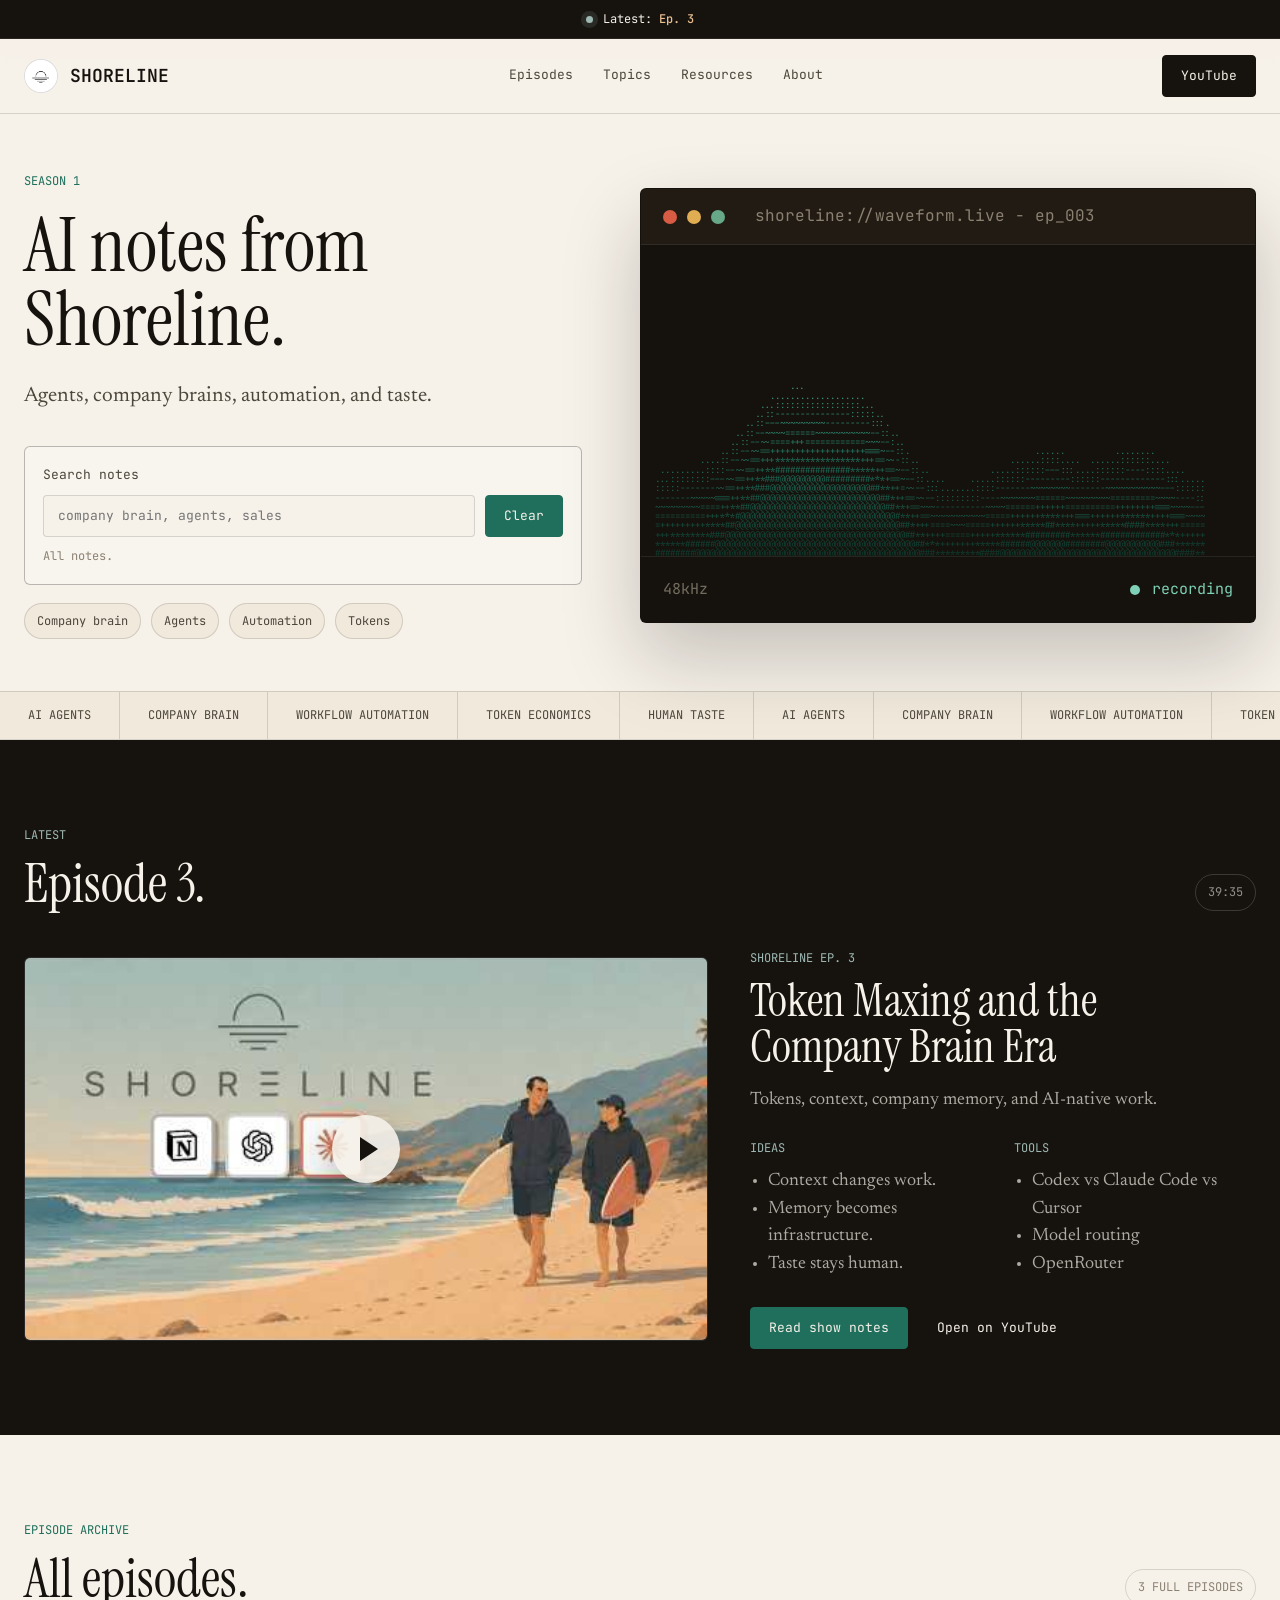
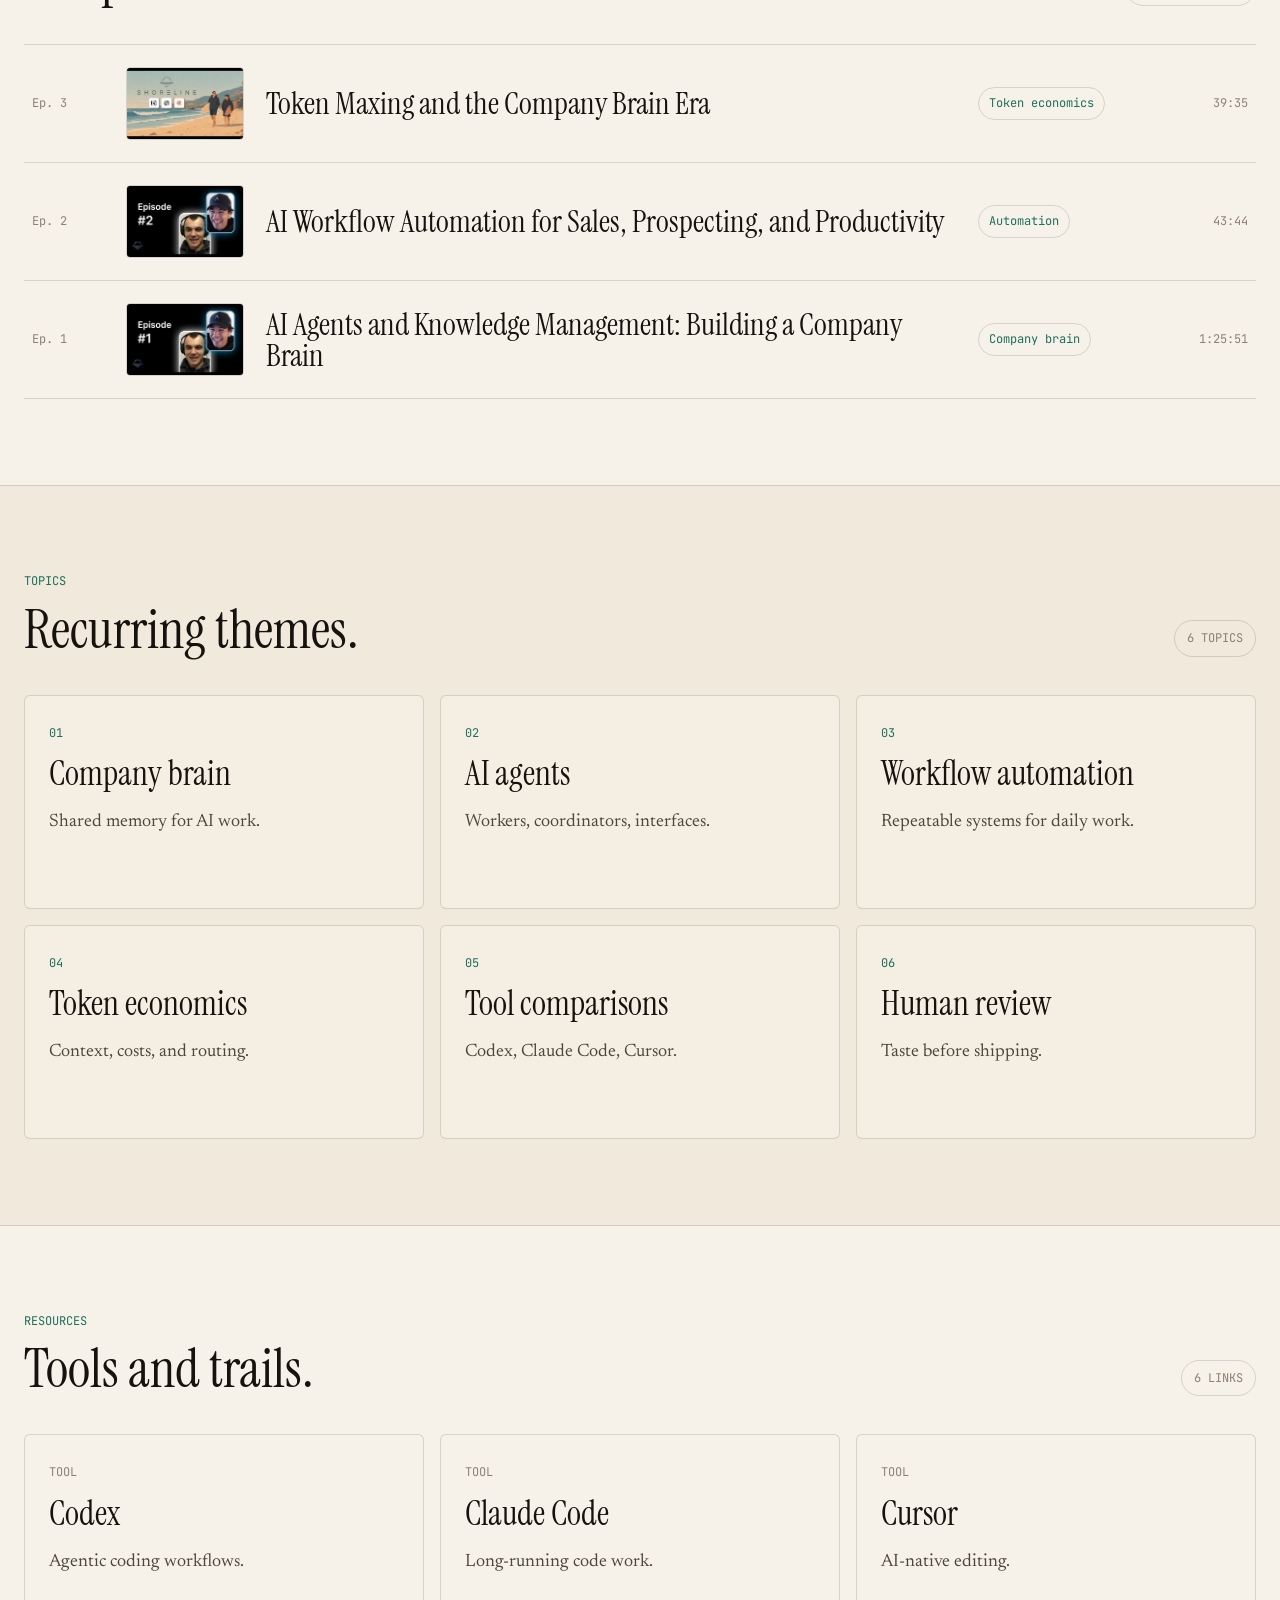
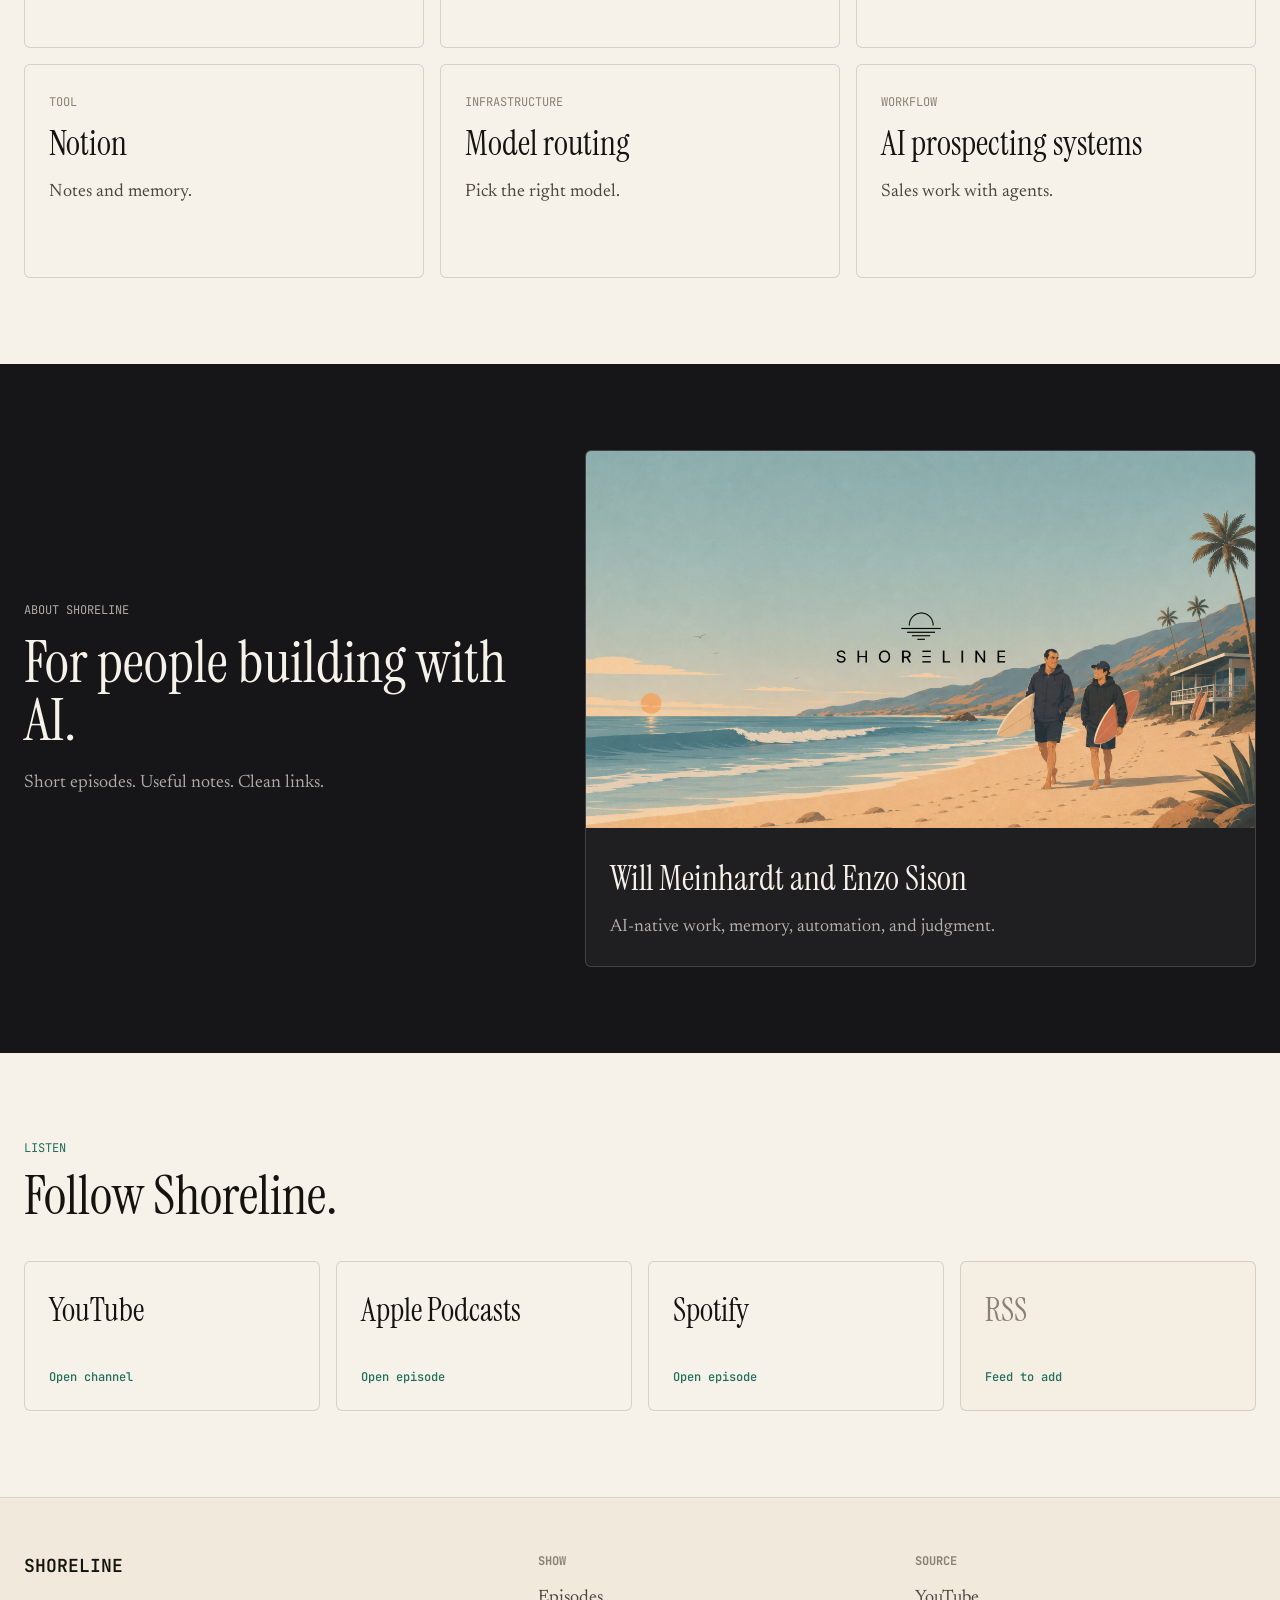
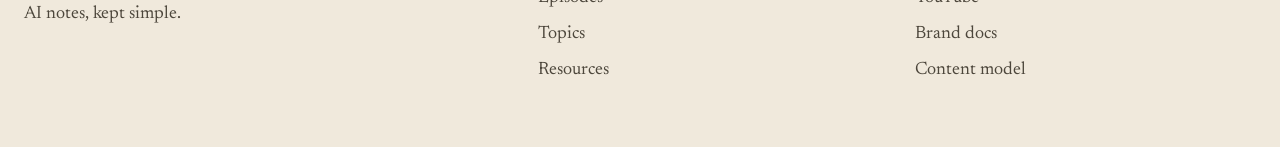
==== index.html @ bbed6c54 "Simplify homepage copy" ====
<!DOCTYPE html>
<html lang="en">
<head>
  <meta charset="UTF-8">
  <meta name="viewport" content="width=device-width, initial-scale=1.0">
  <title>Shoreline</title>
  <meta name="description" content="AI notes from Shoreline.">
  <meta property="og:title" content="Shoreline">
  <meta property="og:description" content="AI notes from Shoreline.">
  <meta property="og:url" content="https://shoreline-pod.com">
  <meta property="og:image" content="https://shoreline-pod.com/assets/images/og-image.png">
  <meta property="og:image:width" content="1200">
  <meta property="og:image:height" content="630">
  <meta property="og:image:alt" content="Shoreline">
  <meta property="og:type" content="website">
  <meta name="theme-color" content="#f6f1e9">
  <meta name="twitter:card" content="summary_large_image">
  <meta name="twitter:title" content="Shoreline">
  <meta name="twitter:description" content="AI notes from Shoreline.">
  <meta name="twitter:image" content="https://shoreline-pod.com/assets/images/og-image.png">
  <link rel="canonical" href="https://shoreline-pod.com">
  <link rel="preconnect" href="https://fonts.googleapis.com">
  <link rel="preconnect" href="https://fonts.gstatic.com" crossorigin>
  <link href="https://fonts.googleapis.com/css2?family=Instrument+Serif:ital@0;1&family=Newsreader:ital,opsz,wght@0,6..72,300..600;1,6..72,300..500&family=JetBrains+Mono:wght@400;500;600&display=swap" rel="stylesheet">
  <link rel="icon" href="/assets/images/favicon.ico" sizes="any">
  <link rel="icon" type="image/png" sizes="32x32" href="/assets/images/favicon-32.png">
  <link rel="icon" type="image/png" sizes="16x16" href="/assets/images/favicon-16.png">
  <link rel="apple-touch-icon" href="/assets/images/apple-touch-icon.png">
  <link rel="manifest" href="/site.webmanifest">
  <link rel="stylesheet" href="assets/styles.css">
  <script src="assets/script.js" defer></script>
</head>
<body>
  <div class="topbar">
    <div class="wrap topbar-inner">
      <span class="live-dot" aria-hidden="true"></span>
      <span>Latest: <b>Ep. 3</b></span>
    </div>
  </div>

  <nav class="site-nav" aria-label="Primary navigation">
    <div class="wrap nav-inner">
      <a class="brand" href="#top" aria-label="Shoreline home">
        <img src="assets/images/shoreline-avatar.jpg" alt="" class="brand-mark">
        <span>Shoreline</span>
      </a>
      <div class="nav-links">
        <a href="#episodes">Episodes</a>
        <a href="#topics">Topics</a>
        <a href="#resources">Resources</a>
        <a href="#about">About</a>
      </div>
      <a class="button button-dark" href="https://www.youtube.com/@ShorelinePod" target="_blank" rel="noreferrer">YouTube</a>
    </div>
  </nav>

  <main id="top">
    <section class="hero">
      <div class="wrap hero-grid">
        <div class="hero-copy">
          <p class="eyebrow">Season 1</p>
          <h1>AI notes from Shoreline.</h1>
          <p class="lead">Agents, company brains, automation, and taste.</p>
          <div class="search-panel" role="search">
            <label for="site-search">Search notes</label>
            <div class="search-row">
              <input id="site-search" type="search" placeholder="company brain, agents, sales">
              <button class="button button-teal" id="clear-search" type="button">Clear</button>
            </div>
            <p id="search-count" class="search-count">All notes.</p>
          </div>
          <div class="topic-pills" aria-label="Quick filters">
            <button data-filter="company brain">Company brain</button>
            <button data-filter="ai agents">Agents</button>
            <button data-filter="workflow automation">Automation</button>
            <button data-filter="token maxing">Tokens</button>
          </div>
        </div>

        <aside class="terminal-panel" aria-label="Animated Shoreline waveform">
          <div class="terminal-bar">
            <span class="terminal-dot dot-red"></span>
            <span class="terminal-dot dot-yellow"></span>
            <span class="terminal-dot dot-green"></span>
            <span class="terminal-path">shoreline://waveform.live - ep_003</span>
          </div>
          <pre class="ascii-wave" id="hero-ascii-wave" aria-hidden="true"></pre>
          <div class="terminal-foot">
            <span>48kHz</span>
            <span class="recording-dot"><i></i>recording</span>
          </div>
        </aside>
      </div>
      <div class="signal-strip" aria-label="Shoreline topic stream">
        <div class="signal-track">
          <span>AI agents</span>
          <span>Company brain</span>
          <span>Workflow automation</span>
          <span>Token economics</span>
          <span>Human taste</span>
        </div>
      </div>
    </section>

    <section class="section latest-section" id="latest">
      <div class="wrap">
        <div class="section-head">
          <div>
            <p class="eyebrow">Latest</p>
            <h2>Episode 3.</h2>
          </div>
          <span class="meta-pill">39:35</span>
        </div>

        <div class="latest-feature" id="episode-3" data-index="token maxing company brain codex claude code cursor openrouter token costs end of apps">
          <a class="video-frame" href="https://www.youtube.com/watch?v=Fzl7IqTfpsE" target="_blank" rel="noreferrer" aria-label="Watch Token Maxing and the Company Brain Era on YouTube">
            <img src="assets/images/episode-3.jpg" alt="Episode 3 thumbnail for Shoreline">
            <span class="play-disc" aria-hidden="true"></span>
          </a>
          <div class="note-stack">
            <p class="episode-kicker">Shoreline Ep. 3</p>
            <h3>Token Maxing and the Company Brain Era</h3>
            <p>Tokens, context, company memory, and AI-native work.</p>
            <div class="note-grid">
              <div>
                <span>Ideas</span>
                <ul>
                  <li>Context changes work.</li>
                  <li>Memory becomes infrastructure.</li>
                  <li>Taste stays human.</li>
                </ul>
              </div>
              <div>
                <span>Tools</span>
                <ul>
                  <li>Codex vs Claude Code vs Cursor</li>
                  <li>Model routing</li>
                  <li>OpenRouter</li>
                </ul>
              </div>
            </div>
            <div class="episode-actions">
              <a class="button button-teal" href="episodes/episode-3.html">Read show notes</a>
              <a class="button" href="https://www.youtube.com/watch?v=Fzl7IqTfpsE" target="_blank" rel="noreferrer">Open on YouTube</a>
            </div>
          </div>
        </div>
      </div>
    </section>

    <section class="section" id="episodes">
      <div class="wrap">
        <div class="section-head">
          <div>
            <p class="eyebrow">Episode archive</p>
            <h2>All episodes.</h2>
          </div>
          <span class="meta-pill">3 full episodes</span>
        </div>

        <div class="episode-list">
          <a class="episode-row searchable" href="episodes/episode-3.html" data-index="episode 3 token maxing company brain codex claude cursor openrouter end of apps token costs show notes">
            <span class="episode-num">Ep. 3</span>
            <img src="assets/images/episode-3.jpg" alt="" class="episode-thumb">
            <span class="episode-title">Token Maxing and the Company Brain Era</span>
            <span class="episode-tag">Token economics</span>
            <span class="episode-duration">39:35</span>
          </a>
          <a class="episode-row searchable" href="episodes/episode-2.html" data-index="episode 2 ai workflow automation sales prospecting productivity systems operators routing lead workflows show notes">
            <span class="episode-num">Ep. 2</span>
            <img src="assets/images/episode-2.jpg" alt="" class="episode-thumb">
            <span class="episode-title">AI Workflow Automation for Sales, Prospecting, and Productivity</span>
            <span class="episode-tag">Automation</span>
            <span class="episode-duration">43:44</span>
          </a>
          <a class="episode-row searchable" href="episodes/episode-1.html" data-index="episode 1 ai agents knowledge management company brain memory human in the loop internal context ollama mac mini hermes openclaw mcp notion obsidian crm show notes">
            <span class="episode-num">Ep. 1</span>
            <img src="assets/images/episode-1.jpg" alt="" class="episode-thumb">
            <span class="episode-title">AI Agents and Knowledge Management: Building a Company Brain</span>
            <span class="episode-tag">Company brain</span>
            <span class="episode-duration">1:25:51</span>
          </a>
        </div>
      </div>
    </section>

    <section class="section topics-section" id="topics">
      <div class="wrap">
        <div class="section-head">
          <div>
            <p class="eyebrow">Topics</p>
            <h2>Recurring themes.</h2>
          </div>
          <span class="meta-pill">6 topics</span>
        </div>

        <div class="topic-grid">
          <article class="topic-card searchable" data-index="company brain knowledge management memory internal context notes">
            <span>01</span>
            <h3>Company brain</h3>
            <p>Shared memory for AI work.</p>
          </article>
          <article class="topic-card searchable" data-index="ai agents agentic work workers coordinators interfaces collaborators">
            <span>02</span>
            <h3>AI agents</h3>
            <p>Workers, coordinators, interfaces.</p>
          </article>
          <article class="topic-card searchable" data-index="workflow automation sales prospecting productivity operations routing">
            <span>03</span>
            <h3>Workflow automation</h3>
            <p>Repeatable systems for daily work.</p>
          </article>
          <article class="topic-card searchable" data-index="token economics token maxing costs context windows openrouter model routing">
            <span>04</span>
            <h3>Token economics</h3>
            <p>Context, costs, and routing.</p>
          </article>
          <article class="topic-card searchable" data-index="tool comparisons codex claude code cursor openai anthropic">
            <span>05</span>
            <h3>Tool comparisons</h3>
            <p>Codex, Claude Code, Cursor.</p>
          </article>
          <article class="topic-card searchable" data-index="human review taste slop detector human in the loop judgment">
            <span>06</span>
            <h3>Human review</h3>
            <p>Taste before shipping.</p>
          </article>
        </div>
      </div>
    </section>

    <section class="section" id="resources">
      <div class="wrap">
        <div class="section-head">
          <div>
            <p class="eyebrow">Resources</p>
            <h2>Tools and trails.</h2>
          </div>
          <span class="meta-pill">6 links</span>
        </div>

        <div class="resource-grid">
          <article class="resource-card searchable" data-index="codex coding agent tool comparison episode 3">
            <span class="resource-type">Tool</span>
            <h3>Codex</h3>
            <p>Agentic coding workflows.</p>
          </article>
          <article class="resource-card searchable" data-index="claude code anthropic coding agent tool comparison episode 3">
            <span class="resource-type">Tool</span>
            <h3>Claude Code</h3>
            <p>Long-running code work.</p>
          </article>
          <article class="resource-card searchable" data-index="cursor ai editor coding tool comparison episode 3">
            <span class="resource-type">Tool</span>
            <h3>Cursor</h3>
            <p>AI-native editing.</p>
          </article>
          <article class="resource-card searchable" data-index="notion company brain notes knowledge management episode 1 episode 3">
            <span class="resource-type">Tool</span>
            <h3>Notion</h3>
            <p>Notes and memory.</p>
          </article>
          <article class="resource-card searchable" data-index="openrouter token costs model routing inference episode 3">
            <span class="resource-type">Infrastructure</span>
            <h3>Model routing</h3>
            <p>Pick the right model.</p>
          </article>
          <article class="resource-card searchable" data-index="sales prospecting workflows automation productivity episode 2">
            <span class="resource-type">Workflow</span>
            <h3>AI prospecting systems</h3>
            <p>Sales work with agents.</p>
          </article>
        </div>
      </div>
    </section>

    <section class="section about-section" id="about">
      <div class="wrap about-grid">
        <div>
          <p class="eyebrow">About Shoreline</p>
          <h2>For people building with AI.</h2>
          <p>Short episodes. Useful notes. Clean links.</p>
        </div>
        <div class="host-panel">
          <img src="assets/images/shoreline-banner.png" alt="Shoreline banner artwork with two surfers walking near the ocean">
          <div class="host-copy">
            <h3>Will Meinhardt and Enzo Sison</h3>
            <p>AI-native work, memory, automation, and judgment.</p>
          </div>
        </div>
      </div>
    </section>

    <section class="section listen-section" id="listen">
      <div class="wrap">
        <div class="section-head">
          <div>
            <p class="eyebrow">Listen</p>
            <h2>Follow Shoreline.</h2>
          </div>
        </div>
        <div class="listen-grid">
          <a class="listen-card confirmed" href="https://www.youtube.com/@ShorelinePod" target="_blank" rel="noreferrer">
            <span>YouTube</span>
            <b>Open channel</b>
          </a>
          <a class="listen-card confirmed" href="https://podcasts.apple.com/us/podcast/shoreline/id1896869802?i=1000770876087" target="_blank" rel="noreferrer">
            <span>Apple Podcasts</span>
            <b>Open episode</b>
          </a>
          <a class="listen-card confirmed" href="https://open.spotify.com/episode/1qvT615rgvCYkKJWZBxaEk?si=ux8AdJCKQ2a9GMfgnpOq3w" target="_blank" rel="noreferrer">
            <span>Spotify</span>
            <b>Open episode</b>
          </a>
          <div class="listen-card pending" aria-disabled="true">
            <span>RSS</span>
            <b>Feed to add</b>
          </div>
        </div>
      </div>
    </section>
  </main>

  <footer class="site-footer">
    <div class="wrap footer-grid">
      <div>
        <a class="footer-brand" href="#top">Shoreline</a>
        <p>AI notes, kept simple.</p>
      </div>
      <div>
        <h2>Show</h2>
        <a href="#episodes">Episodes</a>
        <a href="#topics">Topics</a>
        <a href="#resources">Resources</a>
      </div>
      <div>
        <h2>Source</h2>
        <a href="https://www.youtube.com/@ShorelinePod" target="_blank" rel="noreferrer">YouTube</a>
        <a href="BRAND.md">Brand docs</a>
        <a href="docs/website-content-model.md">Content model</a>
      </div>
    </div>
  </footer>
</body>
</html>
---- assets/styles.css ----
:root {
  --paper: #f6f1e9;
  --paper-2: #f0e9dc;
  --paper-3: #eae1d1;
  --ink: #16130f;
  --ink-soft: #4c463b;
  --ink-faint: #8c8273;
  --line: rgba(22, 19, 15, 0.14);
  --line-strong: rgba(22, 19, 15, 0.28);
  --teal: #1f6f5c;
  --teal-deep: #14503f;
  --sea: #7ed0b6;
  --sand: #e9bf92;
  --sea-fog: #9eb8b3;
  --charcoal: #161517;
  --serif-display: "Instrument Serif", Georgia, serif;
  --serif-text: "Newsreader", Georgia, serif;
  --mono: "JetBrains Mono", ui-monospace, SFMono-Regular, Menlo, monospace;
  --max-width: 1240px;
}

* {
  box-sizing: border-box;
}

html {
  scroll-behavior: smooth;
}

body {
  margin: 0;
  background: var(--paper);
  color: var(--ink);
  font-family: var(--serif-text);
  font-size: 18px;
  line-height: 1.55;
  -webkit-font-smoothing: antialiased;
  text-rendering: optimizeLegibility;
}

img {
  display: block;
  max-width: 100%;
}

a {
  color: inherit;
  text-decoration: none;
}

button,
input {
  font: inherit;
}

.wrap {
  width: min(var(--max-width), calc(100% - 48px));
  margin: 0 auto;
}

.topbar {
  background: var(--ink);
  color: var(--paper);
  border-bottom: 1px solid rgba(255, 255, 255, 0.08);
}

.topbar-inner {
  min-height: 38px;
  display: flex;
  align-items: center;
  justify-content: center;
  gap: 10px;
  font-family: var(--mono);
  font-size: 12px;
}

.topbar b {
  color: var(--sand);
  font-weight: 500;
}

.live-dot {
  width: 7px;
  height: 7px;
  border-radius: 999px;
  background: var(--sea-fog);
  box-shadow: 0 0 0 5px rgba(158, 184, 179, 0.14);
}

.site-nav {
  position: sticky;
  top: 0;
  z-index: 20;
  background: rgba(246, 241, 233, 0.88);
  border-bottom: 1px solid var(--line);
  backdrop-filter: blur(14px);
}

.nav-inner {
  min-height: 74px;
  display: flex;
  align-items: center;
  justify-content: space-between;
  gap: 24px;
}

.brand,
.footer-brand {
  display: inline-flex;
  align-items: center;
  gap: 12px;
  font-family: var(--mono);
  font-weight: 600;
  text-transform: uppercase;
}

.brand-mark {
  width: 34px;
  height: 34px;
  border-radius: 50%;
  border: 1px solid var(--line);
  background: white;
}

.nav-links {
  display: flex;
  align-items: center;
  gap: 30px;
  font-family: var(--mono);
  font-size: 13px;
}

.nav-links a {
  color: var(--ink-soft);
  border-bottom: 1px solid transparent;
  padding: 4px 0;
}

.nav-links a:hover {
  color: var(--ink);
  border-color: var(--teal);
}

.button {
  min-height: 42px;
  display: inline-flex;
  align-items: center;
  justify-content: center;
  border: 1px solid var(--ink);
  border-radius: 4px;
  padding: 10px 18px;
  font-family: var(--mono);
  font-size: 13px;
  cursor: pointer;
  transition: background 160ms ease, border-color 160ms ease, color 160ms ease, transform 160ms ease;
}

.button:hover {
  transform: translateY(-1px);
}

.button-dark {
  background: var(--ink);
  color: var(--paper);
}

.button-dark:hover {
  background: var(--teal);
  border-color: var(--teal);
}

.button-teal {
  background: var(--teal);
  border-color: var(--teal);
  color: var(--paper);
}

.button-teal:hover {
  background: var(--teal-deep);
  border-color: var(--teal-deep);
}

.text-link {
  font-family: var(--mono);
  font-size: 13px;
  color: var(--teal);
  border-bottom: 1px solid rgba(31, 111, 92, 0.35);
}

.eyebrow,
.episode-kicker,
.meta-pill,
.resource-type {
  margin: 0;
  font-family: var(--mono);
  font-size: 12px;
  text-transform: uppercase;
  color: var(--teal);
}

.hero {
  border-bottom: 1px solid var(--line);
}

.hero-grid {
  display: grid;
  grid-template-columns: minmax(0, 0.95fr) minmax(480px, 1.05fr);
  gap: 58px;
  align-items: center;
  padding: 58px 0 52px;
}

.hero h1 {
  max-width: 700px;
  margin: 18px 0 0;
  font-family: var(--serif-display);
  font-weight: 400;
  font-size: 76px;
  line-height: 0.98;
}

.lead {
  max-width: 620px;
  margin: 24px 0 0;
  color: var(--ink-soft);
  font-size: 21px;
  line-height: 1.45;
}

.search-panel {
  max-width: 680px;
  margin-top: 34px;
  border: 1px solid var(--line-strong);
  border-radius: 6px;
  background: rgba(255, 255, 255, 0.24);
  padding: 18px;
}

.search-panel label {
  display: block;
  margin-bottom: 10px;
  font-family: var(--mono);
  font-size: 13px;
  color: var(--ink-soft);
}

.search-row {
  display: grid;
  grid-template-columns: 1fr auto;
  gap: 10px;
}

.search-row input {
  width: 100%;
  min-height: 42px;
  border: 1px solid var(--line);
  border-radius: 4px;
  background: var(--paper);
  color: var(--ink);
  padding: 0 14px;
  font-family: var(--mono);
  font-size: 13px;
}

.search-count {
  margin: 10px 0 0;
  font-family: var(--mono);
  font-size: 12px;
  color: var(--ink-faint);
}

.topic-pills {
  display: flex;
  flex-wrap: wrap;
  gap: 10px;
  margin-top: 18px;
}

.topic-pills button {
  border: 1px solid var(--line);
  border-radius: 999px;
  background: var(--paper-2);
  color: var(--ink-soft);
  padding: 8px 12px;
  font-family: var(--mono);
  font-size: 12px;
  cursor: pointer;
}

.topic-pills button:hover {
  border-color: var(--teal);
  color: var(--teal);
}

.terminal-panel {
  height: clamp(390px, 34vw, 520px);
  display: grid;
  grid-template-rows: 56px minmax(0, 1fr) 66px;
  border: 1px solid var(--line-strong);
  border-radius: 6px;
  overflow: hidden;
  background: #15120d;
  color: var(--paper);
  box-shadow: 0 34px 78px rgba(22, 19, 15, 0.22);
}

.terminal-bar {
  display: flex;
  align-items: center;
  gap: 10px;
  background: #211b14;
  border-bottom: 1px solid rgba(255, 255, 255, 0.07);
  padding: 0 22px;
}

.terminal-dot {
  width: 14px;
  height: 14px;
  flex: 0 0 14px;
  border-radius: 50%;
}

.dot-red {
  background: #d85b43;
}

.dot-yellow {
  background: #e0ad52;
}

.dot-green {
  background: #67a889;
}

.terminal-path {
  min-width: 0;
  margin-left: 20px;
  overflow: hidden;
  color: #8b8170;
  font-family: var(--mono);
  font-size: 16px;
  letter-spacing: 0;
  text-overflow: ellipsis;
  white-space: nowrap;
}

.ascii-wave {
  min-width: 100%;
  min-height: 0;
  margin: 0;
  padding: 26px 14px 18px;
  overflow: hidden;
  background: linear-gradient(180deg, #7ed0b6 0%, #47aa8e 36%, #1f6f5c 70%, #0e3a2e 100%);
  background-clip: text;
  color: #5fb89e;
  font-family: var(--mono);
  font-size: 9px;
  letter-spacing: 0;
  line-height: 1.03;
  -webkit-background-clip: text;
  -webkit-text-fill-color: transparent;
  white-space: pre;
  user-select: none;
}

.terminal-foot {
  display: flex;
  align-items: center;
  justify-content: space-between;
  gap: 18px;
  border-top: 1px solid rgba(255, 255, 255, 0.08);
  color: #746c5f;
  font-family: var(--mono);
  font-size: 15px;
  letter-spacing: 0;
  padding: 0 22px;
}

.recording-dot {
  display: inline-flex;
  align-items: center;
  gap: 12px;
  color: #7ed0b6;
}

.recording-dot i {
  width: 10px;
  height: 10px;
  border-radius: 50%;
  background: #7ed0b6;
  box-shadow: 0 0 0 0 rgba(126, 208, 182, 0.55);
  animation: terminal-pulse 2.4s infinite;
}

@keyframes terminal-pulse {
  0% {
    box-shadow: 0 0 0 0 rgba(126, 208, 182, 0.45);
  }
  70% {
    box-shadow: 0 0 0 9px rgba(126, 208, 182, 0);
  }
  100% {
    box-shadow: 0 0 0 0 rgba(126, 208, 182, 0);
  }
}

.note-stack h3,
.topic-card h3,
.resource-card h3,
.host-copy h3 {
  margin: 10px 0 0;
  font-family: var(--serif-display);
  font-size: 34px;
  font-weight: 400;
  line-height: 1;
}

.signal-strip {
  overflow: hidden;
  border-top: 1px solid var(--line);
  background: var(--paper-2);
}

.signal-track {
  display: flex;
  width: max-content;
  animation: drift 32s linear infinite;
}

.signal-track span {
  padding: 14px 28px;
  border-right: 1px solid var(--line);
  font-family: var(--mono);
  font-size: 12px;
  color: var(--ink-soft);
  text-transform: uppercase;
}

@keyframes drift {
  from {
    transform: translateX(0);
  }
  to {
    transform: translateX(-50%);
  }
}

.section {
  padding: 86px 0;
}

.section-head {
  display: flex;
  align-items: flex-end;
  justify-content: space-between;
  gap: 32px;
  margin-bottom: 38px;
}

.section-head h2 {
  max-width: 720px;
  margin: 12px 0 0;
  font-family: var(--serif-display);
  font-weight: 400;
  font-size: 54px;
  line-height: 1;
}

.meta-pill {
  border: 1px solid var(--line);
  border-radius: 999px;
  color: var(--ink-faint);
  padding: 8px 12px;
  white-space: nowrap;
}

.latest-section {
  background: var(--ink);
  color: var(--paper);
}

.latest-section .section-head h2 {
  color: var(--paper);
}

.latest-section .eyebrow,
.latest-section .episode-kicker {
  color: var(--sea-fog);
}

.latest-section .meta-pill {
  border-color: rgba(255, 255, 255, 0.16);
  color: rgba(246, 241, 233, 0.56);
}

.latest-feature {
  display: grid;
  grid-template-columns: minmax(0, 1.15fr) minmax(320px, 0.85fr);
  gap: 42px;
  align-items: center;
}

.video-frame {
  display: block;
  position: relative;
  border: 1px solid rgba(255, 255, 255, 0.16);
  border-radius: 6px;
  overflow: hidden;
  background: #000;
  aspect-ratio: 16 / 9;
}

.video-frame img {
  width: 100%;
  height: 100%;
  object-fit: cover;
  transition: transform 180ms ease;
}

.video-frame:hover img {
  transform: scale(1.02);
}

.play-disc {
  position: absolute;
  left: 50%;
  top: 50%;
  width: 68px;
  height: 68px;
  border-radius: 50%;
  background: rgba(246, 241, 233, 0.9);
  transform: translate(-50%, -50%);
  box-shadow: 0 18px 46px rgba(0, 0, 0, 0.3);
}

.play-disc::after {
  content: "";
  position: absolute;
  left: 28px;
  top: 22px;
  width: 0;
  height: 0;
  border-top: 12px solid transparent;
  border-bottom: 12px solid transparent;
  border-left: 18px solid var(--ink);
}

.note-stack h3 {
  font-size: 46px;
}

.note-stack p {
  color: rgba(246, 241, 233, 0.68);
}

.note-grid {
  display: grid;
  grid-template-columns: 1fr 1fr;
  gap: 22px;
  margin: 24px 0;
}

.note-grid span {
  display: block;
  margin-bottom: 10px;
  font-family: var(--mono);
  font-size: 12px;
  text-transform: uppercase;
  color: var(--sea-fog);
}

.note-grid ul {
  margin: 0;
  padding-left: 18px;
  color: rgba(246, 241, 233, 0.68);
}

.episode-list {
  border-top: 1px solid var(--line);
}

.episode-row {
  display: grid;
  grid-template-columns: 72px 118px minmax(0, 1fr) 160px 88px;
  gap: 22px;
  align-items: center;
  min-height: 118px;
  padding: 18px 8px;
  border-bottom: 1px solid var(--line);
  transition: background 160ms ease, padding 160ms ease;
}

.episode-row:hover {
  background: var(--paper-2);
  padding-left: 18px;
}

.episode-num,
.episode-duration,
.episode-tag {
  font-family: var(--mono);
  font-size: 12px;
  color: var(--ink-faint);
}

.episode-thumb {
  width: 118px;
  aspect-ratio: 16 / 10;
  object-fit: cover;
  border-radius: 4px;
  border: 1px solid var(--line);
}

.episode-title {
  font-family: var(--serif-display);
  font-size: 31px;
  line-height: 1;
}

.episode-row:hover .episode-title {
  color: var(--teal);
}

.episode-tag {
  justify-self: start;
  border: 1px solid var(--line);
  border-radius: 999px;
  padding: 6px 10px;
  color: var(--teal);
}

.episode-duration {
  text-align: right;
}

.topics-section {
  background: var(--paper-2);
  border-top: 1px solid var(--line);
  border-bottom: 1px solid var(--line);
}

.topic-grid,
.resource-grid,
.listen-grid {
  display: grid;
  gap: 16px;
}

.topic-grid,
.resource-grid {
  grid-template-columns: repeat(3, 1fr);
}

.listen-grid {
  grid-template-columns: repeat(4, 1fr);
}

.topic-card,
.resource-card,
.listen-card {
  min-height: 214px;
  border: 1px solid var(--line);
  border-radius: 6px;
  background: rgba(246, 241, 233, 0.58);
  padding: 24px;
}

.topic-card span {
  font-family: var(--mono);
  font-size: 12px;
  color: var(--teal);
}

.topic-card p,
.resource-card p {
  color: var(--ink-soft);
}

.resource-card {
  background: var(--paper);
}

.resource-type {
  color: var(--ink-faint);
}

.about-section {
  background: var(--charcoal);
  color: var(--paper);
}

.about-grid {
  display: grid;
  grid-template-columns: minmax(0, 0.86fr) minmax(340px, 1.14fr);
  gap: 54px;
  align-items: center;
}

.about-grid h2 {
  margin: 14px 0 20px;
  font-family: var(--serif-display);
  font-weight: 400;
  font-size: 58px;
  line-height: 1;
}

.about-grid p {
  color: rgba(246, 241, 233, 0.68);
}

.host-panel {
  border: 1px solid rgba(255, 255, 255, 0.16);
  border-radius: 6px;
  overflow: hidden;
  background: rgba(255, 255, 255, 0.04);
}

.host-panel img {
  width: 100%;
  aspect-ratio: 16 / 9;
  object-fit: cover;
}

.host-copy {
  padding: 24px;
}

.host-copy p {
  margin-bottom: 0;
}

.listen-section {
  border-bottom: 1px solid var(--line);
}

.listen-card {
  min-height: 150px;
  display: flex;
  flex-direction: column;
  justify-content: space-between;
  transition: background 160ms ease, border-color 160ms ease;
}

.listen-card span {
  font-family: var(--serif-display);
  font-size: 32px;
}

.listen-card b {
  font-family: var(--mono);
  font-size: 12px;
  color: var(--teal);
  font-weight: 500;
}

.listen-card.confirmed:hover {
  border-color: var(--teal);
  background: var(--paper-2);
}

.listen-card.pending {
  color: var(--ink-faint);
  background: rgba(240, 233, 220, 0.42);
}

.site-footer {
  padding: 54px 0;
  background: var(--paper-2);
}

.footer-grid {
  display: grid;
  grid-template-columns: 1.4fr 1fr 1fr;
  gap: 36px;
}

.footer-grid p {
  color: var(--ink-soft);
  max-width: 300px;
}

.footer-grid h2 {
  margin: 0 0 14px;
  font-family: var(--mono);
  font-size: 12px;
  text-transform: uppercase;
  color: var(--ink-faint);
}

.footer-grid a:not(.footer-brand) {
  display: block;
  margin-bottom: 8px;
  color: var(--ink-soft);
}

.footer-grid a:hover {
  color: var(--teal);
}

.is-hidden {
  display: none !important;
}

.empty-state {
  margin-top: 18px;
  border: 1px solid var(--line);
  border-radius: 6px;
  padding: 18px;
  color: var(--ink-soft);
  font-family: var(--mono);
  font-size: 13px;
}

.episode-hero {
  border-bottom: 1px solid var(--line);
  background: var(--paper);
}

.episode-hero-grid {
  display: grid;
  grid-template-columns: minmax(0, 0.92fr) minmax(440px, 1.08fr);
  gap: 56px;
  align-items: center;
  padding: 58px 0;
}

.episode-hero h1 {
  max-width: 760px;
  margin: 16px 0 0;
  font-family: var(--serif-display);
  font-size: 72px;
  font-weight: 400;
  line-height: 0.98;
}

.episode-summary {
  max-width: 650px;
  margin: 24px 0 0;
  color: var(--ink-soft);
  font-size: 21px;
  line-height: 1.45;
}

.episode-meta-line,
.episode-actions,
.source-list {
  display: flex;
  flex-wrap: wrap;
  gap: 10px;
}

.episode-meta-line {
  margin-top: 24px;
}

.episode-actions {
  margin-top: 28px;
}

.episode-player-panel {
  border: 1px solid var(--line-strong);
  border-radius: 6px;
  overflow: hidden;
  background: var(--ink);
  color: var(--paper);
  box-shadow: 0 34px 78px rgba(22, 19, 15, 0.2);
}

.episode-player-panel .video-frame {
  border: 0;
  border-radius: 0;
}

.episode-player-copy {
  padding: 22px;
}

.episode-player-copy h2 {
  margin: 8px 0 10px;
  font-family: var(--serif-display);
  font-size: 38px;
  font-weight: 400;
  line-height: 1;
}

.episode-player-copy p {
  margin: 0;
  color: rgba(246, 241, 233, 0.68);
}

.notes-nav {
  border-bottom: 1px solid var(--line);
  background: var(--paper-2);
}

.notes-nav-inner {
  display: flex;
  flex-wrap: wrap;
  gap: 14px;
  padding: 16px 0;
  font-family: var(--mono);
  font-size: 12px;
  text-transform: uppercase;
}

.notes-nav-inner a {
  color: var(--ink-soft);
  border-bottom: 1px solid transparent;
}

.notes-nav-inner a:hover {
  color: var(--teal);
  border-color: var(--teal);
}

.notes-section {
  padding: 78px 0;
  scroll-margin-top: 230px;
}

.notes-section.alt {
  border-top: 1px solid var(--line);
  border-bottom: 1px solid var(--line);
  background: var(--paper-2);
}

.notes-section.dark {
  background: var(--charcoal);
  color: var(--paper);
}

.notes-section.dark .section-head h2,
.notes-section.dark h3 {
  color: var(--paper);
}

.notes-section.dark p,
.notes-section.dark li {
  color: rgba(246, 241, 233, 0.72);
}

.notes-layout {
  display: grid;
  grid-template-columns: minmax(0, 1fr) 320px;
  gap: 44px;
  align-items: start;
}

.notes-main {
  min-width: 0;
}

.notes-aside {
  position: sticky;
  top: 104px;
  border: 1px solid var(--line);
  border-radius: 6px;
  background: rgba(246, 241, 233, 0.7);
  padding: 22px;
}

.notes-aside h2 {
  margin: 0 0 14px;
  font-family: var(--mono);
  font-size: 12px;
  font-weight: 500;
  text-transform: uppercase;
  color: var(--ink-faint);
}

.notes-aside a {
  display: block;
  margin-top: 10px;
  color: var(--ink-soft);
  font-family: var(--mono);
  font-size: 12px;
}

.notes-aside a:hover {
  color: var(--teal);
}

.takeaway-grid,
.guide-grid,
.resource-list,
.related-grid {
  display: grid;
  gap: 16px;
}

.takeaway-grid {
  grid-template-columns: repeat(3, 1fr);
}

.guide-grid {
  grid-template-columns: repeat(2, 1fr);
}

.resource-list {
  grid-template-columns: repeat(3, 1fr);
}

.related-grid {
  grid-template-columns: repeat(3, 1fr);
}

.takeaway-card,
.guide-card,
.resource-note,
.related-card,
.quote-panel,
.starter-note {
  border: 1px solid var(--line);
  border-radius: 6px;
  background: rgba(246, 241, 233, 0.62);
  padding: 24px;
}

.notes-section.alt .takeaway-card,
.notes-section.alt .guide-card,
.notes-section.alt .resource-note,
.notes-section.alt .related-card,
.notes-section.alt .starter-note {
  background: var(--paper);
}

.notes-section.dark .quote-panel,
.notes-section.dark .guide-card {
  border-color: rgba(255, 255, 255, 0.15);
  background: rgba(255, 255, 255, 0.04);
}

.takeaway-card span,
.guide-card span,
.resource-note span,
.related-card span,
.starter-note span,
.chapter-time {
  font-family: var(--mono);
  font-size: 12px;
  text-transform: uppercase;
  color: var(--teal);
}

.notes-section.dark .takeaway-card span,
.notes-section.dark .guide-card span,
.notes-section.dark .resource-note span,
.notes-section.dark .related-card span,
.notes-section.dark .chapter-time {
  color: var(--sea-fog);
}

.takeaway-card h3,
.guide-card h3,
.resource-note h3,
.related-card h3,
.starter-note h3 {
  margin: 10px 0 8px;
  font-family: var(--serif-display);
  font-size: 32px;
  font-weight: 400;
  line-height: 1;
}

.guide-card p,
.takeaway-card p,
.resource-note p,
.related-card p,
.starter-note p {
  margin-bottom: 0;
  color: var(--ink-soft);
}

.steps-list {
  margin: 18px 0 0;
  padding: 0;
  list-style: none;
  counter-reset: step;
}

.steps-list li {
  position: relative;
  margin-top: 12px;
  padding-left: 34px;
  color: var(--ink-soft);
}

.steps-list li::before {
  counter-increment: step;
  content: counter(step);
  position: absolute;
  left: 0;
  top: 2px;
  width: 22px;
  height: 22px;
  display: grid;
  place-items: center;
  border: 1px solid var(--line);
  border-radius: 50%;
  color: var(--teal);
  font-family: var(--mono);
  font-size: 11px;
}

.chapter-list {
  border-top: 1px solid var(--line);
}

.chapter-row {
  display: grid;
  grid-template-columns: 88px minmax(0, 1fr);
  gap: 22px;
  padding: 18px 0;
  border-bottom: 1px solid var(--line);
}

.chapter-row h3 {
  margin: 0 0 6px;
  font-family: var(--serif-display);
  font-size: 30px;
  font-weight: 400;
  line-height: 1;
}

.chapter-row p {
  margin: 0;
  color: var(--ink-soft);
}

.quote-panel {
  margin: 28px 0;
  background: var(--ink);
  color: var(--paper);
}

.quote-panel p {
  margin: 0;
  color: rgba(246, 241, 233, 0.72);
  font-size: 24px;
  line-height: 1.35;
}

.resource-note {
  display: flex;
  flex-direction: column;
  min-height: 238px;
}

.resource-note .text-link {
  align-self: flex-start;
  margin-top: auto;
  padding-top: 20px;
}

.starter-grid {
  display: grid;
  grid-template-columns: minmax(0, 0.95fr) minmax(360px, 1.05fr);
  gap: 34px;
  align-items: start;
}

.starter-note {
  min-height: 100%;
}

.episode-notes {
  overflow-x: hidden;
}

.episode-notes .topbar-inner {
  letter-spacing: 0.12em;
  text-transform: uppercase;
}

.brand-symbol {
  color: var(--teal);
  font-family: var(--mono);
  font-size: 22px;
  line-height: 1;
}

.episode-notes .brand span:last-child,
.episode-notes .footer-brand {
  letter-spacing: 0.28em;
}

.episode-notes .episode-hero {
  background: var(--ink);
  color: var(--paper);
  overflow: hidden;
}

.episode-crumb {
  display: flex;
  flex-wrap: wrap;
  gap: 10px;
  padding-top: 42px;
  color: rgba(246, 241, 233, 0.42);
  font-family: var(--mono);
  font-size: 12px;
  letter-spacing: 0.12em;
  text-transform: uppercase;
}

.episode-crumb a {
  color: var(--sea);
}

.episode-crumb a:hover {
  color: var(--paper);
}

.episode-notes .episode-hero-grid {
  grid-template-columns: minmax(0, 1.16fr) minmax(390px, 0.84fr);
  align-items: center;
  padding: 38px 0 82px;
}

.episode-head .episode-key {
  display: flex;
  flex-wrap: wrap;
  align-items: center;
  gap: 14px;
  color: var(--sea);
  font-family: var(--mono);
  font-size: 12px;
  letter-spacing: 0.14em;
  margin-bottom: 20px;
  text-transform: uppercase;
}

.episode-key .key-pill {
  border: 1px solid rgba(126, 208, 182, 0.42);
  border-radius: 3px;
  padding: 5px 9px;
}

.episode-notes .episode-hero h1 {
  color: var(--paper);
  font-size: clamp(46px, 6vw, 86px);
  letter-spacing: 0;
  max-width: 840px;
  padding-bottom: 0.04em;
}

.episode-notes .episode-hero h1 em {
  color: var(--sea);
  font-style: italic;
}

.episode-notes .episode-summary {
  color: rgba(246, 241, 233, 0.72);
  max-width: 680px;
}

.episode-notes .episode-meta-line {
  align-items: center;
  color: rgba(246, 241, 233, 0.48);
  font-family: var(--mono);
  font-size: 12px;
  letter-spacing: 0.05em;
}

.episode-notes .episode-meta-line .meta-pill {
  border-color: rgba(246, 241, 233, 0.18);
  border-radius: 3px;
  color: rgba(246, 241, 233, 0.62);
}

.episode-media-panel {
  display: grid;
  gap: 16px;
}

.episode-video-frame {
  position: relative;
  overflow: hidden;
  border: 1px solid rgba(246, 241, 233, 0.14);
  border-radius: 6px;
  background: #0f0c09;
  box-shadow: 0 34px 78px rgba(0, 0, 0, 0.24);
  aspect-ratio: 16 / 9;
}

.episode-video-frame::after {
  content: "";
  position: absolute;
  inset: 0;
  border: 1px solid rgba(126, 208, 182, 0.12);
  pointer-events: none;
}

.episode-video-frame iframe {
  position: absolute;
  inset: 0;
  width: 100%;
  height: 100%;
  border: 0;
}

.episode-platforms {
  display: grid;
  grid-template-columns: repeat(2, minmax(0, 1fr));
  gap: 12px;
}

.episode-platform-link {
  min-height: 66px;
  display: flex;
  flex-direction: column;
  justify-content: center;
  gap: 4px;
  border: 1px solid rgba(246, 241, 233, 0.14);
  border-radius: 4px;
  background: rgba(246, 241, 233, 0.035);
  color: var(--paper);
  padding: 14px 16px;
  transition: background 160ms ease, border-color 160ms ease, transform 160ms ease;
}

.episode-platform-link:hover {
  border-color: rgba(126, 208, 182, 0.62);
  background: rgba(126, 208, 182, 0.08);
  transform: translateY(-1px);
}

.episode-platform-link span,
.episode-platform-link strong {
  font-family: var(--mono);
  letter-spacing: 0.08em;
  text-transform: uppercase;
}

.episode-platform-link span {
  color: rgba(246, 241, 233, 0.76);
  font-size: 12px;
}

.episode-platform-link strong {
  color: var(--sea);
  font-size: 10px;
  font-weight: 500;
}

.notes-nav {
  position: sticky;
  top: 75px;
  z-index: 10;
}

.episode-notes .notes-nav-inner {
  gap: 24px;
  overflow-x: auto;
}

.label-row {
  display: flex;
  align-items: center;
  gap: 16px;
  margin-bottom: 34px;
}

.label-row .rule {
  height: 1px;
  flex: 1;
  background: var(--line);
}

.episode-gist {
  border-bottom: 1px solid var(--line);
}

.gist-grid {
  display: grid;
  grid-template-columns: minmax(0, 1.5fr) minmax(300px, 0.9fr);
  gap: 64px;
  align-items: start;
}

.gist-body p {
  margin: 0;
  color: var(--ink-soft);
  font-size: 21px;
  line-height: 1.62;
  text-wrap: pretty;
}

.gist-body p + p {
  margin-top: 22px;
}

.gist-body .drop::first-letter {
  float: left;
  padding: 8px 14px 0 0;
  color: var(--teal);
  font-family: var(--serif-display);
  font-size: 76px;
  line-height: 0.7;
}

.fact-panel {
  border: 1px solid var(--line);
  border-radius: 6px;
  background: var(--paper-2);
}

.fact-row {
  display: flex;
  justify-content: space-between;
  gap: 18px;
  border-bottom: 1px solid var(--line);
  padding: 15px 20px;
}

.fact-row:last-child {
  border-bottom: 0;
}

.fact-key,
.fact-value,
.chip {
  font-family: var(--mono);
  font-size: 11px;
  letter-spacing: 0.08em;
  text-transform: uppercase;
}

.fact-key {
  color: var(--ink-faint);
}

.fact-value {
  color: var(--ink);
  text-align: right;
}

.fact-value.teal {
  color: var(--teal);
}

.chips {
  display: flex;
  flex-wrap: wrap;
  gap: 8px;
  padding: 18px 20px;
}

.chip {
  border: 1px solid var(--line-strong);
  border-radius: 3px;
  color: var(--ink-soft);
  padding: 5px 9px;
}

.episode-notes .section-head h2 em,
.episode-notes .section-title em {
  color: var(--teal);
  font-style: italic;
}

.episode-notes .takeaway-grid {
  gap: 44px 58px;
  grid-template-columns: repeat(2, minmax(0, 1fr));
}

.episode-notes .takeaway-card {
  display: grid;
  grid-template-columns: auto minmax(0, 1fr);
  gap: 22px;
  border: 0;
  border-radius: 0;
  background: transparent;
  padding: 0;
}

.episode-notes .takeaway-card span {
  color: var(--teal);
  font-family: var(--serif-display);
  font-size: 60px;
  font-style: italic;
  line-height: 0.82;
}

.episode-notes .takeaway-card h3 {
  margin-top: 0;
  font-size: 29px;
}

.episode-notes .guide-grid {
  gap: 18px;
}

.episode-notes .guide-card,
.episode-notes .starter-note {
  border-radius: 6px;
  background: rgba(246, 241, 233, 0.66);
}

.episode-notes .notes-section.alt .guide-card,
.episode-notes .notes-section.alt .starter-note {
  background: var(--paper);
}

.episode-notes .chapter-list {
  border-top: 1px solid var(--line);
}

.episode-notes .chapter-row {
  grid-template-columns: 96px minmax(0, 1fr) 28px;
  align-items: center;
  gap: 24px;
  padding: 18px 14px;
  transition: background 160ms ease, padding 160ms ease;
}

.episode-notes .chapter-row:hover {
  background: var(--paper-2);
  padding-left: 24px;
}

.chapter-arrow {
  color: var(--ink-faint);
  font-family: var(--mono);
  opacity: 0;
  text-align: right;
  transition: opacity 160ms ease, color 160ms ease;
}

.episode-notes .chapter-row:hover .chapter-arrow {
  color: var(--teal);
  opacity: 1;
}

.resource-feature {
  display: grid;
  grid-template-columns: minmax(0, 1fr) minmax(300px, 0.92fr);
  overflow: hidden;
  border: 1px solid var(--ink);
  border-radius: 6px;
  background: var(--ink);
  color: var(--paper);
  margin-bottom: 24px;
}

.resource-feature-body {
  padding: 42px 44px;
}

.resource-head {
  display: flex;
  gap: 16px;
  align-items: center;
}

.resource-icon {
  width: 52px;
  height: 52px;
  flex: 0 0 52px;
  border-radius: 8px;
  display: grid;
  place-items: center;
  background: var(--sea);
  color: var(--ink);
  font-family: var(--mono);
  font-size: 18px;
  font-weight: 600;
}

.resource-feature h3 {
  margin: 0;
  font-family: var(--serif-display);
  font-size: 40px;
  font-weight: 400;
  line-height: 1;
}

.resource-cat {
  margin-top: 6px;
  color: var(--sea);
  font-family: var(--mono);
  font-size: 11px;
  letter-spacing: 0.14em;
  text-transform: uppercase;
}

.resource-feature p {
  color: rgba(246, 241, 233, 0.72);
  font-size: 17px;
  margin: 24px 0 0;
  text-wrap: pretty;
}

.resource-links {
  display: flex;
  flex-wrap: wrap;
  gap: 10px;
  margin-top: 28px;
}

.resource-link {
  border: 1px solid rgba(255, 255, 255, 0.22);
  border-radius: 3px;
  color: var(--paper);
  display: inline-flex;
  align-items: center;
  gap: 8px;
  font-family: var(--mono);
  font-size: 12px;
  letter-spacing: 0.06em;
  padding: 9px 14px;
  text-transform: uppercase;
}

.resource-link:hover,
.resource-link.solid {
  background: var(--sea);
  border-color: var(--sea);
  color: var(--ink);
}

.resource-visual {
  min-height: 360px;
  border-left: 1px solid rgba(255, 255, 255, 0.1);
  display: grid;
  place-items: center;
  background:
    linear-gradient(180deg, rgba(126, 208, 182, 0.12), rgba(31, 111, 92, 0.02)),
    #0f0c09;
  padding: 22px;
}

.resource-terminal {
  width: 100%;
  max-width: 420px;
  border: 1px solid rgba(255, 255, 255, 0.12);
  border-radius: 6px;
  overflow: hidden;
  background: #15120d;
}

.resource-terminal pre {
  min-height: 230px;
  margin: 0;
  padding: 20px;
  color: var(--sea);
  font-family: var(--mono);
  font-size: 12px;
  line-height: 1.55;
  white-space: pre-wrap;
}

.episode-notes .resource-list {
  gap: 0;
  grid-template-columns: repeat(2, minmax(0, 1fr));
  overflow: hidden;
  border: 1px solid var(--line);
  border-radius: 6px;
}

.episode-notes .resource-note {
  min-height: 240px;
  border: 0;
  border-right: 1px solid var(--line);
  border-bottom: 1px solid var(--line);
  border-radius: 0;
  background: var(--paper);
  transition: background 160ms ease;
}

.episode-notes .resource-note:nth-child(2n) {
  border-right: 0;
}

.episode-notes .resource-note:hover {
  background: var(--paper-2);
}

.reference-list {
  border-top: 1px solid var(--line);
}

.reference-row {
  display: grid;
  grid-template-columns: 130px minmax(0, 1fr) 28px;
  gap: 22px;
  align-items: baseline;
  border-bottom: 1px solid var(--line);
  padding: 18px 14px;
  transition: background 160ms ease, padding 160ms ease;
}

.reference-row:hover {
  background: var(--paper);
  padding-left: 22px;
}

.reference-type {
  color: var(--teal);
  font-family: var(--mono);
  font-size: 11px;
  letter-spacing: 0.1em;
  text-transform: uppercase;
}

.reference-title {
  color: var(--ink);
  font-size: 19px;
}

.reference-title span {
  color: var(--ink-faint);
  font-size: 15px;
}

.reference-row .chapter-arrow {
  opacity: 0;
}

.reference-row:hover .chapter-arrow {
  color: var(--teal);
  opacity: 1;
}

.episode-notes .quote-panel {
  border: 0;
  border-radius: 0;
  background: transparent;
  color: var(--ink);
  margin: 0;
  padding: 0;
}

.episode-notes .quote-panel .qmark {
  color: var(--teal);
  display: block;
  font-family: var(--serif-display);
  font-size: 86px;
  line-height: 0.45;
  margin-bottom: 14px;
}

.episode-notes .quote-panel p {
  color: var(--ink);
  font-family: var(--serif-display);
  font-size: clamp(30px, 4vw, 52px);
  line-height: 1.12;
}

.episode-notes .quote-panel cite {
  display: block;
  margin-top: 26px;
  color: var(--ink-faint);
  font-family: var(--mono);
  font-size: 12px;
  font-style: normal;
  letter-spacing: 0.1em;
  text-transform: uppercase;
}

.episode-notes .related-card {
  border-radius: 6px;
  transition: background 160ms ease, transform 160ms ease;
}

.episode-notes .related-card:hover {
  background: var(--paper-2);
  transform: translateY(-3px);
}

@media (prefers-reduced-motion: reduce) {
  *,
  *::before,
  *::after {
    scroll-behavior: auto !important;
    animation-duration: 1ms !important;
    animation-iteration-count: 1 !important;
    transition-duration: 1ms !important;
  }
}

@media (max-width: 980px) {
  .hero-grid,
  .latest-feature,
  .about-grid,
  .episode-hero-grid,
  .notes-layout,
  .starter-grid {
    grid-template-columns: 1fr;
  }

  .topic-grid,
  .resource-grid,
  .takeaway-grid,
  .resource-list,
  .related-grid {
    grid-template-columns: 1fr 1fr;
  }

  .listen-grid {
    grid-template-columns: 1fr 1fr;
  }

  .hero h1 {
    font-size: 58px;
  }

  .ascii-wave {
    font-size: 8px;
  }

  .section-head h2,
  .about-grid h2,
  .episode-hero h1 {
    font-size: 44px;
  }

  .notes-aside {
    position: static;
  }

  .episode-notes .episode-hero-grid,
  .gist-grid,
  .resource-feature {
    grid-template-columns: 1fr;
  }

  .resource-visual {
    border-top: 1px solid rgba(255, 255, 255, 0.1);
    border-left: 0;
    min-height: 280px;
  }
}

@media (max-width: 720px) {
  .wrap {
    width: min(100% - 32px, var(--max-width));
  }

  .topbar-inner {
    justify-content: flex-start;
  }

  .nav-links {
    display: none;
  }

  .nav-inner {
    min-height: 64px;
  }

  .hero-grid {
    padding-top: 34px;
  }

  .terminal-panel {
    height: 330px;
    grid-template-rows: 52px minmax(0, 1fr) 54px;
  }

  .terminal-bar {
    gap: 8px;
    padding: 0 16px;
  }

  .terminal-dot {
    width: 12px;
    height: 12px;
    flex-basis: 12px;
  }

  .terminal-path {
    margin-left: 10px;
    font-size: 13px;
  }

  .ascii-wave {
    padding: 18px 10px 12px;
  }

  .terminal-foot {
    gap: 10px;
    padding: 0 16px;
    font-size: 11px;
  }

  .hero h1 {
    font-size: 44px;
  }

  .lead {
    font-size: 18px;
  }

  .search-row {
    grid-template-columns: 1fr;
  }

  .section {
    padding: 62px 0;
  }

  .section-head {
    align-items: flex-start;
    flex-direction: column;
  }

  .section-head h2,
  .about-grid h2,
  .note-stack h3 {
    font-size: 38px;
  }

  .note-grid,
  .topic-grid,
  .resource-grid,
  .listen-grid,
  .footer-grid,
  .takeaway-grid,
  .guide-grid,
  .resource-list,
  .related-grid {
    grid-template-columns: 1fr;
  }

  .notes-section {
    padding: 62px 0;
  }

  .episode-hero-grid {
    gap: 34px;
    padding: 40px 0;
  }

  .episode-crumb {
    padding-top: 28px;
  }

  .episode-notes .episode-hero-grid {
    padding-bottom: 54px;
  }

  .episode-notes .episode-media-panel {
    order: -1;
  }

  .episode-hero h1 {
    font-size: 42px;
  }

  .episode-summary {
    font-size: 18px;
  }

  .episode-player-copy h2 {
    font-size: 32px;
  }

  .chapter-row {
    grid-template-columns: 1fr;
    gap: 8px;
  }

  .episode-notes .chapter-row {
    grid-template-columns: 1fr;
    gap: 8px;
  }

  .episode-notes .takeaway-grid,
  .episode-notes .resource-list,
  .reference-row {
    grid-template-columns: 1fr;
  }

  .episode-notes .takeaway-card {
    grid-template-columns: 1fr;
    gap: 8px;
  }

  .episode-notes .resource-note {
    border-right: 0;
  }

  .chapter-arrow,
  .reference-row .chapter-arrow {
    display: none;
  }

  .episode-platforms {
    grid-template-columns: 1fr;
  }

  .episode-row {
    grid-template-columns: 56px 82px minmax(0, 1fr);
    gap: 12px;
    min-height: 104px;
  }

  .episode-thumb {
    width: 82px;
  }

  .episode-title {
    font-size: 24px;
  }

  .episode-tag,
  .episode-duration {
    display: none;
  }

  .button {
    width: 100%;
  }

  .nav-inner .button {
    width: auto;
  }

}

@media (max-width: 420px) {
  .brand span {
    display: none;
  }

  .brand .brand-symbol {
    display: inline;
  }

  .episode-notes .brand {
    gap: 8px;
  }

  .episode-notes .brand span:last-child {
    display: inline;
    font-size: 11px;
    letter-spacing: 0.18em;
  }

  .hero h1 {
    font-size: 38px;
  }

  .episode-hero h1 {
    font-size: 36px;
  }

  .takeaway-card,
  .guide-card,
  .resource-note,
  .related-card,
  .quote-panel,
  .starter-note {
    padding: 20px;
  }

  .ascii-wave {
    font-size: 7px;
  }

  .section-head h2,
  .about-grid h2,
  .note-stack h3 {
    font-size: 33px;
  }
}
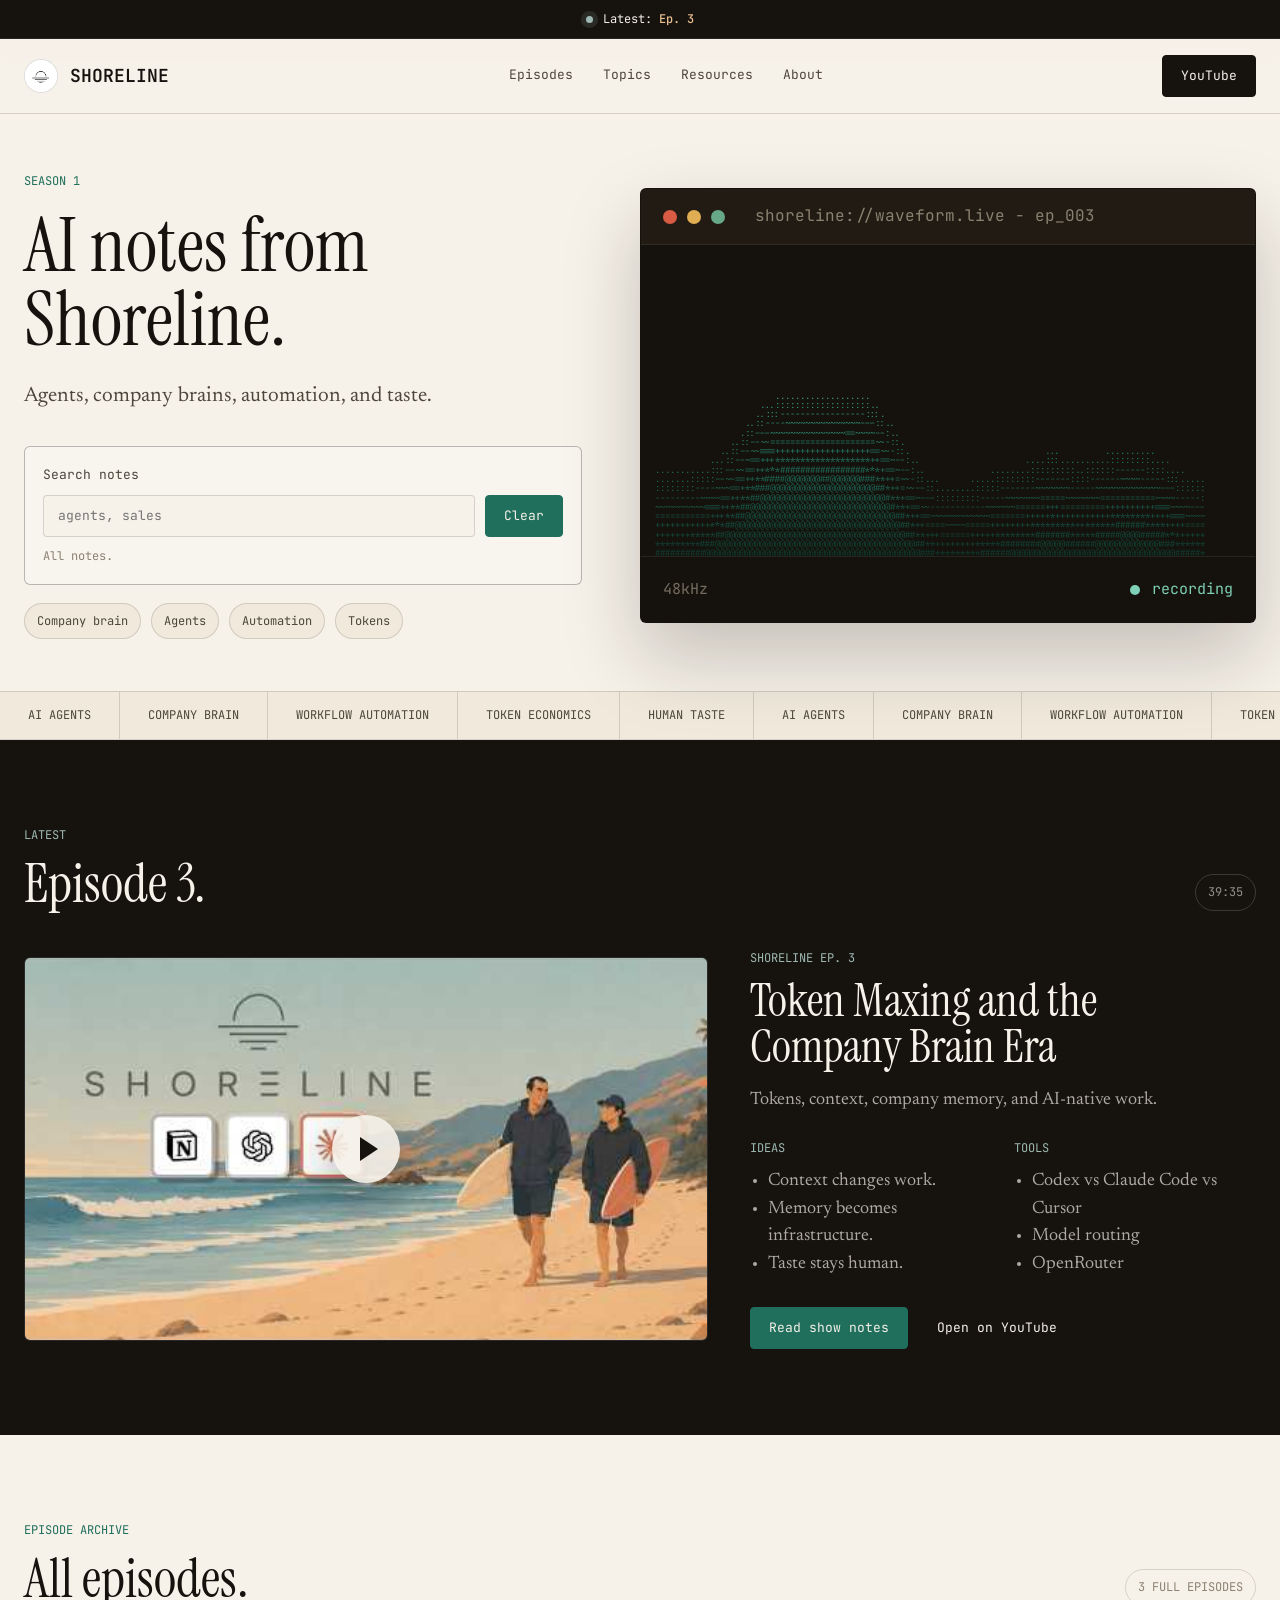
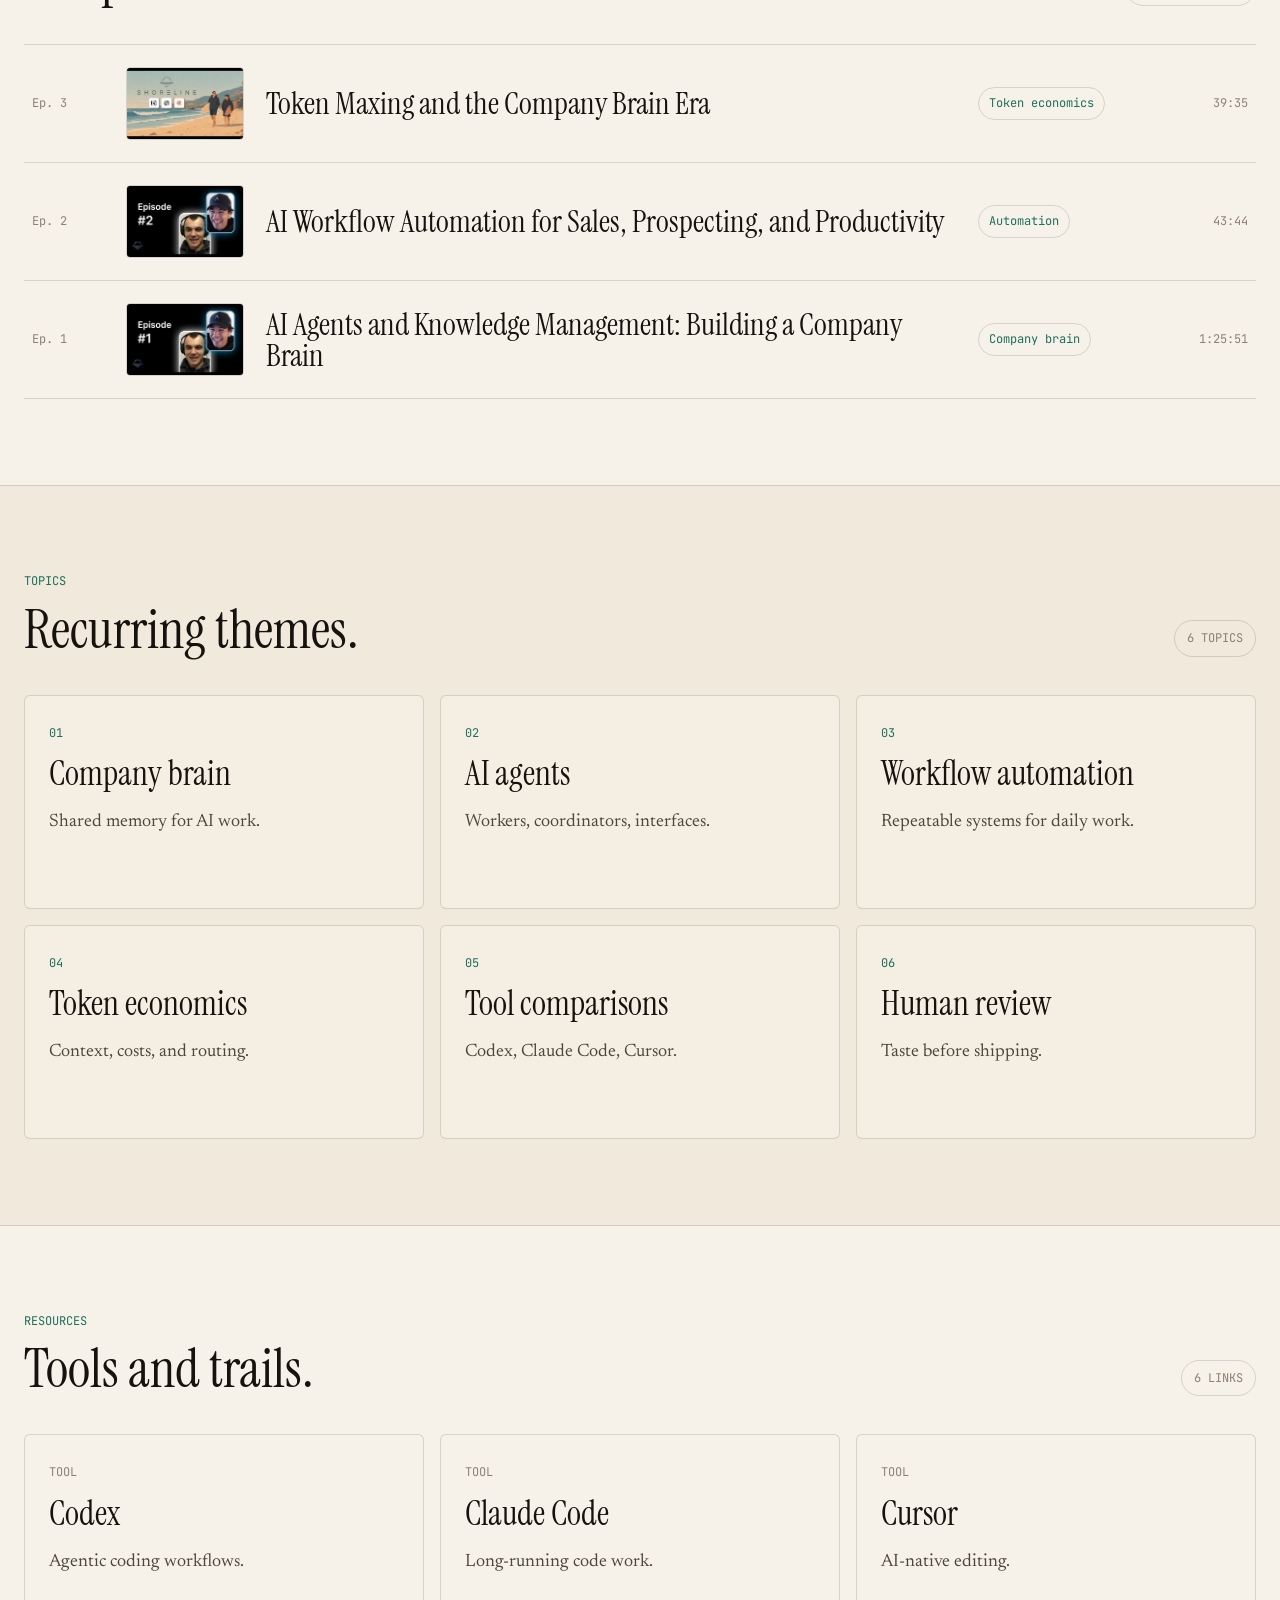
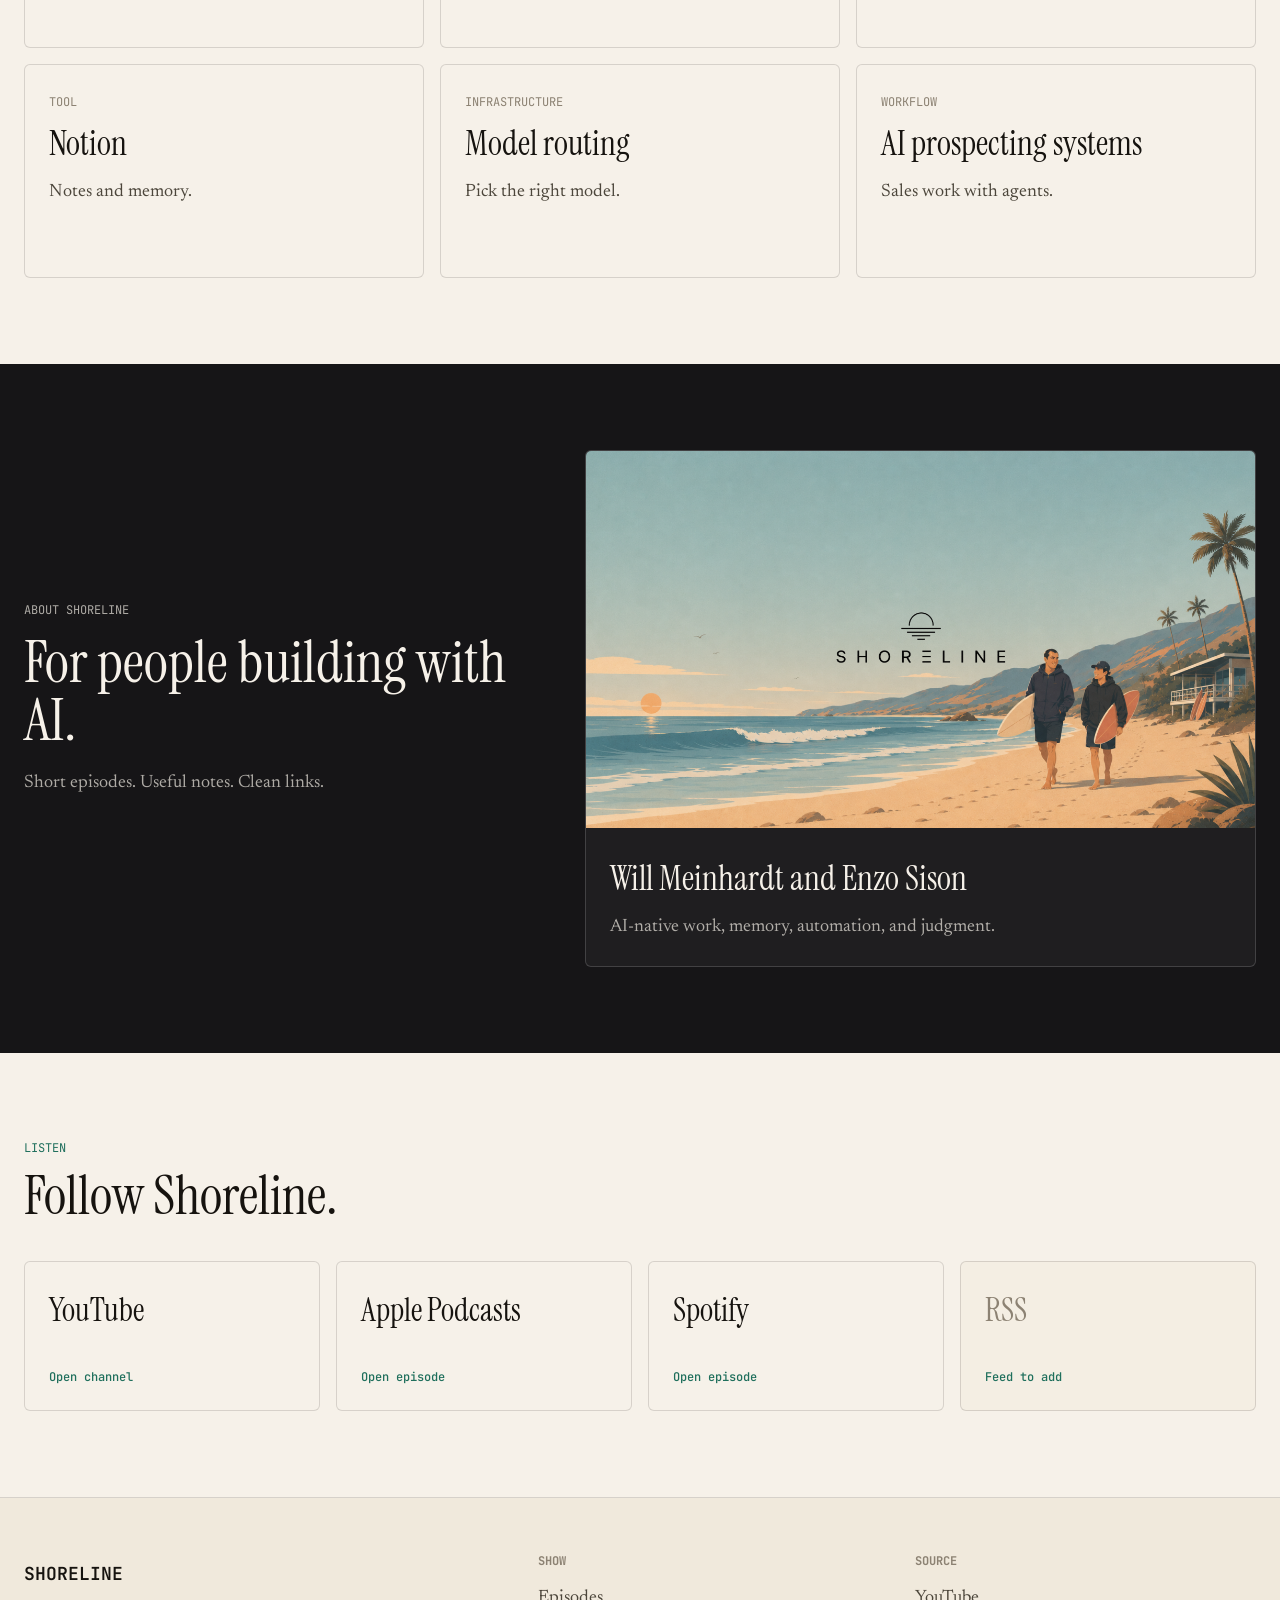
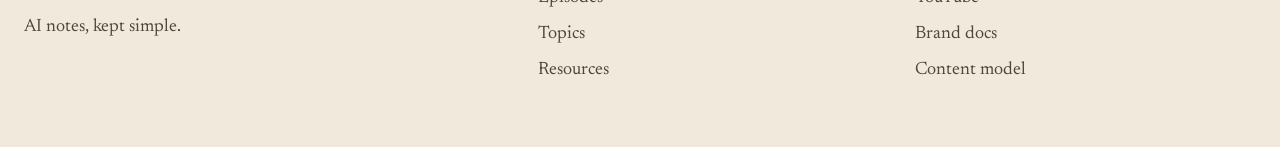
==== commit 5a061025: "Improve mobile usability" ====
--- a/index.html
+++ b/index.html
@@ -54,6 +54,16 @@
     </div>
   </nav>
 
+  <div class="mobile-jump-nav" aria-label="Mobile quick navigation">
+    <div class="wrap mobile-jump-inner">
+      <a href="#latest">Latest</a>
+      <a href="#episodes">Episodes</a>
+      <a href="#topics">Topics</a>
+      <a href="#resources">Resources</a>
+      <a href="#listen">Listen</a>
+    </div>
+  </div>
+
   <main id="top">
     <section class="hero">
       <div class="wrap hero-grid">
@@ -64,7 +74,7 @@
           <div class="search-panel" role="search">
             <label for="site-search">Search notes</label>
             <div class="search-row">
-              <input id="site-search" type="search" placeholder="company brain, agents, sales">
+              <input id="site-search" type="search" placeholder="agents, sales" autocomplete="off" enterkeyhint="search">
               <button class="button button-teal" id="clear-search" type="button">Clear</button>
             </div>
             <p id="search-count" class="search-count">All notes.</p>
--- a/assets/styles.css
+++ b/assets/styles.css
@@ -106,6 +106,7 @@
 
 .brand,
 .footer-brand {
+  min-height: 44px;
   display: inline-flex;
   align-items: center;
   gap: 12px;
@@ -131,6 +132,9 @@
 }
 
 .nav-links a {
+  min-height: 44px;
+  display: inline-flex;
+  align-items: center;
   color: var(--ink-soft);
   border-bottom: 1px solid transparent;
   padding: 4px 0;
@@ -139,6 +143,10 @@
 .nav-links a:hover {
   color: var(--ink);
   border-color: var(--teal);
+}
+
+.mobile-jump-nav {
+  display: none;
 }
 
 .button {
@@ -799,6 +807,16 @@
 
 .is-hidden {
   display: none !important;
+}
+
+.searchable,
+#latest,
+#episodes,
+#topics,
+#resources,
+#about,
+#listen {
+  scroll-margin-top: 128px;
 }
 
 .empty-state {
@@ -1203,6 +1221,9 @@
 }
 
 .episode-crumb a {
+  min-height: 38px;
+  display: inline-flex;
+  align-items: center;
   color: var(--sea);
 }
 
@@ -1837,6 +1858,11 @@
   }
 
   .topbar-inner {
+    min-height: 34px;
+    font-size: 11px;
+  }
+
+  .topbar-inner {
     justify-content: flex-start;
   }
 
@@ -1846,15 +1872,75 @@
 
   .nav-inner {
     min-height: 64px;
+    gap: 14px;
+  }
+
+  .brand {
+    gap: 8px;
+  }
+
+  .brand span {
+    display: inline;
+    font-size: 12px;
+    letter-spacing: 0.08em;
+  }
+
+  .brand-mark {
+    width: 32px;
+    height: 32px;
+  }
+
+  .mobile-jump-nav {
+    position: sticky;
+    top: 64px;
+    z-index: 19;
+    display: block;
+    border-bottom: 1px solid var(--line);
+    background: rgba(246, 241, 233, 0.94);
+    backdrop-filter: blur(14px);
+  }
+
+  .mobile-jump-inner {
+    display: flex;
+    gap: 8px;
+    overflow-x: auto;
+    padding: 9px 0;
+    scrollbar-width: none;
+    -webkit-overflow-scrolling: touch;
+  }
+
+  .mobile-jump-inner::-webkit-scrollbar {
+    display: none;
+  }
+
+  .mobile-jump-inner a {
+    min-height: 38px;
+    display: inline-flex;
+    align-items: center;
+    flex: 0 0 auto;
+    border: 1px solid var(--line);
+    border-radius: 999px;
+    background: var(--paper);
+    color: var(--ink-soft);
+    font-family: var(--mono);
+    font-size: 12px;
+    padding: 0 13px;
+  }
+
+  .mobile-jump-inner a:active,
+  .mobile-jump-inner a:hover {
+    border-color: var(--teal);
+    color: var(--teal);
   }
 
   .hero-grid {
-    padding-top: 34px;
+    gap: 30px;
+    padding: 32px 0 36px;
   }
 
   .terminal-panel {
-    height: 330px;
-    grid-template-rows: 52px minmax(0, 1fr) 54px;
+    height: 260px;
+    grid-template-rows: 48px minmax(0, 1fr) 48px;
   }
 
   .terminal-bar {
@@ -1889,14 +1975,37 @@
 
   .lead {
     font-size: 18px;
+    margin-top: 16px;
+  }
+
+  .search-panel {
+    margin-top: 24px;
+    padding: 16px;
   }
 
   .search-row {
-    grid-template-columns: 1fr;
+    grid-template-columns: minmax(0, 1fr) auto;
+    gap: 8px;
+  }
+
+  .search-row .button {
+    width: auto;
+    min-width: 74px;
+    padding-inline: 12px;
+  }
+
+  .topic-pills {
+    gap: 8px;
+    margin-top: 14px;
+  }
+
+  .topic-pills button {
+    min-height: 42px;
+    padding-inline: 13px;
   }
 
   .section {
-    padding: 62px 0;
+    padding: 52px 0;
   }
 
   .section-head {
@@ -1908,6 +2017,14 @@
   .about-grid h2,
   .note-stack h3 {
     font-size: 38px;
+  }
+
+  .latest-feature {
+    gap: 24px;
+  }
+
+  .latest-section .note-grid {
+    display: none;
   }
 
   .note-grid,
@@ -1923,20 +2040,27 @@
   }
 
   .notes-section {
-    padding: 62px 0;
+    padding: 52px 0;
+    scroll-margin-top: 128px;
+  }
+
+  .episode-notes .notes-nav {
+    display: none;
   }
 
   .episode-hero-grid {
-    gap: 34px;
-    padding: 40px 0;
+    gap: 28px;
+    padding: 32px 0 40px;
   }
 
   .episode-crumb {
-    padding-top: 28px;
+    align-items: center;
+    padding-top: 24px;
+    row-gap: 0;
   }
 
   .episode-notes .episode-hero-grid {
-    padding-bottom: 54px;
+    padding-bottom: 42px;
   }
 
   .episode-notes .episode-media-panel {
@@ -1949,10 +2073,29 @@
 
   .episode-summary {
     font-size: 18px;
+    margin-top: 18px;
+  }
+
+  .episode-meta-line {
+    margin-top: 18px;
   }
 
   .episode-player-copy h2 {
     font-size: 32px;
+  }
+
+  .episode-platforms {
+    grid-template-columns: repeat(2, minmax(0, 1fr));
+    gap: 10px;
+  }
+
+  .episode-platform-link {
+    min-height: 58px;
+    padding: 12px;
+  }
+
+  .episode-platform-link span {
+    font-size: 10px;
   }
 
   .chapter-row {
@@ -1978,6 +2121,7 @@
 
   .episode-notes .resource-note {
     border-right: 0;
+    min-height: auto;
   }
 
   .chapter-arrow,
@@ -1985,22 +2129,19 @@
     display: none;
   }
 
-  .episode-platforms {
-    grid-template-columns: 1fr;
-  }
-
   .episode-row {
-    grid-template-columns: 56px 82px minmax(0, 1fr);
+    grid-template-columns: 48px 78px minmax(0, 1fr);
     gap: 12px;
-    min-height: 104px;
+    min-height: 96px;
+    padding: 16px 0;
   }
 
   .episode-thumb {
-    width: 82px;
+    width: 78px;
   }
 
   .episode-title {
-    font-size: 24px;
+    font-size: 23px;
   }
 
   .episode-tag,
@@ -2010,31 +2151,53 @@
 
   .button {
     width: 100%;
+    min-height: 44px;
   }
 
   .nav-inner .button {
     width: auto;
   }
 
+  .topic-card,
+  .resource-card,
+  .listen-card {
+    min-height: auto;
+    padding: 20px;
+  }
+
+  .listen-card {
+    min-height: 108px;
+  }
+
+  .gist-grid {
+    gap: 28px;
+  }
+
+  .gist-body p {
+    font-size: 18px;
+    line-height: 1.5;
+  }
+
+  .gist-body .drop::first-letter {
+    font-size: 58px;
+  }
+
+  .fact-row {
+    padding: 13px 16px;
+  }
+
 }
 
 @media (max-width: 420px) {
-  .brand span {
-    display: none;
-  }
-
-  .brand .brand-symbol {
-    display: inline;
-  }
-
-  .episode-notes .brand {
-    gap: 8px;
-  }
-
+  .nav-inner .button {
+    padding-inline: 14px;
+  }
+
+  .brand span,
   .episode-notes .brand span:last-child {
     display: inline;
     font-size: 11px;
-    letter-spacing: 0.18em;
+    letter-spacing: 0.16em;
   }
 
   .hero h1 {
@@ -2058,9 +2221,57 @@
     font-size: 7px;
   }
 
+  .terminal-panel {
+    height: 230px;
+  }
+
   .section-head h2,
   .about-grid h2,
   .note-stack h3 {
     font-size: 33px;
   }
 }
+
+@media (max-width: 350px) {
+  .episode-platforms {
+    grid-template-columns: 1fr;
+  }
+}
+
+@media (max-width: 900px) and (max-height: 520px) and (orientation: landscape) {
+  .hero-grid,
+  .episode-notes .episode-hero-grid {
+    grid-template-columns: minmax(0, 0.9fr) minmax(320px, 1.1fr);
+    gap: 28px;
+    align-items: center;
+    padding: 30px 0 36px;
+  }
+
+  .hero h1 {
+    font-size: 48px;
+  }
+
+  .lead {
+    margin-top: 14px;
+  }
+
+  .search-panel {
+    margin-top: 20px;
+  }
+
+  .terminal-panel {
+    height: 260px;
+  }
+
+  .episode-notes .episode-media-panel {
+    order: 0;
+  }
+
+  .episode-notes .episode-hero h1 {
+    font-size: 42px;
+  }
+
+  .episode-notes .episode-summary {
+    font-size: 17px;
+  }
+}
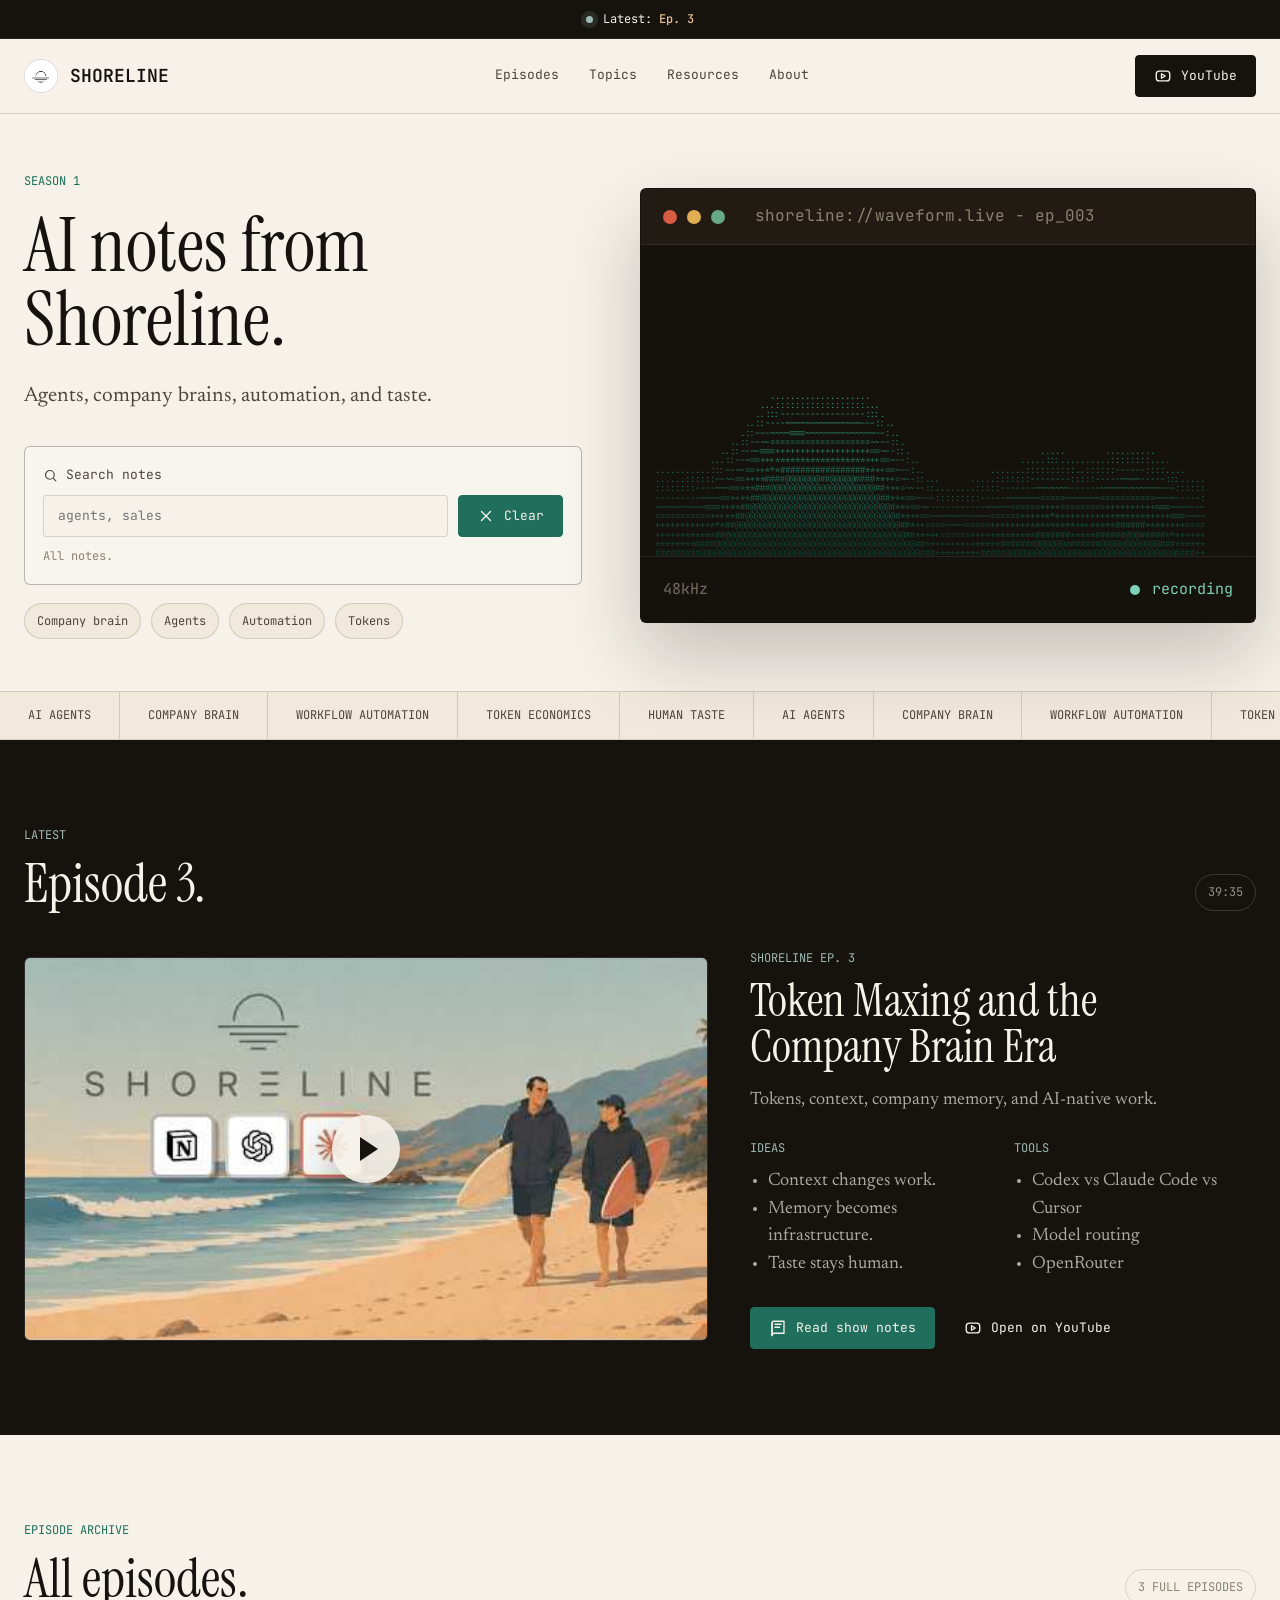
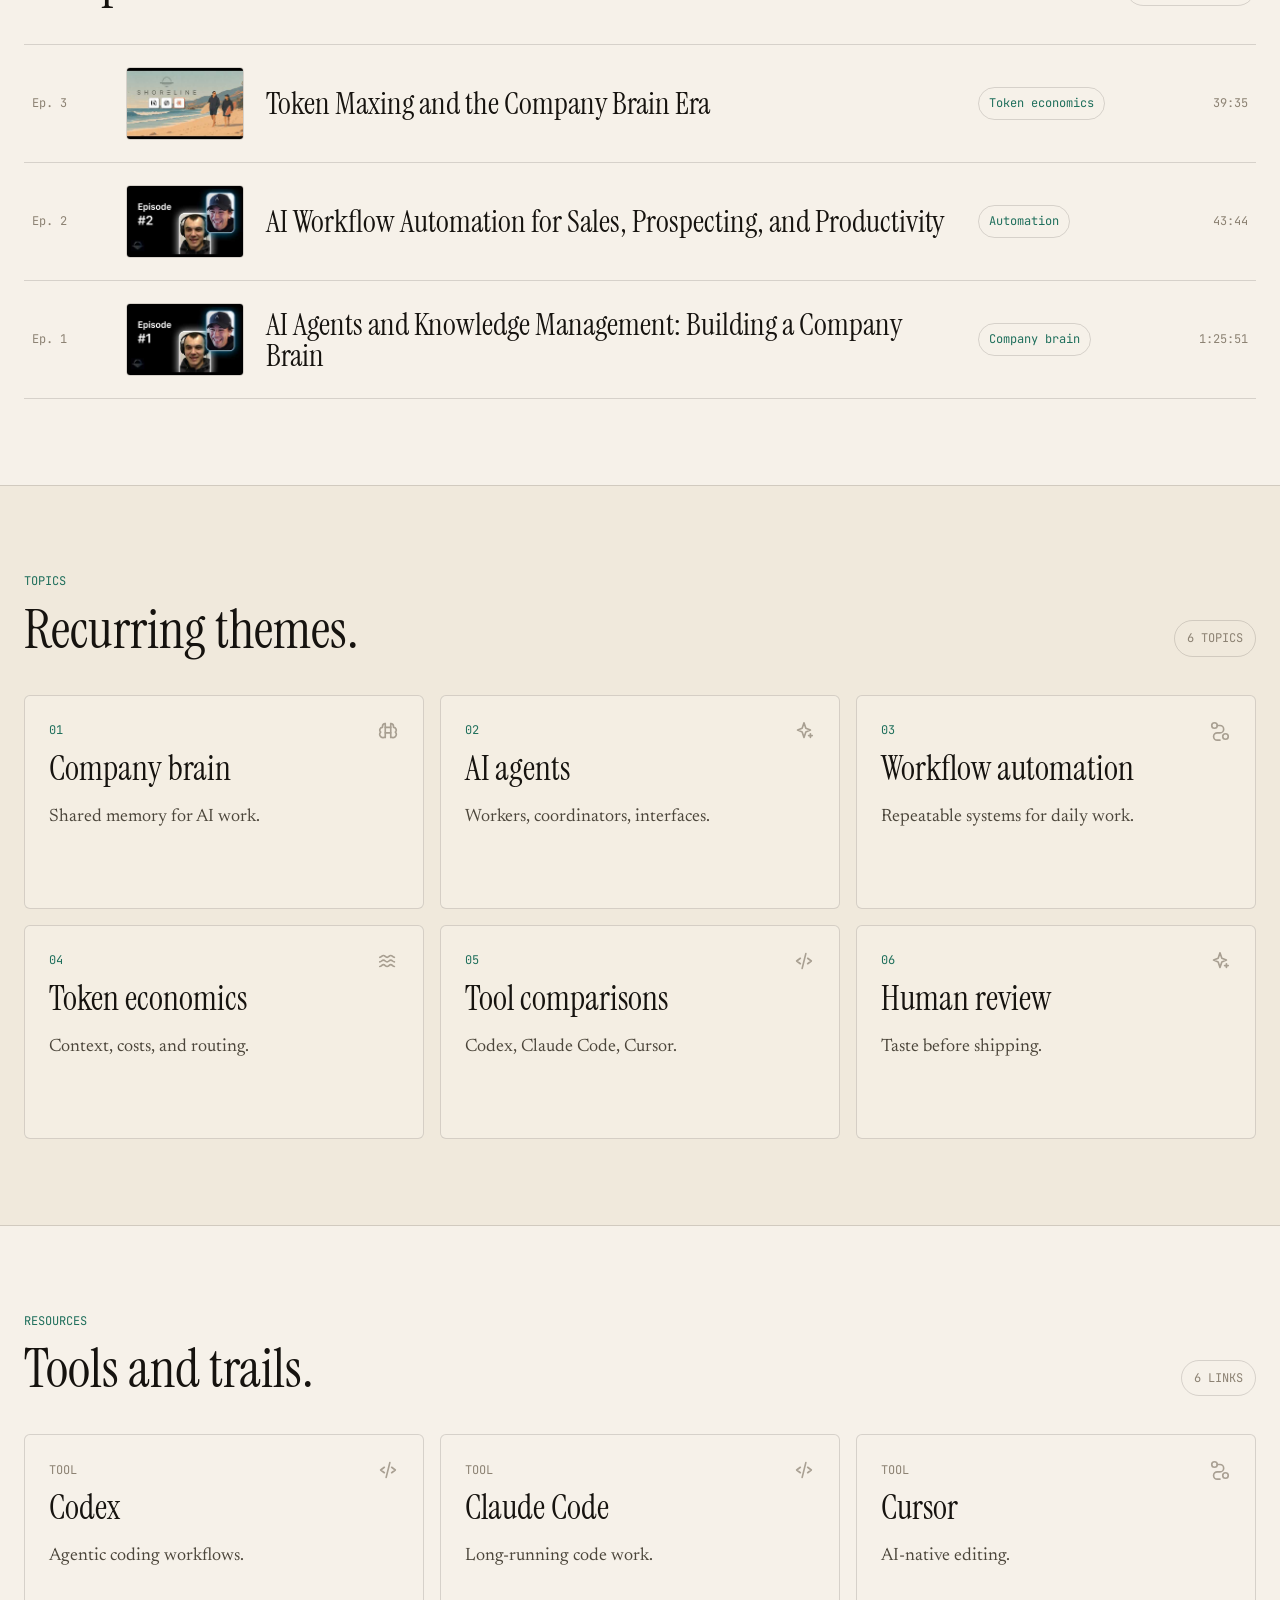
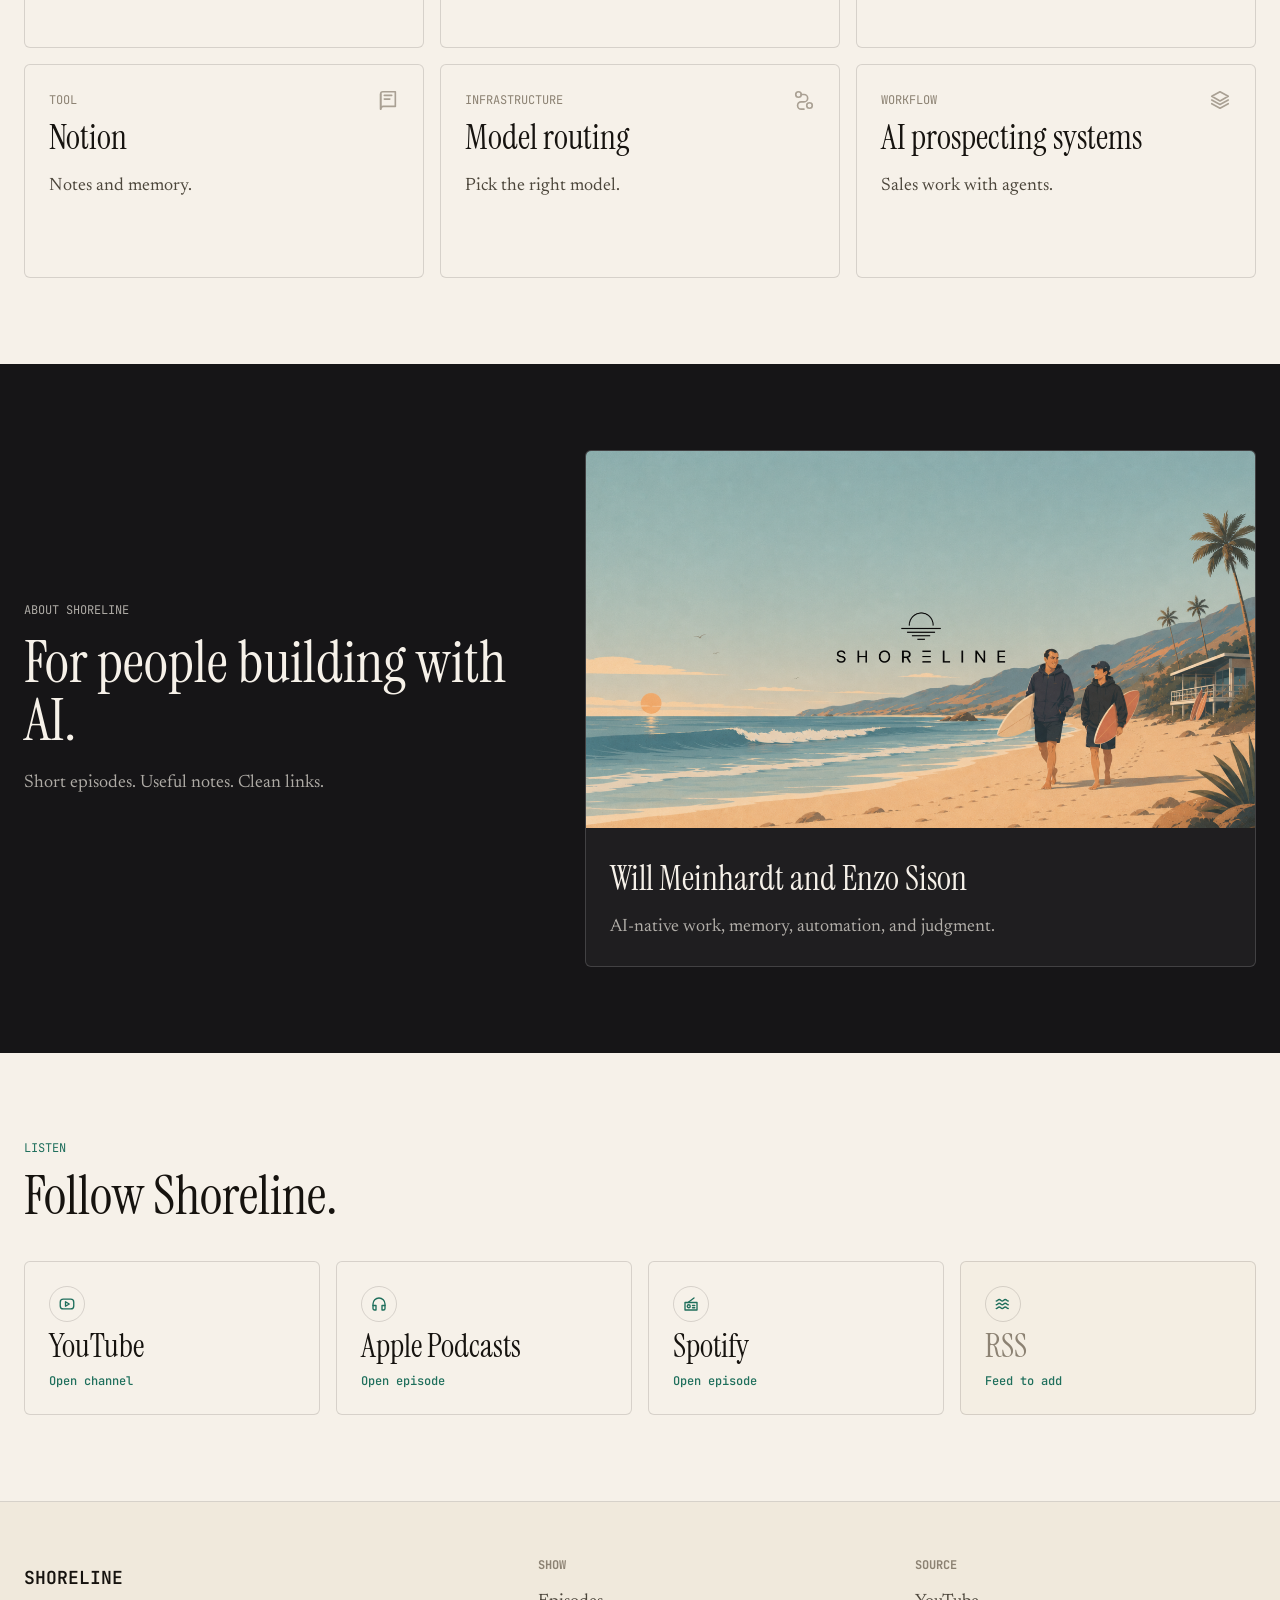
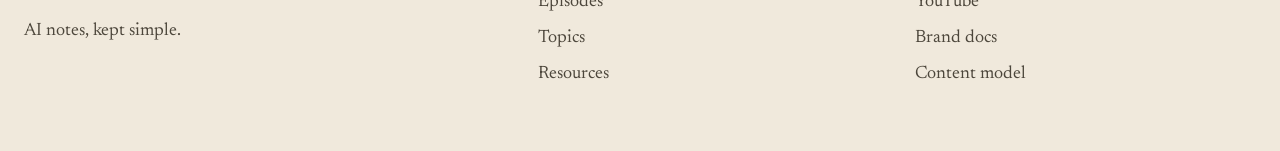
==== commit 57ef39d9: "Add premium interaction polish" ====
--- a/index.html
+++ b/index.html
@@ -50,7 +50,10 @@
         <a href="#resources">Resources</a>
         <a href="#about">About</a>
       </div>
-      <a class="button button-dark" href="https://www.youtube.com/@ShorelinePod" target="_blank" rel="noreferrer">YouTube</a>
+      <a class="button button-dark" href="https://www.youtube.com/@ShorelinePod" target="_blank" rel="noreferrer">
+        <svg class="icon" aria-hidden="true"><use href="assets/icons.svg#icon-youtube"></use></svg>
+        <span>YouTube</span>
+      </a>
     </div>
   </nav>
 
@@ -72,10 +75,16 @@
           <h1>AI notes from Shoreline.</h1>
           <p class="lead">Agents, company brains, automation, and taste.</p>
           <div class="search-panel" role="search">
-            <label for="site-search">Search notes</label>
+            <label for="site-search">
+              <svg class="icon icon-sm" aria-hidden="true"><use href="assets/icons.svg#icon-search"></use></svg>
+              <span>Search notes</span>
+            </label>
             <div class="search-row">
               <input id="site-search" type="search" placeholder="agents, sales" autocomplete="off" enterkeyhint="search">
-              <button class="button button-teal" id="clear-search" type="button">Clear</button>
+              <button class="button button-teal" id="clear-search" type="button">
+                <svg class="icon" aria-hidden="true"><use href="assets/icons.svg#icon-x"></use></svg>
+                <span>Clear</span>
+              </button>
             </div>
             <p id="search-count" class="search-count">All notes.</p>
           </div>
@@ -150,8 +159,14 @@
               </div>
             </div>
             <div class="episode-actions">
-              <a class="button button-teal" href="episodes/episode-3.html">Read show notes</a>
-              <a class="button" href="https://www.youtube.com/watch?v=Fzl7IqTfpsE" target="_blank" rel="noreferrer">Open on YouTube</a>
+              <a class="button button-teal" href="episodes/episode-3.html">
+                <svg class="icon" aria-hidden="true"><use href="assets/icons.svg#icon-book"></use></svg>
+                <span>Read show notes</span>
+              </a>
+              <a class="button" href="https://www.youtube.com/watch?v=Fzl7IqTfpsE" target="_blank" rel="noreferrer">
+                <svg class="icon" aria-hidden="true"><use href="assets/icons.svg#icon-youtube"></use></svg>
+                <span>Open on YouTube</span>
+              </a>
             </div>
           </div>
         </div>
@@ -206,32 +221,50 @@
 
         <div class="topic-grid">
           <article class="topic-card searchable" data-index="company brain knowledge management memory internal context notes">
-            <span>01</span>
+            <div class="card-top">
+              <span>01</span>
+              <svg class="icon icon-badge" aria-hidden="true"><use href="assets/icons.svg#icon-brain"></use></svg>
+            </div>
             <h3>Company brain</h3>
             <p>Shared memory for AI work.</p>
           </article>
           <article class="topic-card searchable" data-index="ai agents agentic work workers coordinators interfaces collaborators">
-            <span>02</span>
+            <div class="card-top">
+              <span>02</span>
+              <svg class="icon icon-badge" aria-hidden="true"><use href="assets/icons.svg#icon-spark"></use></svg>
+            </div>
             <h3>AI agents</h3>
             <p>Workers, coordinators, interfaces.</p>
           </article>
           <article class="topic-card searchable" data-index="workflow automation sales prospecting productivity operations routing">
-            <span>03</span>
+            <div class="card-top">
+              <span>03</span>
+              <svg class="icon icon-badge" aria-hidden="true"><use href="assets/icons.svg#icon-route"></use></svg>
+            </div>
             <h3>Workflow automation</h3>
             <p>Repeatable systems for daily work.</p>
           </article>
           <article class="topic-card searchable" data-index="token economics token maxing costs context windows openrouter model routing">
-            <span>04</span>
+            <div class="card-top">
+              <span>04</span>
+              <svg class="icon icon-badge" aria-hidden="true"><use href="assets/icons.svg#icon-waves"></use></svg>
+            </div>
             <h3>Token economics</h3>
             <p>Context, costs, and routing.</p>
           </article>
           <article class="topic-card searchable" data-index="tool comparisons codex claude code cursor openai anthropic">
-            <span>05</span>
+            <div class="card-top">
+              <span>05</span>
+              <svg class="icon icon-badge" aria-hidden="true"><use href="assets/icons.svg#icon-code"></use></svg>
+            </div>
             <h3>Tool comparisons</h3>
             <p>Codex, Claude Code, Cursor.</p>
           </article>
           <article class="topic-card searchable" data-index="human review taste slop detector human in the loop judgment">
-            <span>06</span>
+            <div class="card-top">
+              <span>06</span>
+              <svg class="icon icon-badge" aria-hidden="true"><use href="assets/icons.svg#icon-spark"></use></svg>
+            </div>
             <h3>Human review</h3>
             <p>Taste before shipping.</p>
           </article>
@@ -251,32 +284,50 @@
 
         <div class="resource-grid">
           <article class="resource-card searchable" data-index="codex coding agent tool comparison episode 3">
-            <span class="resource-type">Tool</span>
+            <div class="card-top">
+              <span class="resource-type">Tool</span>
+              <svg class="icon icon-badge" aria-hidden="true"><use href="assets/icons.svg#icon-code"></use></svg>
+            </div>
             <h3>Codex</h3>
             <p>Agentic coding workflows.</p>
           </article>
           <article class="resource-card searchable" data-index="claude code anthropic coding agent tool comparison episode 3">
-            <span class="resource-type">Tool</span>
+            <div class="card-top">
+              <span class="resource-type">Tool</span>
+              <svg class="icon icon-badge" aria-hidden="true"><use href="assets/icons.svg#icon-code"></use></svg>
+            </div>
             <h3>Claude Code</h3>
             <p>Long-running code work.</p>
           </article>
           <article class="resource-card searchable" data-index="cursor ai editor coding tool comparison episode 3">
-            <span class="resource-type">Tool</span>
+            <div class="card-top">
+              <span class="resource-type">Tool</span>
+              <svg class="icon icon-badge" aria-hidden="true"><use href="assets/icons.svg#icon-route"></use></svg>
+            </div>
             <h3>Cursor</h3>
             <p>AI-native editing.</p>
           </article>
           <article class="resource-card searchable" data-index="notion company brain notes knowledge management episode 1 episode 3">
-            <span class="resource-type">Tool</span>
+            <div class="card-top">
+              <span class="resource-type">Tool</span>
+              <svg class="icon icon-badge" aria-hidden="true"><use href="assets/icons.svg#icon-book"></use></svg>
+            </div>
             <h3>Notion</h3>
             <p>Notes and memory.</p>
           </article>
           <article class="resource-card searchable" data-index="openrouter token costs model routing inference episode 3">
-            <span class="resource-type">Infrastructure</span>
+            <div class="card-top">
+              <span class="resource-type">Infrastructure</span>
+              <svg class="icon icon-badge" aria-hidden="true"><use href="assets/icons.svg#icon-route"></use></svg>
+            </div>
             <h3>Model routing</h3>
             <p>Pick the right model.</p>
           </article>
           <article class="resource-card searchable" data-index="sales prospecting workflows automation productivity episode 2">
-            <span class="resource-type">Workflow</span>
+            <div class="card-top">
+              <span class="resource-type">Workflow</span>
+              <svg class="icon icon-badge" aria-hidden="true"><use href="assets/icons.svg#icon-layers"></use></svg>
+            </div>
             <h3>AI prospecting systems</h3>
             <p>Sales work with agents.</p>
           </article>
@@ -311,19 +362,23 @@
         </div>
         <div class="listen-grid">
           <a class="listen-card confirmed" href="https://www.youtube.com/@ShorelinePod" target="_blank" rel="noreferrer">
-            <span>YouTube</span>
+            <span class="listen-icon"><svg class="icon" aria-hidden="true"><use href="assets/icons.svg#icon-youtube"></use></svg></span>
+            <span class="listen-label">YouTube</span>
             <b>Open channel</b>
           </a>
           <a class="listen-card confirmed" href="https://podcasts.apple.com/us/podcast/shoreline/id1896869802?i=1000770876087" target="_blank" rel="noreferrer">
-            <span>Apple Podcasts</span>
+            <span class="listen-icon"><svg class="icon" aria-hidden="true"><use href="assets/icons.svg#icon-headphones"></use></svg></span>
+            <span class="listen-label">Apple Podcasts</span>
             <b>Open episode</b>
           </a>
           <a class="listen-card confirmed" href="https://open.spotify.com/episode/1qvT615rgvCYkKJWZBxaEk?si=ux8AdJCKQ2a9GMfgnpOq3w" target="_blank" rel="noreferrer">
-            <span>Spotify</span>
+            <span class="listen-icon"><svg class="icon" aria-hidden="true"><use href="assets/icons.svg#icon-radio"></use></svg></span>
+            <span class="listen-label">Spotify</span>
             <b>Open episode</b>
           </a>
           <div class="listen-card pending" aria-disabled="true">
-            <span>RSS</span>
+            <span class="listen-icon"><svg class="icon" aria-hidden="true"><use href="assets/icons.svg#icon-waves"></use></svg></span>
+            <span class="listen-label">RSS</span>
             <b>Feed to add</b>
           </div>
         </div>
--- a/assets/styles.css
+++ b/assets/styles.css
@@ -48,6 +48,17 @@
   text-decoration: none;
 }
 
+a:focus-visible,
+button:focus-visible,
+input:focus-visible {
+  outline: 2px solid var(--teal);
+  outline-offset: 3px;
+}
+
+::selection {
+  background: rgba(126, 208, 182, 0.36);
+}
+
 button,
 input {
   font: inherit;
@@ -138,6 +149,7 @@
   color: var(--ink-soft);
   border-bottom: 1px solid transparent;
   padding: 4px 0;
+  transition: border-color 160ms ease, color 160ms ease;
 }
 
 .nav-links a:hover {
@@ -154,17 +166,27 @@
   display: inline-flex;
   align-items: center;
   justify-content: center;
+  gap: 9px;
   border: 1px solid var(--ink);
   border-radius: 4px;
   padding: 10px 18px;
   font-family: var(--mono);
   font-size: 13px;
   cursor: pointer;
-  transition: background 160ms ease, border-color 160ms ease, color 160ms ease, transform 160ms ease;
+  transition: background 160ms ease, border-color 160ms ease, color 160ms ease, box-shadow 160ms ease, transform 160ms ease;
 }
 
 .button:hover {
+  box-shadow: 0 10px 22px rgba(22, 19, 15, 0.12);
   transform: translateY(-1px);
+}
+
+.button .icon {
+  transition: transform 160ms ease;
+}
+
+.button:hover .icon {
+  transform: translateX(1px);
 }
 
 .button-dark {
@@ -193,6 +215,34 @@
   font-size: 13px;
   color: var(--teal);
   border-bottom: 1px solid rgba(31, 111, 92, 0.35);
+}
+
+.icon {
+  width: 18px;
+  height: 18px;
+  flex: 0 0 auto;
+  fill: none;
+  stroke: currentColor;
+  stroke-linecap: round;
+  stroke-linejoin: round;
+  stroke-width: 1.8;
+}
+
+.icon-sm {
+  width: 15px;
+  height: 15px;
+}
+
+.icon-badge {
+  width: 22px;
+  height: 22px;
+}
+
+.card-top {
+  display: flex;
+  align-items: center;
+  justify-content: space-between;
+  gap: 16px;
 }
 
 .eyebrow,
@@ -242,14 +292,23 @@
   border-radius: 6px;
   background: rgba(255, 255, 255, 0.24);
   padding: 18px;
+  transition: border-color 180ms ease, background 180ms ease, box-shadow 180ms ease;
 }
 
 .search-panel label {
-  display: block;
+  display: inline-flex;
+  align-items: center;
+  gap: 8px;
   margin-bottom: 10px;
   font-family: var(--mono);
   font-size: 13px;
   color: var(--ink-soft);
+}
+
+.search-panel:focus-within {
+  border-color: rgba(31, 111, 92, 0.48);
+  background: rgba(255, 255, 255, 0.34);
+  box-shadow: 0 18px 38px rgba(22, 19, 15, 0.08);
 }
 
 .search-row {
@@ -268,6 +327,11 @@
   padding: 0 14px;
   font-family: var(--mono);
   font-size: 13px;
+  transition: border-color 160ms ease, box-shadow 160ms ease;
+}
+
+.search-row input:focus {
+  border-color: rgba(31, 111, 92, 0.58);
 }
 
 .search-count {
@@ -293,14 +357,19 @@
   font-family: var(--mono);
   font-size: 12px;
   cursor: pointer;
+  transition: background 160ms ease, border-color 160ms ease, color 160ms ease, transform 160ms ease;
 }
 
 .topic-pills button:hover {
+  background: var(--paper);
   border-color: var(--teal);
   color: var(--teal);
+  transform: translateY(-1px);
 }
 
 .terminal-panel {
+  position: relative;
+  isolation: isolate;
   height: clamp(390px, 34vw, 520px);
   display: grid;
   grid-template-rows: 56px minmax(0, 1fr) 66px;
@@ -310,6 +379,39 @@
   background: #15120d;
   color: var(--paper);
   box-shadow: 0 34px 78px rgba(22, 19, 15, 0.22);
+  transition: border-color 220ms ease, box-shadow 220ms ease, transform 220ms ease;
+}
+
+.terminal-panel::after {
+  content: "";
+  position: absolute;
+  inset: 0;
+  z-index: 2;
+  pointer-events: none;
+  background:
+    linear-gradient(110deg, transparent 18%, rgba(126, 208, 182, 0.1) 46%, transparent 64%),
+    repeating-linear-gradient(180deg, rgba(255, 255, 255, 0.025) 0 1px, transparent 1px 12px);
+  mix-blend-mode: screen;
+  opacity: 0.45;
+  transform: translateX(-125%);
+  animation: terminal-sheen 7.5s ease-in-out infinite;
+}
+
+.terminal-panel:hover {
+  border-color: rgba(31, 111, 92, 0.48);
+  box-shadow: 0 42px 90px rgba(22, 19, 15, 0.28);
+  transform: translateY(-2px);
+}
+
+@keyframes terminal-sheen {
+  0%,
+  42% {
+    transform: translateX(-125%);
+  }
+  72%,
+  100% {
+    transform: translateX(125%);
+  }
 }
 
 .terminal-bar {
@@ -516,6 +618,7 @@
   overflow: hidden;
   background: #000;
   aspect-ratio: 16 / 9;
+  transition: border-color 180ms ease, box-shadow 180ms ease, transform 180ms ease;
 }
 
 .video-frame img {
@@ -527,6 +630,12 @@
 
 .video-frame:hover img {
   transform: scale(1.02);
+}
+
+.video-frame:hover {
+  border-color: rgba(126, 208, 182, 0.45);
+  box-shadow: 0 24px 58px rgba(0, 0, 0, 0.24);
+  transform: translateY(-2px);
 }
 
 .play-disc {
@@ -539,6 +648,7 @@
   background: rgba(246, 241, 233, 0.9);
   transform: translate(-50%, -50%);
   box-shadow: 0 18px 46px rgba(0, 0, 0, 0.3);
+  transition: background 180ms ease, box-shadow 180ms ease, transform 180ms ease;
 }
 
 .play-disc::after {
@@ -553,6 +663,12 @@
   border-left: 18px solid var(--ink);
 }
 
+.video-frame:hover .play-disc {
+  background: var(--sea);
+  box-shadow: 0 18px 48px rgba(126, 208, 182, 0.26);
+  transform: translate(-50%, -50%) scale(1.05);
+}
+
 .note-stack h3 {
   font-size: 46px;
 }
@@ -588,6 +704,7 @@
 }
 
 .episode-row {
+  position: relative;
   display: grid;
   grid-template-columns: 72px 118px minmax(0, 1fr) 160px 88px;
   gap: 22px;
@@ -595,12 +712,31 @@
   min-height: 118px;
   padding: 18px 8px;
   border-bottom: 1px solid var(--line);
-  transition: background 160ms ease, padding 160ms ease;
+  overflow: hidden;
+  transition: background 160ms ease, padding 160ms ease, transform 160ms ease;
+}
+
+.episode-row::after {
+  content: "↗";
+  position: absolute;
+  right: 12px;
+  top: 50%;
+  color: var(--teal);
+  font-family: var(--mono);
+  font-size: 16px;
+  opacity: 0;
+  transform: translate(-6px, -50%);
+  transition: opacity 160ms ease, transform 160ms ease;
 }
 
 .episode-row:hover {
   background: var(--paper-2);
   padding-left: 18px;
+}
+
+.episode-row:hover::after {
+  opacity: 1;
+  transform: translate(0, -50%);
 }
 
 .episode-num,
@@ -617,6 +753,13 @@
   object-fit: cover;
   border-radius: 4px;
   border: 1px solid var(--line);
+  transition: border-color 160ms ease, filter 160ms ease, transform 160ms ease;
+}
+
+.episode-row:hover .episode-thumb {
+  border-color: rgba(31, 111, 92, 0.34);
+  filter: saturate(1.08) contrast(1.03);
+  transform: scale(1.025);
 }
 
 .episode-title {
@@ -666,17 +809,68 @@
 .topic-card,
 .resource-card,
 .listen-card {
+  position: relative;
   min-height: 214px;
   border: 1px solid var(--line);
   border-radius: 6px;
   background: rgba(246, 241, 233, 0.58);
   padding: 24px;
+  overflow: hidden;
+  transition: background 180ms ease, border-color 180ms ease, box-shadow 180ms ease, transform 180ms ease;
+}
+
+.topic-card::before,
+.resource-card::before,
+.listen-card::before,
+.guide-card::before,
+.resource-note::before,
+.related-card::before {
+  content: "";
+  position: absolute;
+  inset: 0 auto auto 0;
+  width: 100%;
+  height: 2px;
+  background: linear-gradient(90deg, var(--teal), var(--sea));
+  transform: scaleX(0);
+  transform-origin: left;
+  transition: transform 180ms ease;
+}
+
+.topic-card:hover,
+.resource-card:hover,
+.listen-card.confirmed:hover {
+  border-color: rgba(31, 111, 92, 0.38);
+  box-shadow: 0 18px 34px rgba(22, 19, 15, 0.09);
+  transform: translateY(-3px);
+}
+
+.topic-card:hover::before,
+.resource-card:hover::before,
+.listen-card:hover::before,
+.guide-card:hover::before,
+.resource-note:hover::before,
+.related-card:hover::before {
+  transform: scaleX(1);
 }
 
 .topic-card span {
   font-family: var(--mono);
   font-size: 12px;
   color: var(--teal);
+}
+
+.topic-card .icon-badge,
+.resource-card .icon-badge {
+  color: var(--ink-faint);
+  opacity: 0.72;
+  transition: color 180ms ease, opacity 180ms ease, transform 180ms ease;
+}
+
+.topic-card:hover .icon-badge,
+.resource-card:hover .icon-badge {
+  color: var(--teal);
+  opacity: 1;
+  transform: translateY(-2px) rotate(-4deg);
 }
 
 .topic-card p,
@@ -746,10 +940,27 @@
   display: flex;
   flex-direction: column;
   justify-content: space-between;
-  transition: background 160ms ease, border-color 160ms ease;
-}
-
-.listen-card span {
+}
+
+.listen-icon {
+  width: 36px;
+  height: 36px;
+  display: grid;
+  place-items: center;
+  border: 1px solid var(--line);
+  border-radius: 50%;
+  color: var(--teal);
+  transition: background 180ms ease, border-color 180ms ease, color 180ms ease, transform 180ms ease;
+}
+
+.listen-card.confirmed:hover .listen-icon {
+  border-color: var(--teal);
+  background: var(--teal);
+  color: var(--paper);
+  transform: translateY(-2px);
+}
+
+.listen-card .listen-label {
   font-family: var(--serif-display);
   font-size: 32px;
 }
@@ -924,11 +1135,13 @@
 .notes-nav-inner a {
   color: var(--ink-soft);
   border-bottom: 1px solid transparent;
+  transition: border-color 160ms ease, color 160ms ease, transform 160ms ease;
 }
 
 .notes-nav-inner a:hover {
   color: var(--teal);
   border-color: var(--teal);
+  transform: translateY(-1px);
 }
 
 .notes-section {
@@ -1028,10 +1241,13 @@
 .related-card,
 .quote-panel,
 .starter-note {
+  position: relative;
   border: 1px solid var(--line);
   border-radius: 6px;
   background: rgba(246, 241, 233, 0.62);
   padding: 24px;
+  overflow: hidden;
+  transition: background 180ms ease, border-color 180ms ease, box-shadow 180ms ease, transform 180ms ease;
 }
 
 .notes-section.alt .takeaway-card,
@@ -1046,6 +1262,19 @@
 .notes-section.dark .guide-card {
   border-color: rgba(255, 255, 255, 0.15);
   background: rgba(255, 255, 255, 0.04);
+}
+
+.guide-card:hover,
+.resource-note:hover,
+.starter-note:hover {
+  border-color: rgba(31, 111, 92, 0.32);
+  box-shadow: 0 18px 34px rgba(22, 19, 15, 0.08);
+  transform: translateY(-2px);
+}
+
+.notes-section.dark .guide-card:hover {
+  border-color: rgba(126, 208, 182, 0.42);
+  box-shadow: 0 20px 42px rgba(0, 0, 0, 0.2);
 }
 
 .takeaway-card span,
@@ -1118,6 +1347,13 @@
   color: var(--teal);
   font-family: var(--mono);
   font-size: 11px;
+  transition: background 160ms ease, border-color 160ms ease, color 160ms ease;
+}
+
+.guide-card:hover .steps-list li::before,
+.starter-note:hover .steps-list li::before {
+  border-color: rgba(31, 111, 92, 0.42);
+  background: rgba(126, 208, 182, 0.14);
 }
 
 .chapter-list {
@@ -1327,22 +1563,41 @@
 
 .episode-platform-link {
   min-height: 66px;
-  display: flex;
-  flex-direction: column;
-  justify-content: center;
-  gap: 4px;
+  display: grid;
+  grid-template-columns: 34px minmax(0, 1fr);
+  grid-template-rows: auto auto;
+  align-content: center;
+  align-items: center;
+  column-gap: 8px;
+  row-gap: 4px;
   border: 1px solid rgba(246, 241, 233, 0.14);
   border-radius: 4px;
   background: rgba(246, 241, 233, 0.035);
   color: var(--paper);
   padding: 14px 16px;
-  transition: background 160ms ease, border-color 160ms ease, transform 160ms ease;
+  overflow: hidden;
+  transition: background 160ms ease, border-color 160ms ease, box-shadow 160ms ease, transform 160ms ease;
 }
 
 .episode-platform-link:hover {
   border-color: rgba(126, 208, 182, 0.62);
   background: rgba(126, 208, 182, 0.08);
+  box-shadow: 0 16px 34px rgba(0, 0, 0, 0.18);
   transform: translateY(-1px);
+}
+
+.episode-platform-link .platform-icon {
+  grid-row: 1 / span 2;
+  width: 24px;
+  height: 24px;
+  color: var(--sea);
+  opacity: 0.82;
+  transition: opacity 160ms ease, transform 160ms ease;
+}
+
+.episode-platform-link:hover .platform-icon {
+  opacity: 1;
+  transform: translateY(-1px) scale(1.04);
 }
 
 .episode-platform-link span,
@@ -1423,6 +1678,7 @@
   border: 1px solid var(--line);
   border-radius: 6px;
   background: var(--paper-2);
+  box-shadow: 0 18px 34px rgba(22, 19, 15, 0.06);
 }
 
 .fact-row {
@@ -1471,6 +1727,13 @@
   border-radius: 3px;
   color: var(--ink-soft);
   padding: 5px 9px;
+  transition: background 160ms ease, border-color 160ms ease, color 160ms ease;
+}
+
+.chip:hover {
+  border-color: rgba(31, 111, 92, 0.42);
+  background: rgba(126, 208, 182, 0.12);
+  color: var(--teal);
 }
 
 .episode-notes .section-head h2 em,
@@ -1796,6 +2059,17 @@
     animation-duration: 1ms !important;
     animation-iteration-count: 1 !important;
     transition-duration: 1ms !important;
+  }
+
+  .signal-track,
+  .terminal-panel::after,
+  .recording-dot i {
+    animation: none !important;
+  }
+
+  .terminal-panel::after {
+    opacity: 0.18;
+    transform: none;
   }
 }
 
@@ -2136,6 +2410,10 @@
     padding: 16px 0;
   }
 
+  .episode-row::after {
+    display: none;
+  }
+
   .episode-thumb {
     width: 78px;
   }
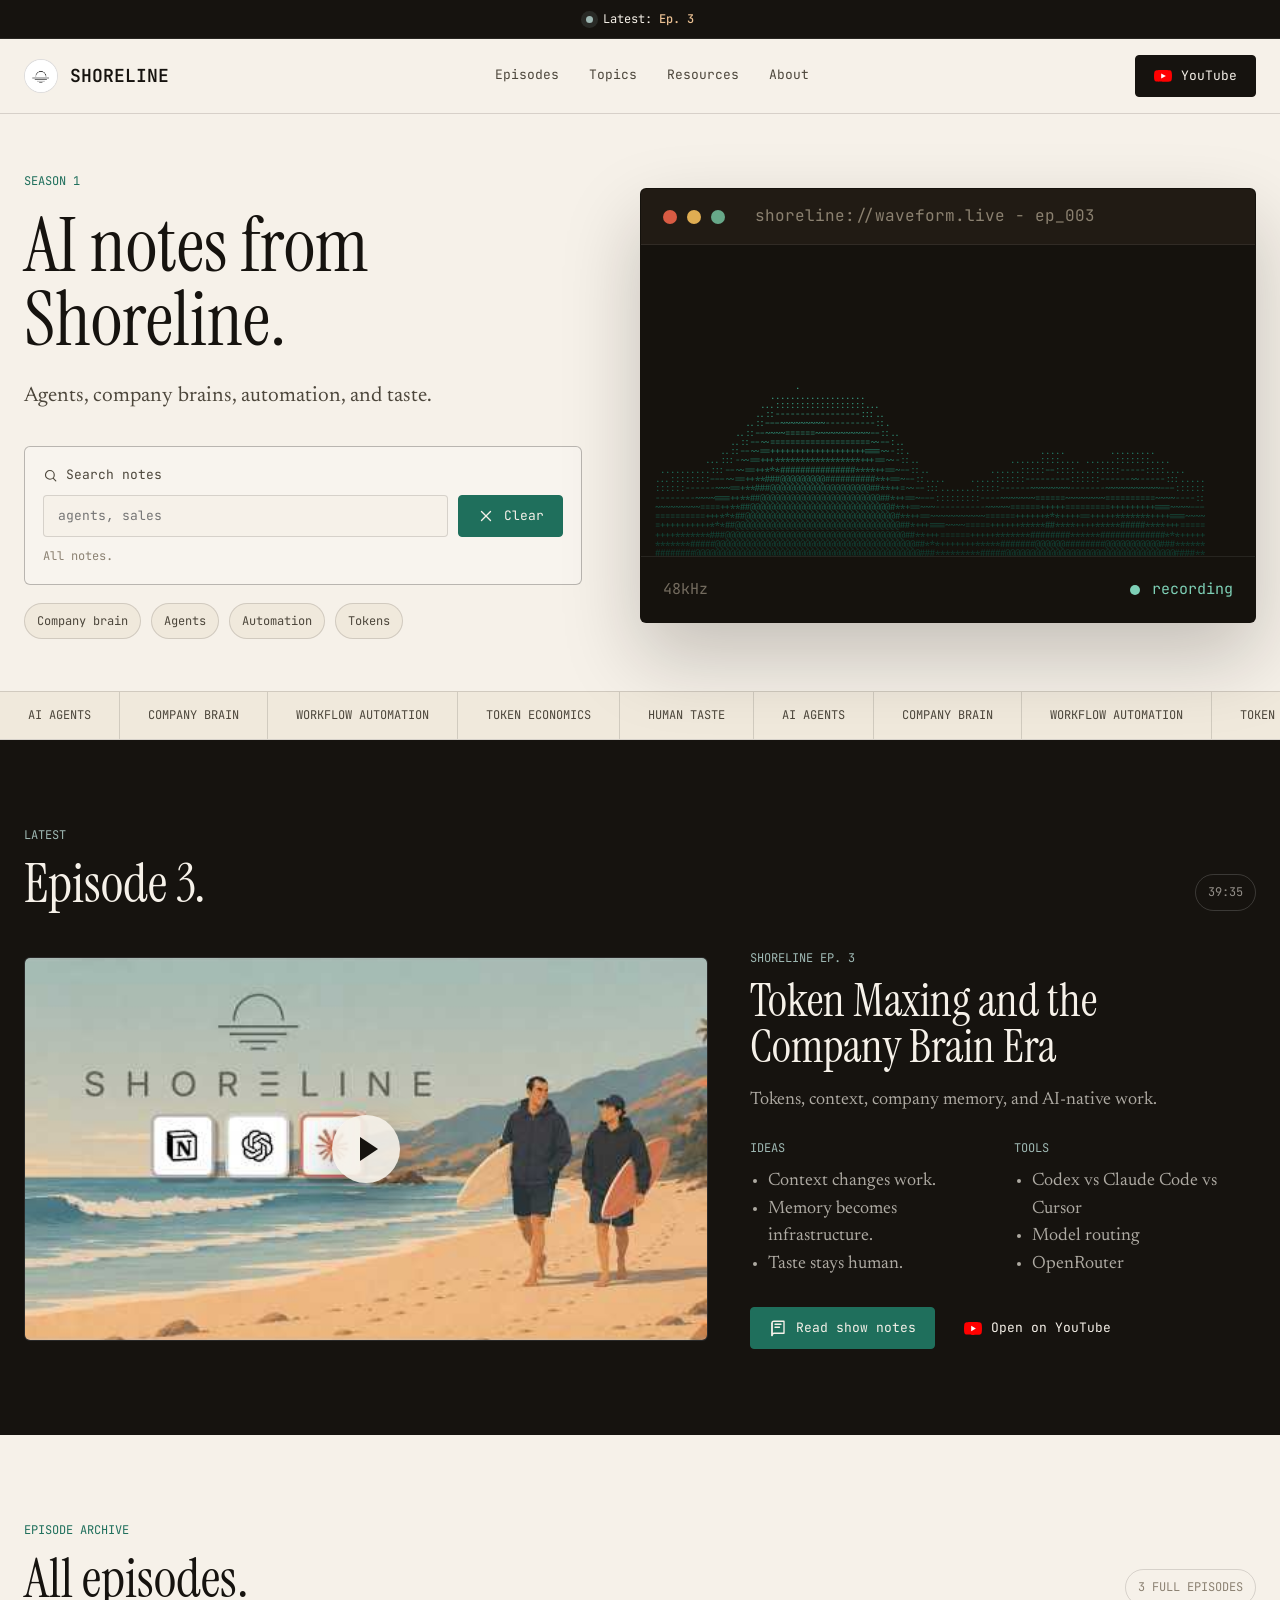
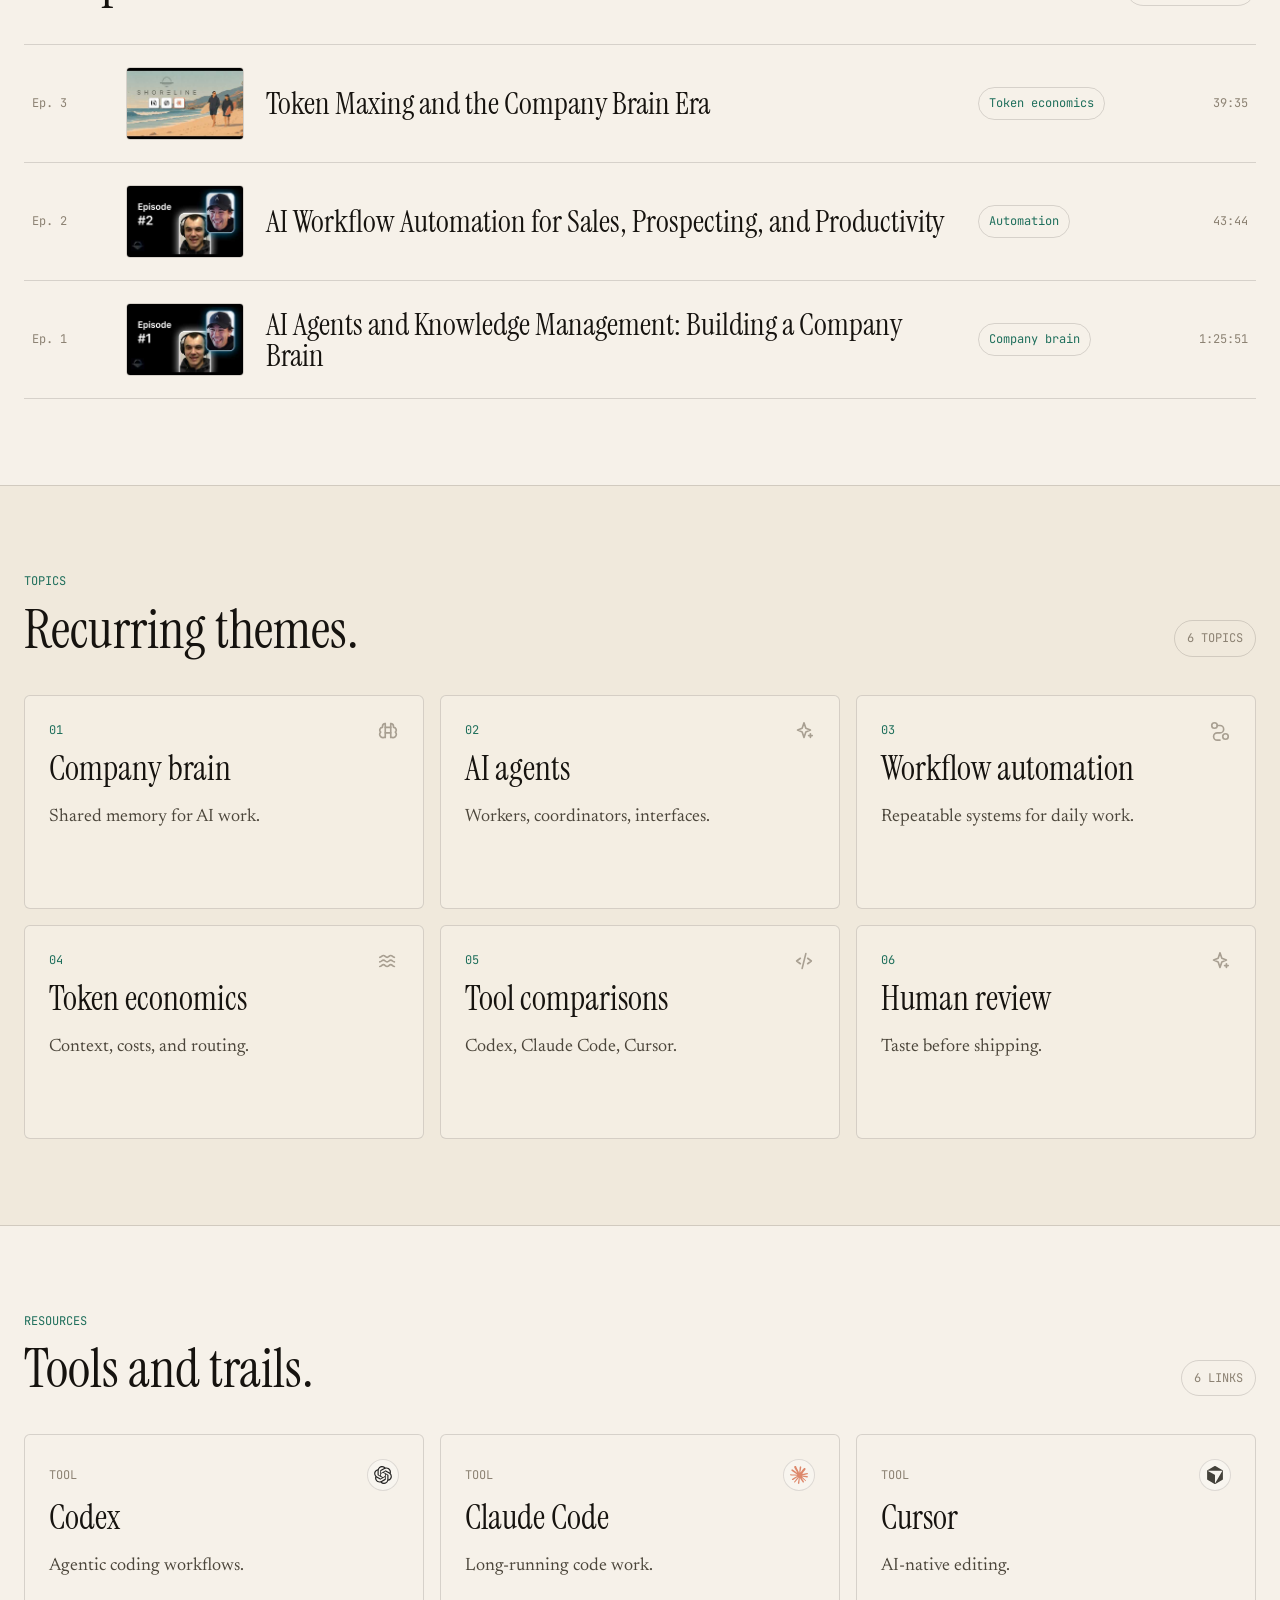
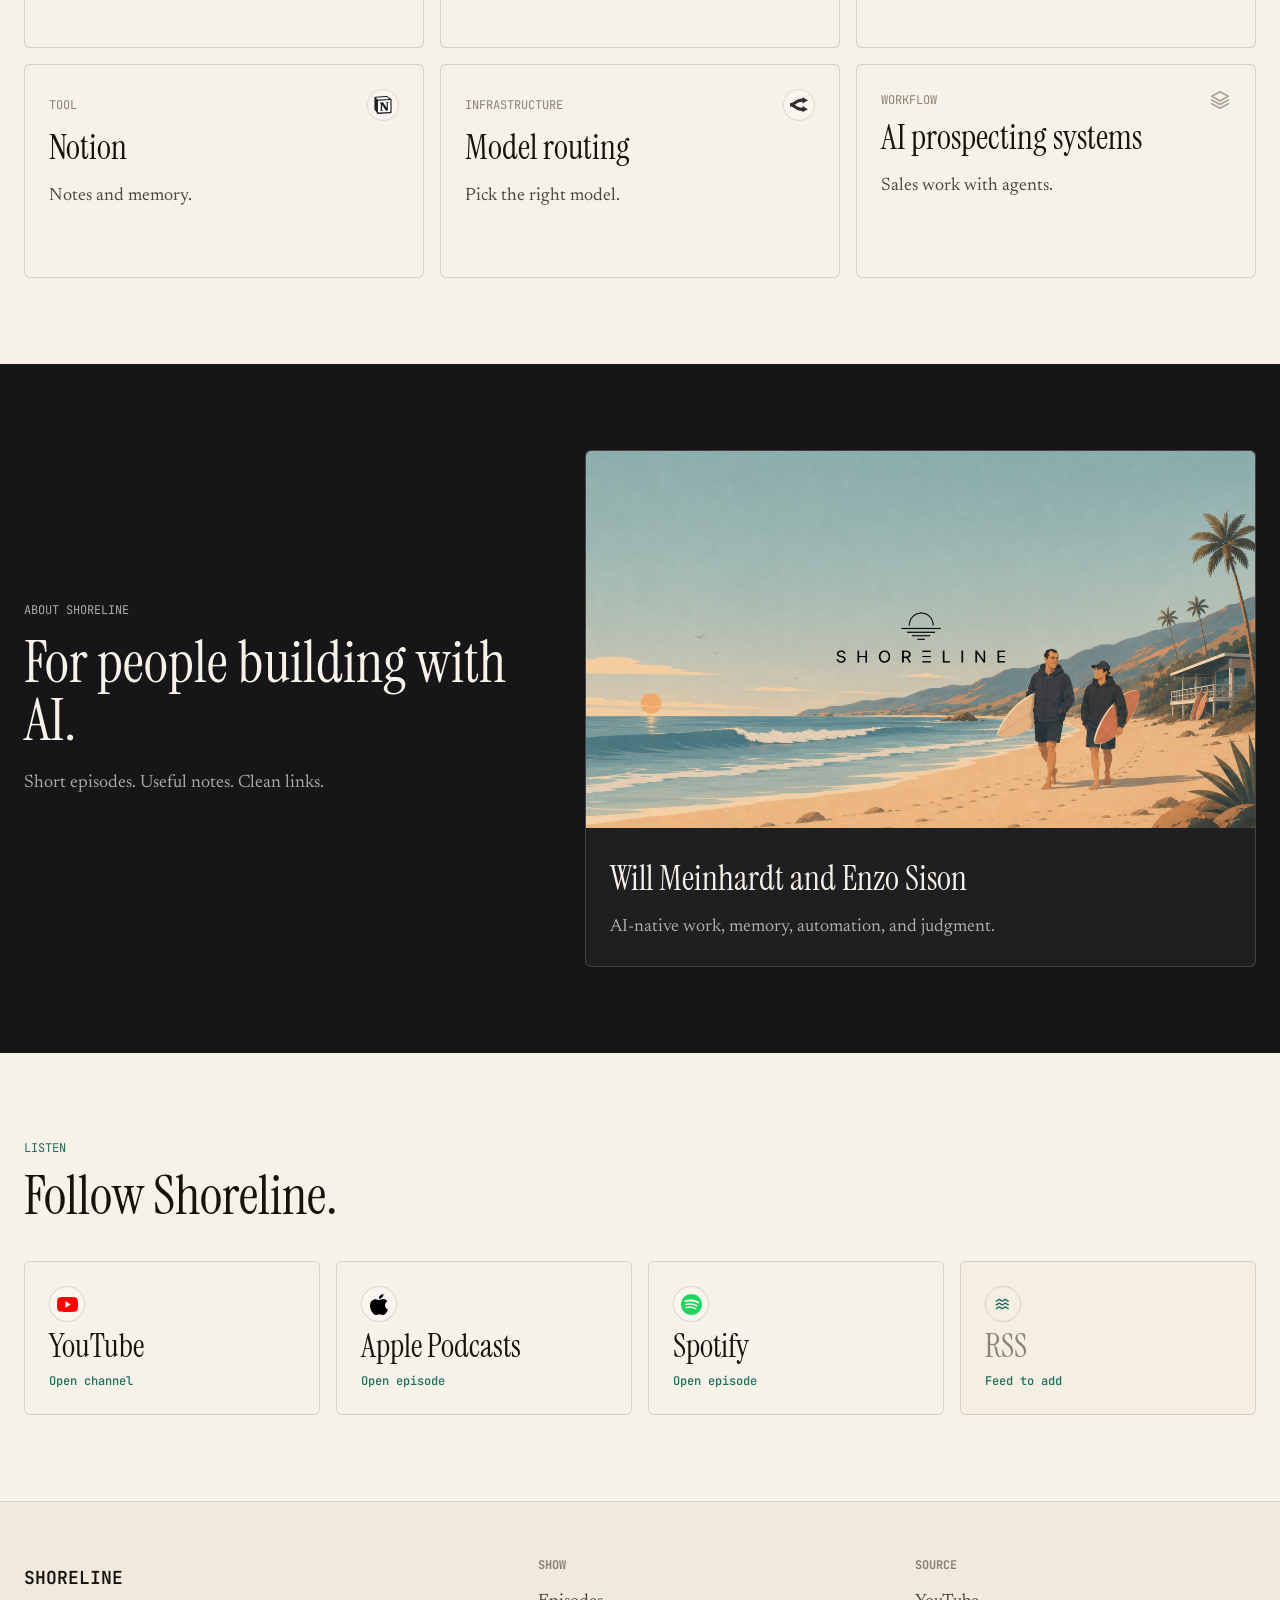
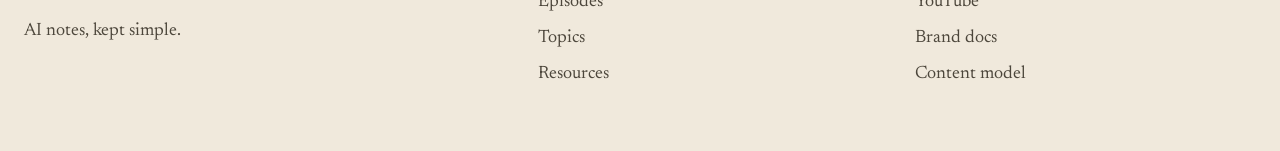
==== commit bf17a20d: "Add official SVGL brand logos" ====
--- a/index.html
+++ b/index.html
@@ -51,7 +51,7 @@
         <a href="#about">About</a>
       </div>
       <a class="button button-dark" href="https://www.youtube.com/@ShorelinePod" target="_blank" rel="noreferrer">
-        <svg class="icon" aria-hidden="true"><use href="assets/icons.svg#icon-youtube"></use></svg>
+        <img class="button-logo" src="assets/logos/youtube.svg" alt="">
         <span>YouTube</span>
       </a>
     </div>
@@ -164,7 +164,7 @@
                 <span>Read show notes</span>
               </a>
               <a class="button" href="https://www.youtube.com/watch?v=Fzl7IqTfpsE" target="_blank" rel="noreferrer">
-                <svg class="icon" aria-hidden="true"><use href="assets/icons.svg#icon-youtube"></use></svg>
+                <img class="button-logo" src="assets/logos/youtube.svg" alt="">
                 <span>Open on YouTube</span>
               </a>
             </div>
@@ -283,7 +283,7 @@
         </div>
 
         <div class="resource-grid">
-          <article class="resource-card searchable" data-index="codex coding agent tool comparison episode 3">
+          <article class="resource-card searchable" data-logo="openai" data-index="codex coding agent tool comparison episode 3">
             <div class="card-top">
               <span class="resource-type">Tool</span>
               <svg class="icon icon-badge" aria-hidden="true"><use href="assets/icons.svg#icon-code"></use></svg>
@@ -291,7 +291,7 @@
             <h3>Codex</h3>
             <p>Agentic coding workflows.</p>
           </article>
-          <article class="resource-card searchable" data-index="claude code anthropic coding agent tool comparison episode 3">
+          <article class="resource-card searchable" data-logo="claude" data-index="claude code anthropic coding agent tool comparison episode 3">
             <div class="card-top">
               <span class="resource-type">Tool</span>
               <svg class="icon icon-badge" aria-hidden="true"><use href="assets/icons.svg#icon-code"></use></svg>
@@ -299,7 +299,7 @@
             <h3>Claude Code</h3>
             <p>Long-running code work.</p>
           </article>
-          <article class="resource-card searchable" data-index="cursor ai editor coding tool comparison episode 3">
+          <article class="resource-card searchable" data-logo="cursor" data-index="cursor ai editor coding tool comparison episode 3">
             <div class="card-top">
               <span class="resource-type">Tool</span>
               <svg class="icon icon-badge" aria-hidden="true"><use href="assets/icons.svg#icon-route"></use></svg>
@@ -307,7 +307,7 @@
             <h3>Cursor</h3>
             <p>AI-native editing.</p>
           </article>
-          <article class="resource-card searchable" data-index="notion company brain notes knowledge management episode 1 episode 3">
+          <article class="resource-card searchable" data-logo="notion" data-index="notion company brain notes knowledge management episode 1 episode 3">
             <div class="card-top">
               <span class="resource-type">Tool</span>
               <svg class="icon icon-badge" aria-hidden="true"><use href="assets/icons.svg#icon-book"></use></svg>
@@ -315,7 +315,7 @@
             <h3>Notion</h3>
             <p>Notes and memory.</p>
           </article>
-          <article class="resource-card searchable" data-index="openrouter token costs model routing inference episode 3">
+          <article class="resource-card searchable" data-logo="openrouter" data-index="openrouter token costs model routing inference episode 3">
             <div class="card-top">
               <span class="resource-type">Infrastructure</span>
               <svg class="icon icon-badge" aria-hidden="true"><use href="assets/icons.svg#icon-route"></use></svg>
@@ -362,17 +362,17 @@
         </div>
         <div class="listen-grid">
           <a class="listen-card confirmed" href="https://www.youtube.com/@ShorelinePod" target="_blank" rel="noreferrer">
-            <span class="listen-icon"><svg class="icon" aria-hidden="true"><use href="assets/icons.svg#icon-youtube"></use></svg></span>
+            <span class="listen-icon brand-logo-icon"><img src="assets/logos/youtube.svg" alt="" loading="lazy"></span>
             <span class="listen-label">YouTube</span>
             <b>Open channel</b>
           </a>
           <a class="listen-card confirmed" href="https://podcasts.apple.com/us/podcast/shoreline/id1896869802?i=1000770876087" target="_blank" rel="noreferrer">
-            <span class="listen-icon"><svg class="icon" aria-hidden="true"><use href="assets/icons.svg#icon-headphones"></use></svg></span>
+            <span class="listen-icon brand-logo-icon"><img src="assets/logos/apple-light.svg" alt="" loading="lazy"></span>
             <span class="listen-label">Apple Podcasts</span>
             <b>Open episode</b>
           </a>
           <a class="listen-card confirmed" href="https://open.spotify.com/episode/1qvT615rgvCYkKJWZBxaEk?si=ux8AdJCKQ2a9GMfgnpOq3w" target="_blank" rel="noreferrer">
-            <span class="listen-icon"><svg class="icon" aria-hidden="true"><use href="assets/icons.svg#icon-radio"></use></svg></span>
+            <span class="listen-icon brand-logo-icon"><img src="assets/logos/spotify.svg" alt="" loading="lazy"></span>
             <span class="listen-label">Spotify</span>
             <b>Open episode</b>
           </a>
--- a/assets/styles.css
+++ b/assets/styles.css
@@ -185,7 +185,19 @@
   transition: transform 160ms ease;
 }
 
+.button-logo {
+  width: 18px;
+  height: 18px;
+  flex: 0 0 18px;
+  object-fit: contain;
+  transition: transform 160ms ease;
+}
+
 .button:hover .icon {
+  transform: translateX(1px);
+}
+
+.button:hover .button-logo {
   transform: translateX(1px);
 }
 
@@ -873,6 +885,125 @@
   transform: translateY(-2px) rotate(-4deg);
 }
 
+.resource-card[data-logo] .icon-badge {
+  display: none;
+}
+
+.resource-card[data-logo] .card-top::after,
+.resource-note[data-logo]::after {
+  content: "";
+  width: 30px;
+  height: 30px;
+  flex: 0 0 30px;
+  border: 1px solid var(--line);
+  border-radius: 50%;
+  background-color: rgba(255, 255, 255, 0.34);
+  background-position: center;
+  background-repeat: no-repeat;
+  background-size: 18px 18px;
+  opacity: 0.86;
+  transition: border-color 180ms ease, background-color 180ms ease, opacity 180ms ease, transform 180ms ease;
+}
+
+.resource-note[data-logo]::after {
+  position: absolute;
+  top: 20px;
+  right: 20px;
+}
+
+.resource-card[data-logo]:hover .card-top::after,
+.resource-note[data-logo]:hover::after {
+  border-color: rgba(31, 111, 92, 0.36);
+  background-color: rgba(126, 208, 182, 0.12);
+  opacity: 1;
+  transform: translateY(-2px);
+}
+
+.resource-card[data-logo="openai"] .card-top::after,
+.resource-note[data-logo="openai"]::after {
+  background-image: url("logos/openai-light.svg");
+}
+
+.resource-card[data-logo="claude"] .card-top::after,
+.resource-note[data-logo="claude"]::after {
+  background-image: url("logos/claude-ai.svg");
+}
+
+.resource-card[data-logo="cursor"] .card-top::after,
+.resource-note[data-logo="cursor"]::after {
+  background-image: url("logos/cursor-light.svg");
+}
+
+.resource-card[data-logo="notion"] .card-top::after,
+.resource-note[data-logo="notion"]::after {
+  background-image: url("logos/notion.svg");
+}
+
+.resource-card[data-logo="openrouter"] .card-top::after,
+.resource-note[data-logo="openrouter"]::after {
+  background-image: url("logos/openrouter-light.svg");
+}
+
+.resource-card[data-logo="mcp"] .card-top::after,
+.resource-note[data-logo="mcp"]::after {
+  background-image: url("logos/model-context-protocol-light.svg");
+}
+
+.resource-card[data-logo="ollama"] .card-top::after,
+.resource-note[data-logo="ollama"]::after {
+  background-image: url("logos/ollama-light.svg");
+}
+
+.resource-card[data-logo="obsidian"] .card-top::after,
+.resource-note[data-logo="obsidian"]::after {
+  background-image: url("logos/obsidian.svg");
+}
+
+.resource-card[data-logo="telegram"] .card-top::after,
+.resource-note[data-logo="telegram"]::after {
+  background-image: url("logos/telegram.svg");
+}
+
+.resource-card[data-logo="vercel"] .card-top::after,
+.resource-note[data-logo="vercel"]::after {
+  background-image: url("logos/vercel-light.svg");
+}
+
+.resource-card[data-logo="github"] .card-top::after,
+.resource-note[data-logo="github"]::after {
+  background-image: url("logos/github-light.svg");
+}
+
+.resource-card[data-logo="sentry"] .card-top::after,
+.resource-note[data-logo="sentry"]::after {
+  background-image: url("logos/sentry.svg");
+}
+
+.resource-card[data-logo="google-analytics"] .card-top::after,
+.resource-note[data-logo="google-analytics"]::after {
+  background-image: url("logos/google-analytics.svg");
+}
+
+.resource-card[data-logo="salesforce"] .card-top::after,
+.resource-note[data-logo="salesforce"]::after {
+  background-image: url("logos/salesforce.svg");
+}
+
+.resource-card[data-logo="replit"] .card-top::after,
+.resource-note[data-logo="replit"]::after {
+  background-image: url("logos/replit.svg");
+}
+
+.resource-card[data-logo="stripe"] .card-top::after,
+.resource-note[data-logo="stripe"]::after {
+  background-image: url("logos/stripe.svg");
+}
+
+.resource-card[data-logo="youtube"] .card-top::after,
+.resource-note[data-logo="youtube"]::after {
+  background-image: url("logos/youtube.svg");
+}
+
 .topic-card p,
 .resource-card p {
   color: var(--ink-soft);
@@ -953,11 +1084,26 @@
   transition: background 180ms ease, border-color 180ms ease, color 180ms ease, transform 180ms ease;
 }
 
+.listen-icon img {
+  width: 21px;
+  height: 21px;
+  object-fit: contain;
+}
+
+.listen-icon.brand-logo-icon {
+  background: rgba(255, 255, 255, 0.34);
+}
+
 .listen-card.confirmed:hover .listen-icon {
   border-color: var(--teal);
   background: var(--teal);
   color: var(--paper);
   transform: translateY(-2px);
+}
+
+.listen-card.confirmed:hover .listen-icon.brand-logo-icon {
+  border-color: rgba(31, 111, 92, 0.36);
+  background: rgba(255, 255, 255, 0.5);
 }
 
 .listen-card .listen-label {
@@ -1398,6 +1544,10 @@
   display: flex;
   flex-direction: column;
   min-height: 238px;
+}
+
+.resource-note[data-logo] {
+  padding-right: 68px;
 }
 
 .resource-note .text-link {
@@ -1591,6 +1741,7 @@
   width: 24px;
   height: 24px;
   color: var(--sea);
+  object-fit: contain;
   opacity: 0.82;
   transition: opacity 160ms ease, transform 160ms ease;
 }
@@ -1848,6 +1999,17 @@
   font-family: var(--mono);
   font-size: 18px;
   font-weight: 600;
+}
+
+.resource-icon img {
+  width: 30px;
+  height: 30px;
+  object-fit: contain;
+}
+
+.resource-icon.logo-icon {
+  background: var(--paper);
+  color: var(--ink);
 }
 
 .resource-feature h3 {
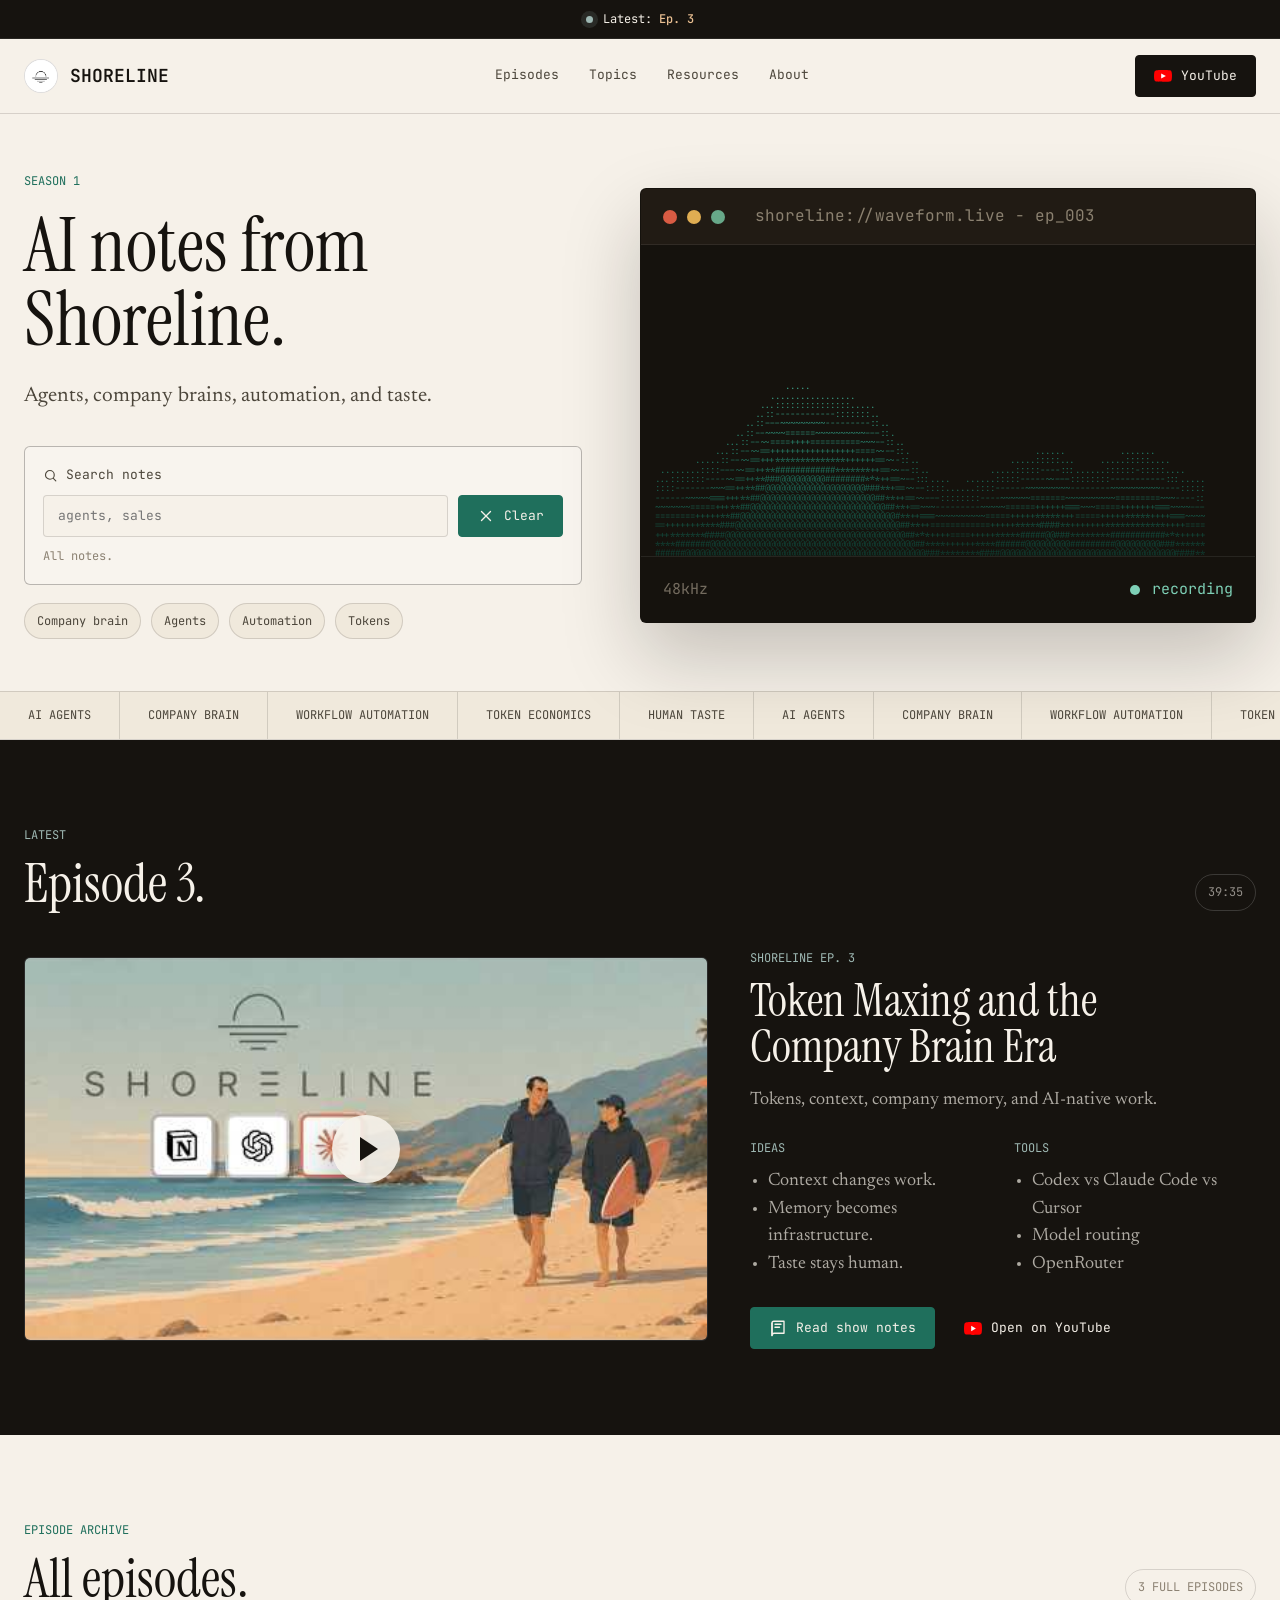
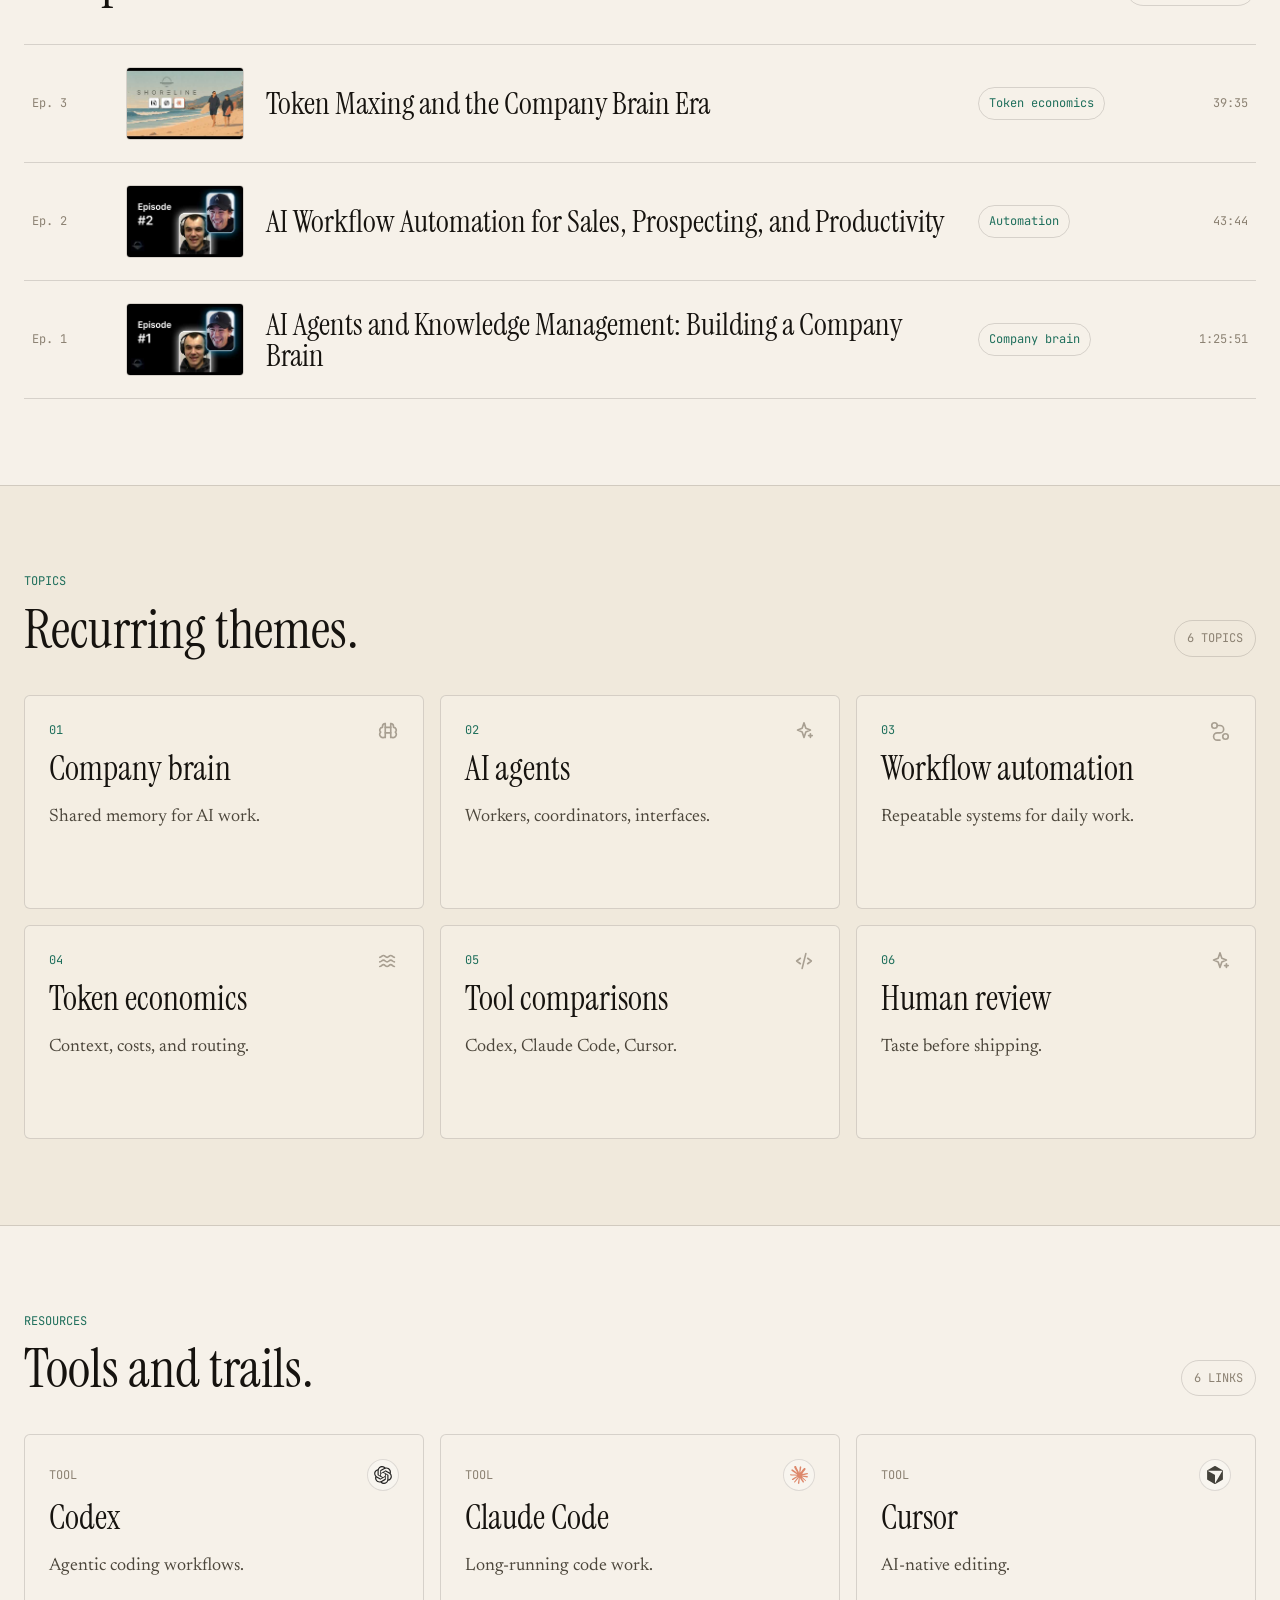
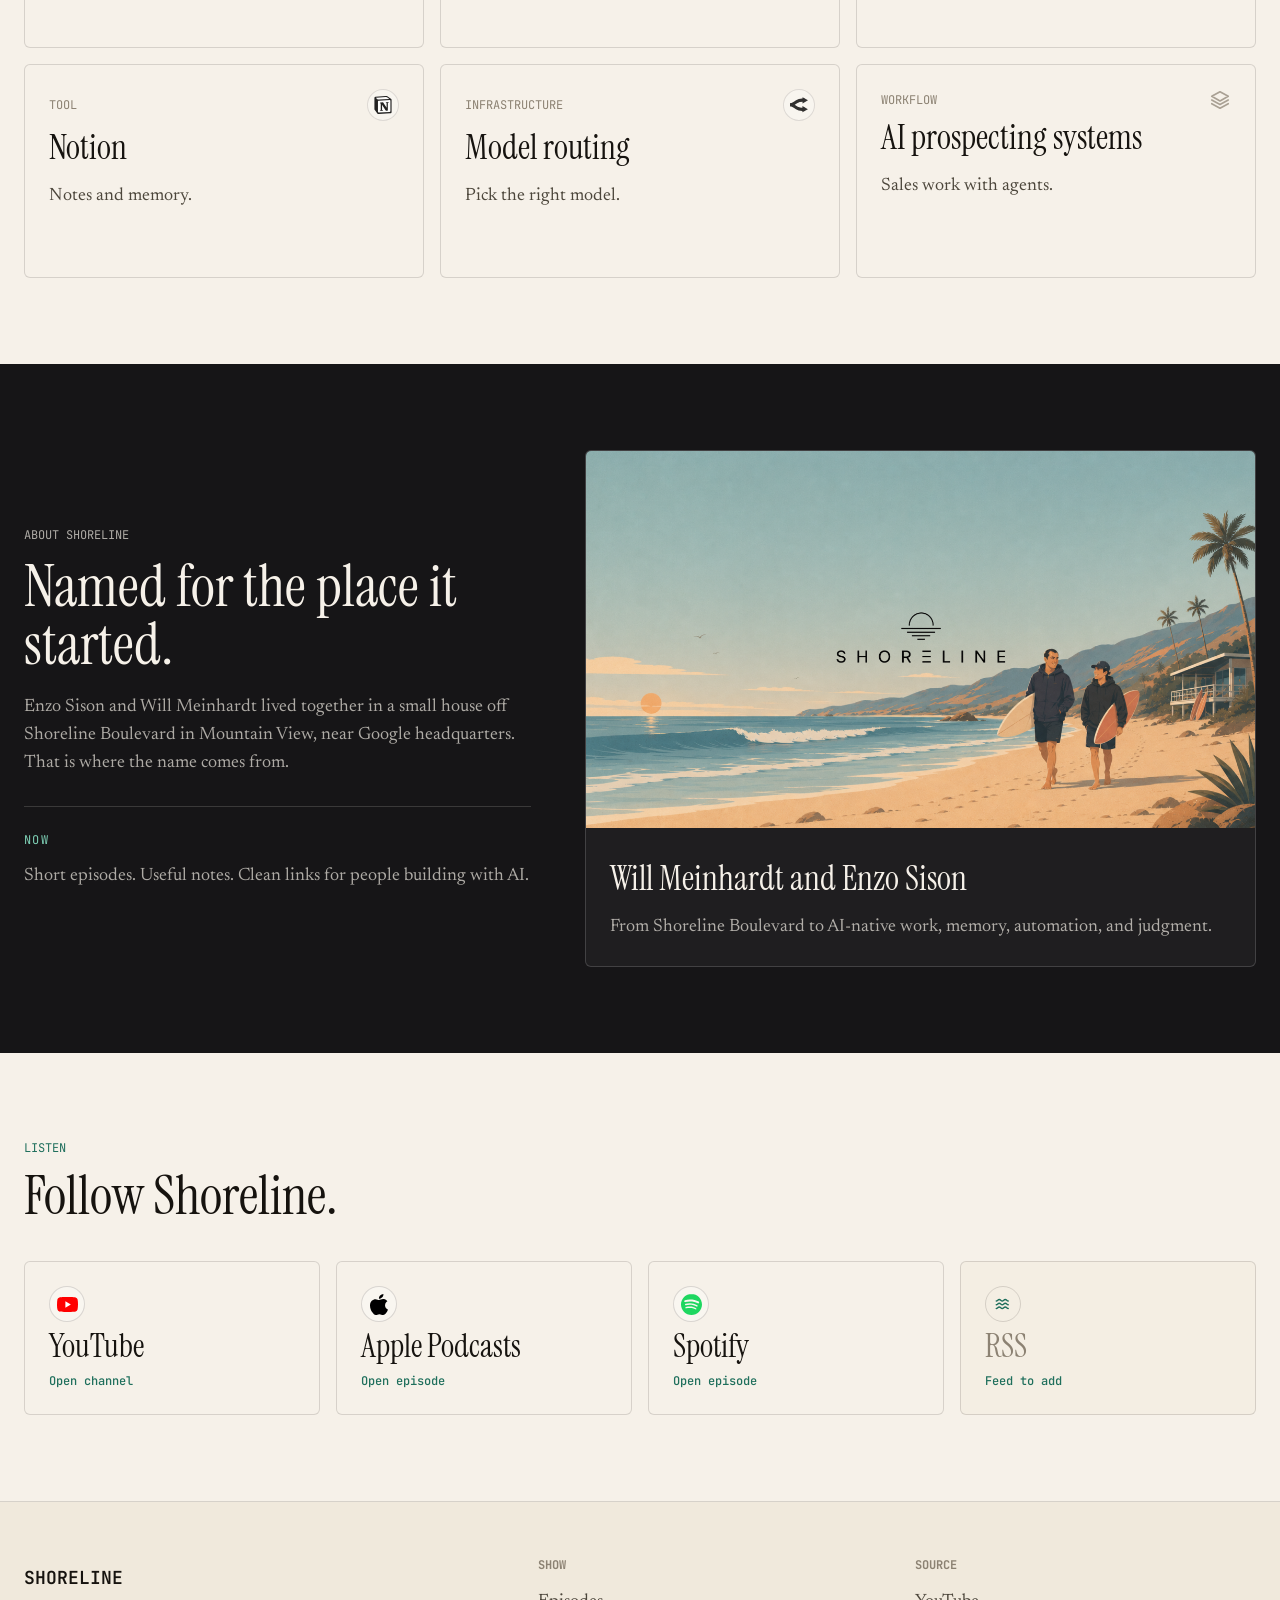
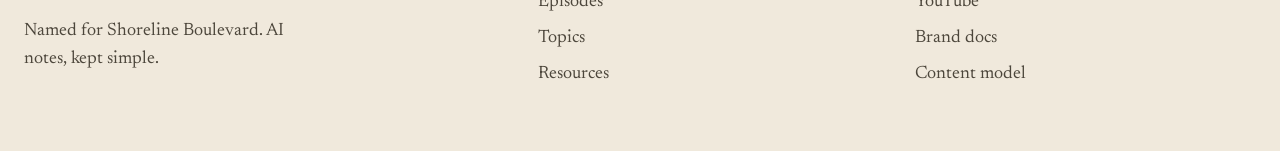
==== commit d2998ebd: "Add Shoreline origin story" ====
--- a/index.html
+++ b/index.html
@@ -63,6 +63,7 @@
       <a href="#episodes">Episodes</a>
       <a href="#topics">Topics</a>
       <a href="#resources">Resources</a>
+      <a href="#about">About</a>
       <a href="#listen">Listen</a>
     </div>
   </div>
@@ -339,14 +340,18 @@
       <div class="wrap about-grid">
         <div>
           <p class="eyebrow">About Shoreline</p>
-          <h2>For people building with AI.</h2>
-          <p>Short episodes. Useful notes. Clean links.</p>
+          <h2>Named for the place it started.</h2>
+          <p>Enzo Sison and Will Meinhardt lived together in a small house off Shoreline Boulevard in Mountain View, near Google headquarters. That is where the name comes from.</p>
+          <div class="origin-note">
+            <span>Now</span>
+            <p>Short episodes. Useful notes. Clean links for people building with AI.</p>
+          </div>
         </div>
         <div class="host-panel">
           <img src="assets/images/shoreline-banner.png" alt="Shoreline banner artwork with two surfers walking near the ocean">
           <div class="host-copy">
             <h3>Will Meinhardt and Enzo Sison</h3>
-            <p>AI-native work, memory, automation, and judgment.</p>
+            <p>From Shoreline Boulevard to AI-native work, memory, automation, and judgment.</p>
           </div>
         </div>
       </div>
@@ -390,7 +395,7 @@
     <div class="wrap footer-grid">
       <div>
         <a class="footer-brand" href="#top">Shoreline</a>
-        <p>AI notes, kept simple.</p>
+        <p>Named for Shoreline Boulevard. AI notes, kept simple.</p>
       </div>
       <div>
         <h2>Show</h2>
--- a/assets/styles.css
+++ b/assets/styles.css
@@ -1041,6 +1041,25 @@
   color: rgba(246, 241, 233, 0.68);
 }
 
+.origin-note {
+  max-width: 520px;
+  margin-top: 28px;
+  padding-top: 20px;
+  border-top: 1px solid rgba(246, 241, 233, 0.16);
+}
+
+.origin-note span {
+  color: var(--sea);
+  font-family: var(--mono);
+  font-size: 12px;
+  letter-spacing: 0.12em;
+  text-transform: uppercase;
+}
+
+.origin-note p {
+  margin: 8px 0 0;
+}
+
 .host-panel {
   border: 1px solid rgba(255, 255, 255, 0.16);
   border-radius: 6px;
@@ -2440,6 +2459,16 @@
     padding-inline: 13px;
   }
 
+  .searchable,
+  #latest,
+  #episodes,
+  #topics,
+  #resources,
+  #about,
+  #listen {
+    scroll-margin-top: 150px;
+  }
+
   .section {
     padding: 52px 0;
   }
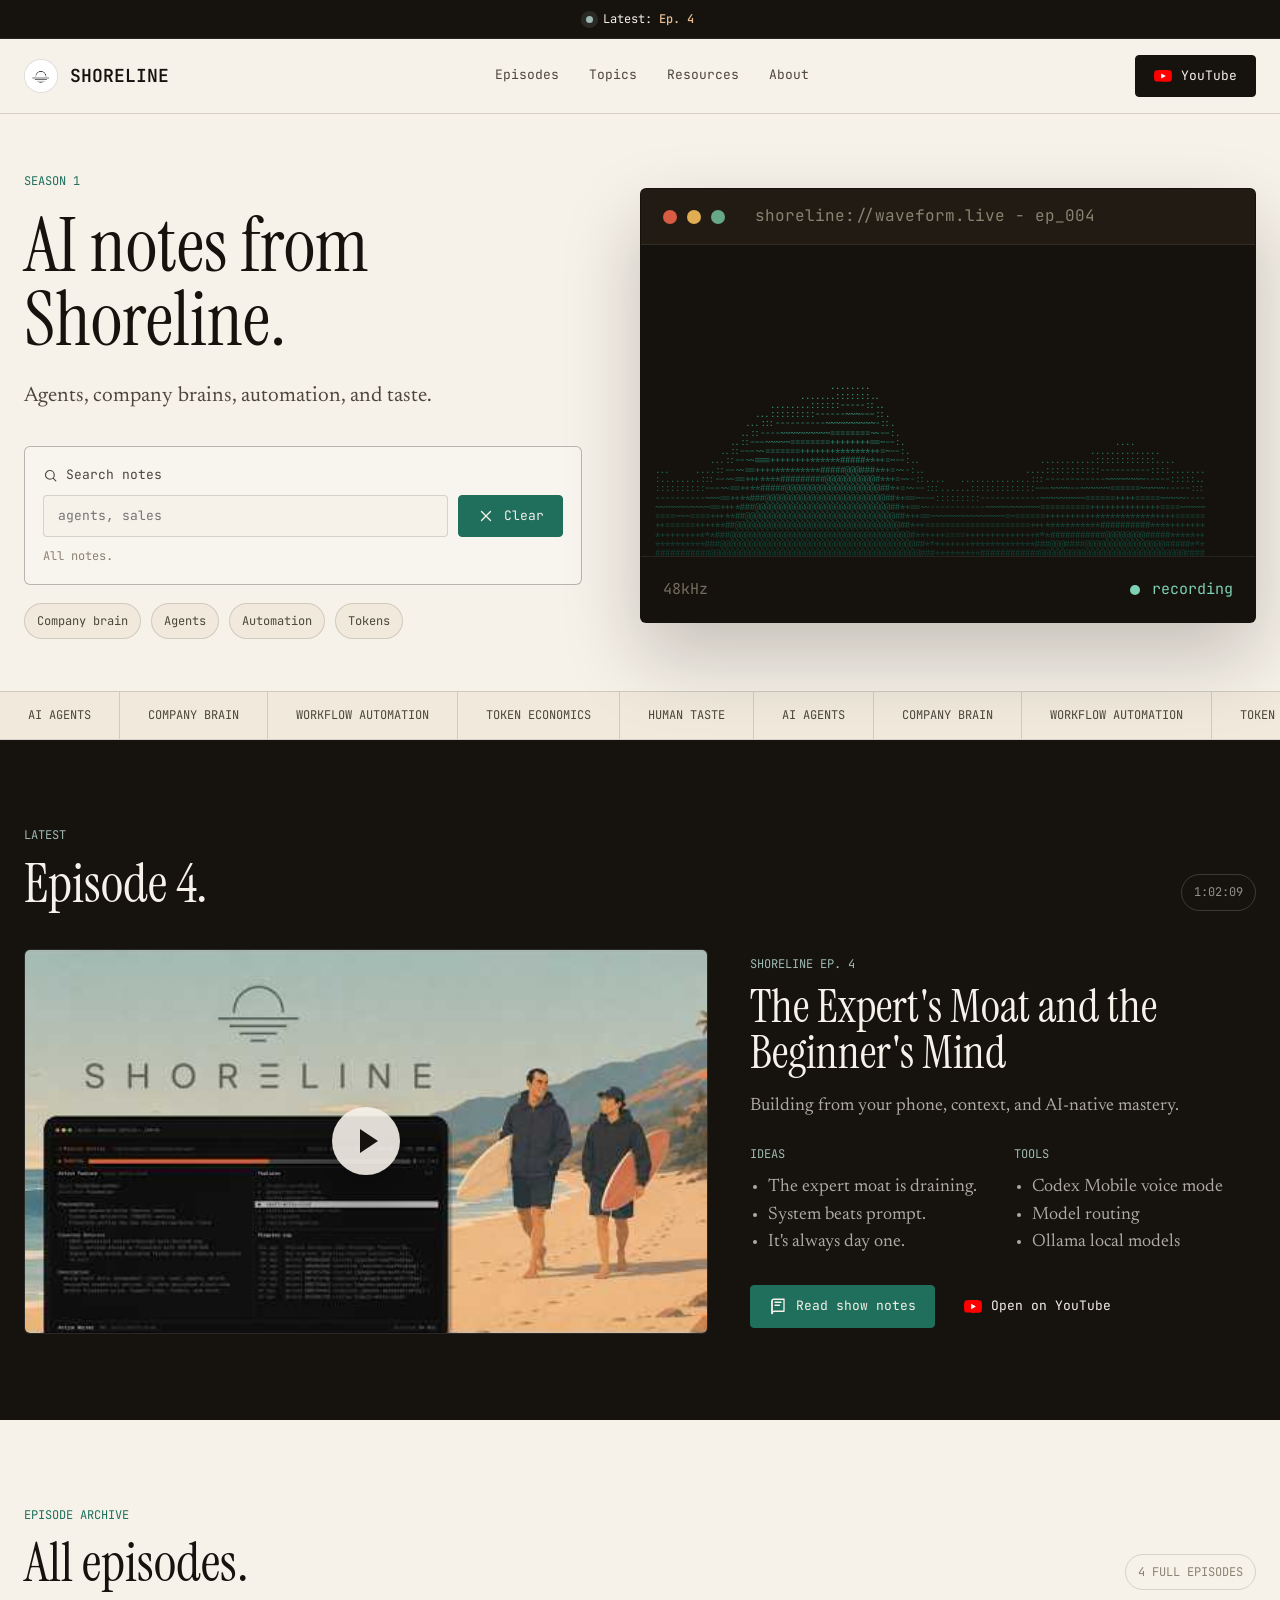
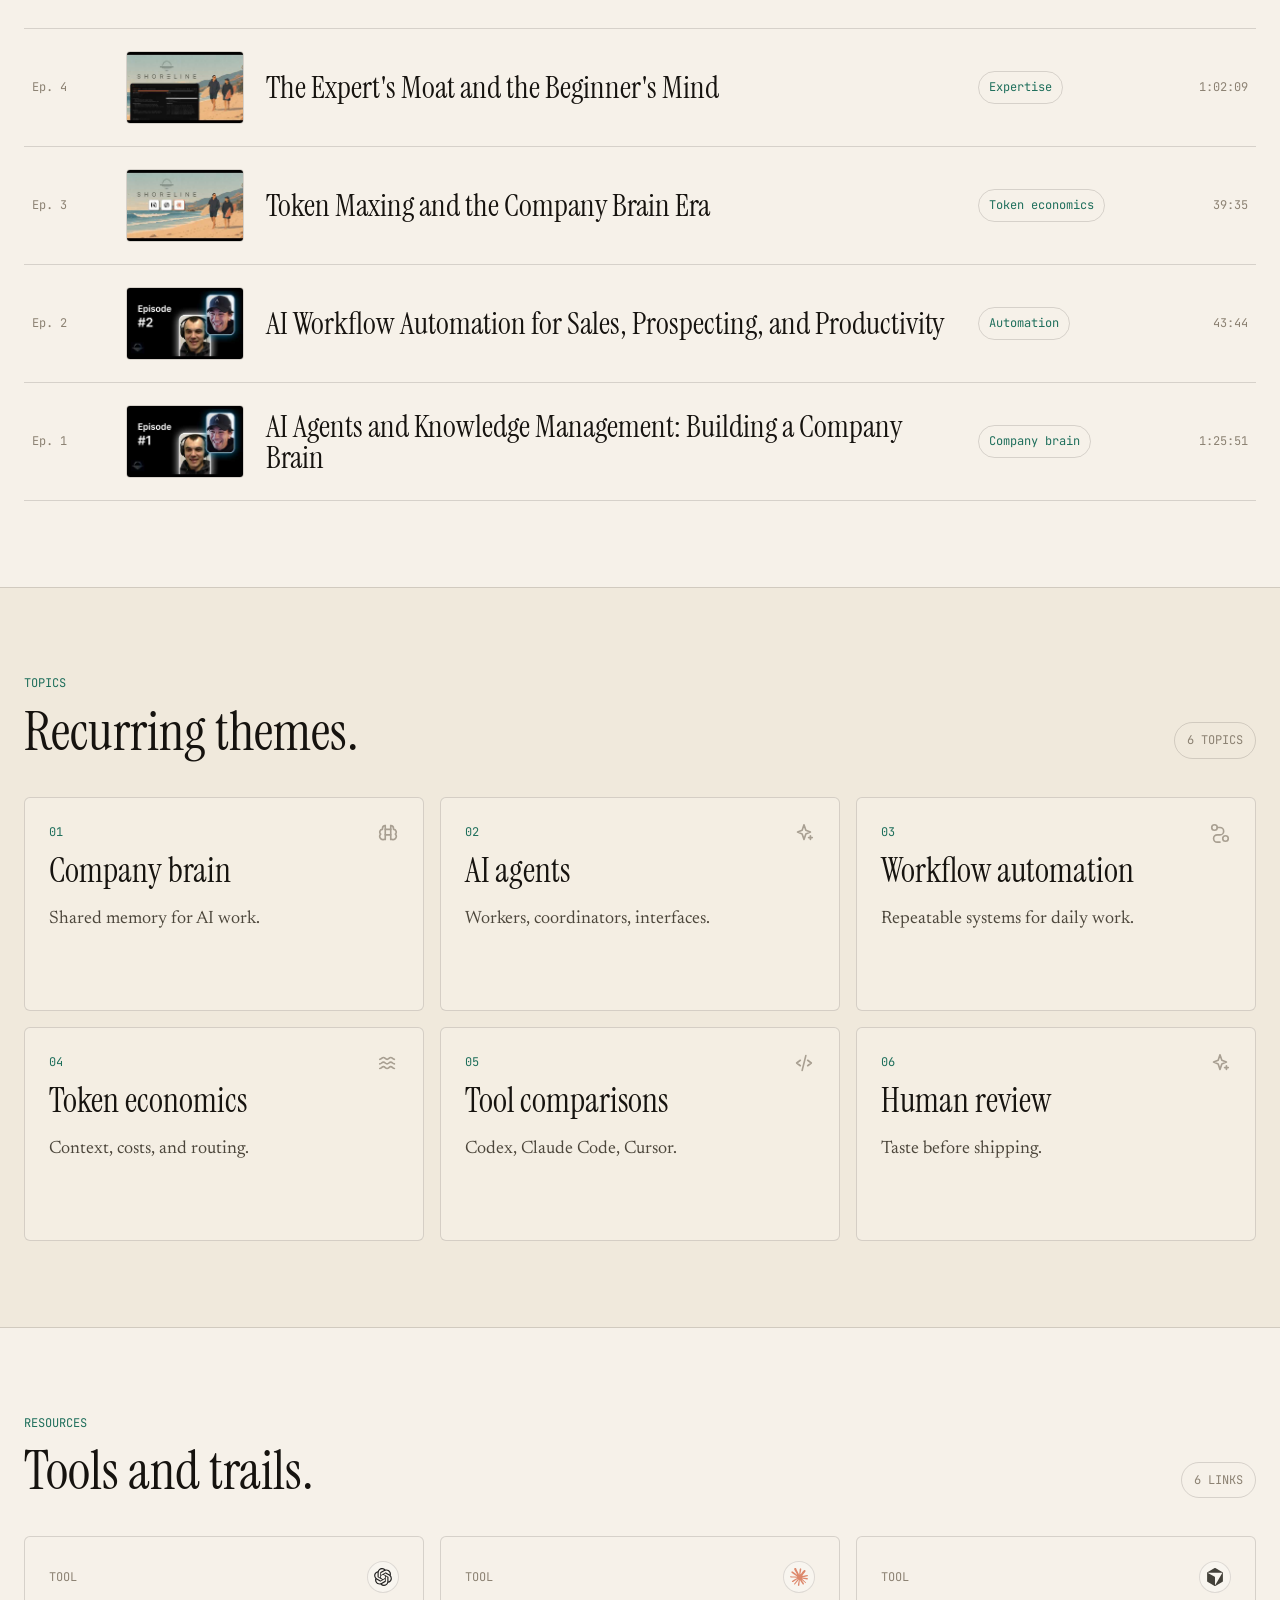
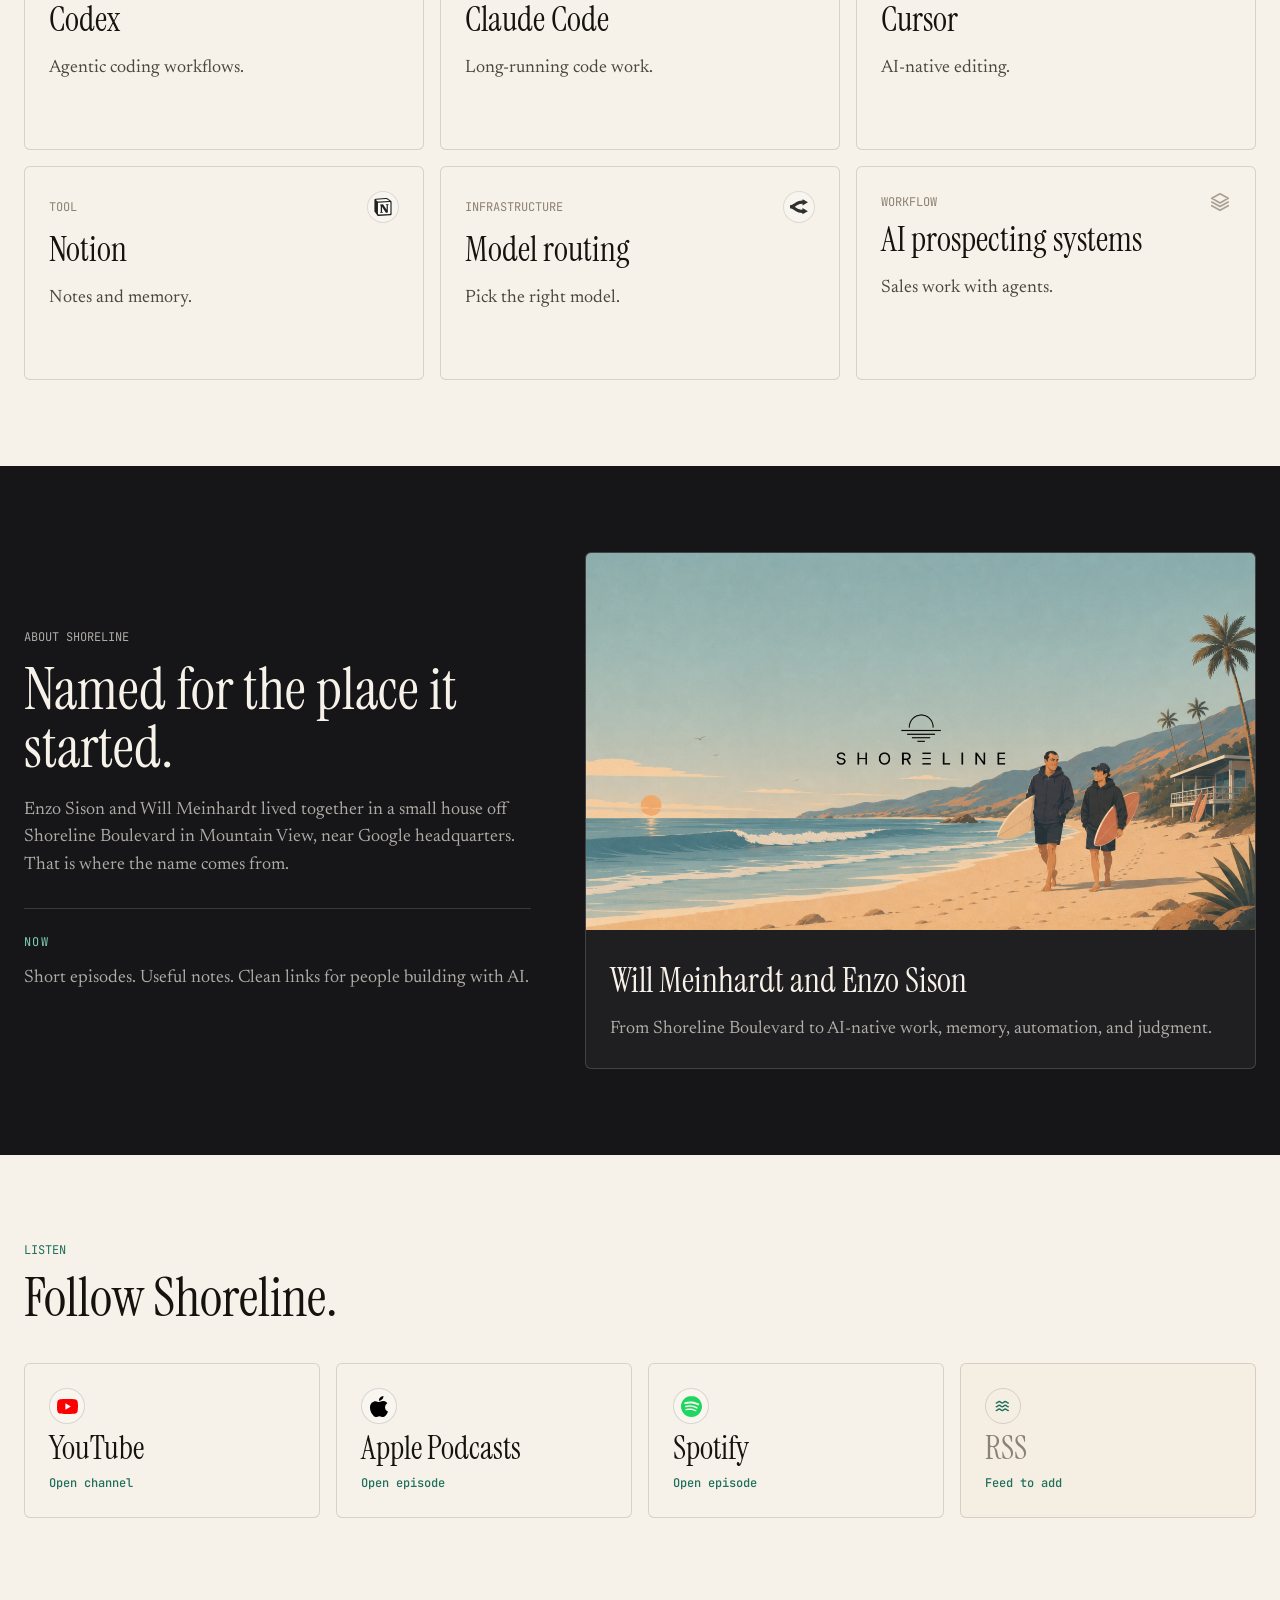
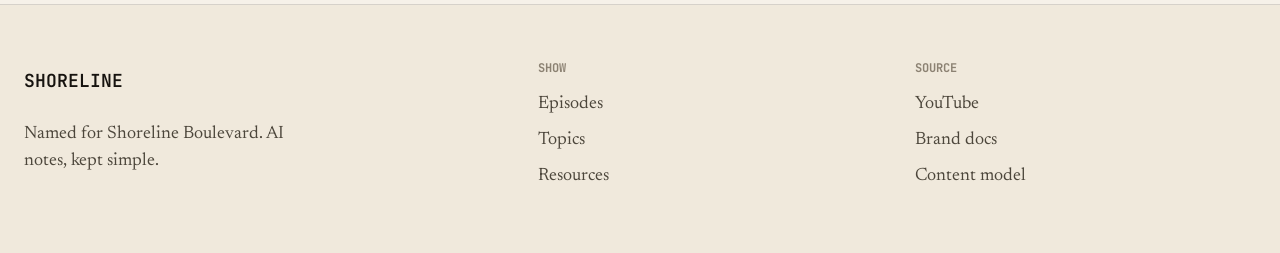
==== commit 27c94a96: "Add Episode 4 show notes Add the Episode 4 page ("The Expert's Moat and the Beginner's Mind") with t" ====
--- a/index.html
+++ b/index.html
@@ -34,7 +34,7 @@
   <div class="topbar">
     <div class="wrap topbar-inner">
       <span class="live-dot" aria-hidden="true"></span>
-      <span>Latest: <b>Ep. 3</b></span>
+      <span>Latest: <b>Ep. 4</b></span>
     </div>
   </div>
 
@@ -102,7 +102,7 @@
             <span class="terminal-dot dot-red"></span>
             <span class="terminal-dot dot-yellow"></span>
             <span class="terminal-dot dot-green"></span>
-            <span class="terminal-path">shoreline://waveform.live - ep_003</span>
+            <span class="terminal-path">shoreline://waveform.live - ep_004</span>
           </div>
           <pre class="ascii-wave" id="hero-ascii-wave" aria-hidden="true"></pre>
           <div class="terminal-foot">
@@ -127,44 +127,44 @@
         <div class="section-head">
           <div>
             <p class="eyebrow">Latest</p>
-            <h2>Episode 3.</h2>
-          </div>
-          <span class="meta-pill">39:35</span>
-        </div>
-
-        <div class="latest-feature" id="episode-3" data-index="token maxing company brain codex claude code cursor openrouter token costs end of apps">
-          <a class="video-frame" href="https://www.youtube.com/watch?v=Fzl7IqTfpsE" target="_blank" rel="noreferrer" aria-label="Watch Token Maxing and the Company Brain Era on YouTube">
-            <img src="assets/images/episode-3.jpg" alt="Episode 3 thumbnail for Shoreline">
+            <h2>Episode 4.</h2>
+          </div>
+          <span class="meta-pill">1:02:09</span>
+        </div>
+
+        <div class="latest-feature" id="episode-4" data-index="expert moat beginner mind context building from phone codex mobile voice mode model routing open source deepseek ollama mastery taste">
+          <a class="video-frame" href="https://www.youtube.com/watch?v=lHUx8sn6-Rg" target="_blank" rel="noreferrer" aria-label="Watch The Expert's Moat and the Beginner's Mind on YouTube">
+            <img src="assets/images/episode-4.jpg" alt="Episode 4 thumbnail for Shoreline">
             <span class="play-disc" aria-hidden="true"></span>
           </a>
           <div class="note-stack">
-            <p class="episode-kicker">Shoreline Ep. 3</p>
-            <h3>Token Maxing and the Company Brain Era</h3>
-            <p>Tokens, context, company memory, and AI-native work.</p>
+            <p class="episode-kicker">Shoreline Ep. 4</p>
+            <h3>The Expert's Moat and the Beginner's Mind</h3>
+            <p>Building from your phone, context, and AI-native mastery.</p>
             <div class="note-grid">
               <div>
                 <span>Ideas</span>
                 <ul>
-                  <li>Context changes work.</li>
-                  <li>Memory becomes infrastructure.</li>
-                  <li>Taste stays human.</li>
+                  <li>The expert moat is draining.</li>
+                  <li>System beats prompt.</li>
+                  <li>It's always day one.</li>
                 </ul>
               </div>
               <div>
                 <span>Tools</span>
                 <ul>
-                  <li>Codex vs Claude Code vs Cursor</li>
+                  <li>Codex Mobile voice mode</li>
                   <li>Model routing</li>
-                  <li>OpenRouter</li>
+                  <li>Ollama local models</li>
                 </ul>
               </div>
             </div>
             <div class="episode-actions">
-              <a class="button button-teal" href="episodes/episode-3.html">
+              <a class="button button-teal" href="episodes/episode-4.html">
                 <svg class="icon" aria-hidden="true"><use href="assets/icons.svg#icon-book"></use></svg>
                 <span>Read show notes</span>
               </a>
-              <a class="button" href="https://www.youtube.com/watch?v=Fzl7IqTfpsE" target="_blank" rel="noreferrer">
+              <a class="button" href="https://www.youtube.com/watch?v=lHUx8sn6-Rg" target="_blank" rel="noreferrer">
                 <img class="button-logo" src="assets/logos/youtube.svg" alt="">
                 <span>Open on YouTube</span>
               </a>
@@ -181,10 +181,17 @@
             <p class="eyebrow">Episode archive</p>
             <h2>All episodes.</h2>
           </div>
-          <span class="meta-pill">3 full episodes</span>
+          <span class="meta-pill">4 full episodes</span>
         </div>
 
         <div class="episode-list">
+          <a class="episode-row searchable" href="episodes/episode-4.html" data-index="episode 4 expert moat beginner mind context building from phone codex mobile voice mode model routing open source deepseek ollama mastery taste system engineering show notes">
+            <span class="episode-num">Ep. 4</span>
+            <img src="assets/images/episode-4.jpg" alt="" class="episode-thumb">
+            <span class="episode-title">The Expert's Moat and the Beginner's Mind</span>
+            <span class="episode-tag">Expertise</span>
+            <span class="episode-duration">1:02:09</span>
+          </a>
           <a class="episode-row searchable" href="episodes/episode-3.html" data-index="episode 3 token maxing company brain codex claude cursor openrouter end of apps token costs show notes">
             <span class="episode-num">Ep. 3</span>
             <img src="assets/images/episode-3.jpg" alt="" class="episode-thumb">
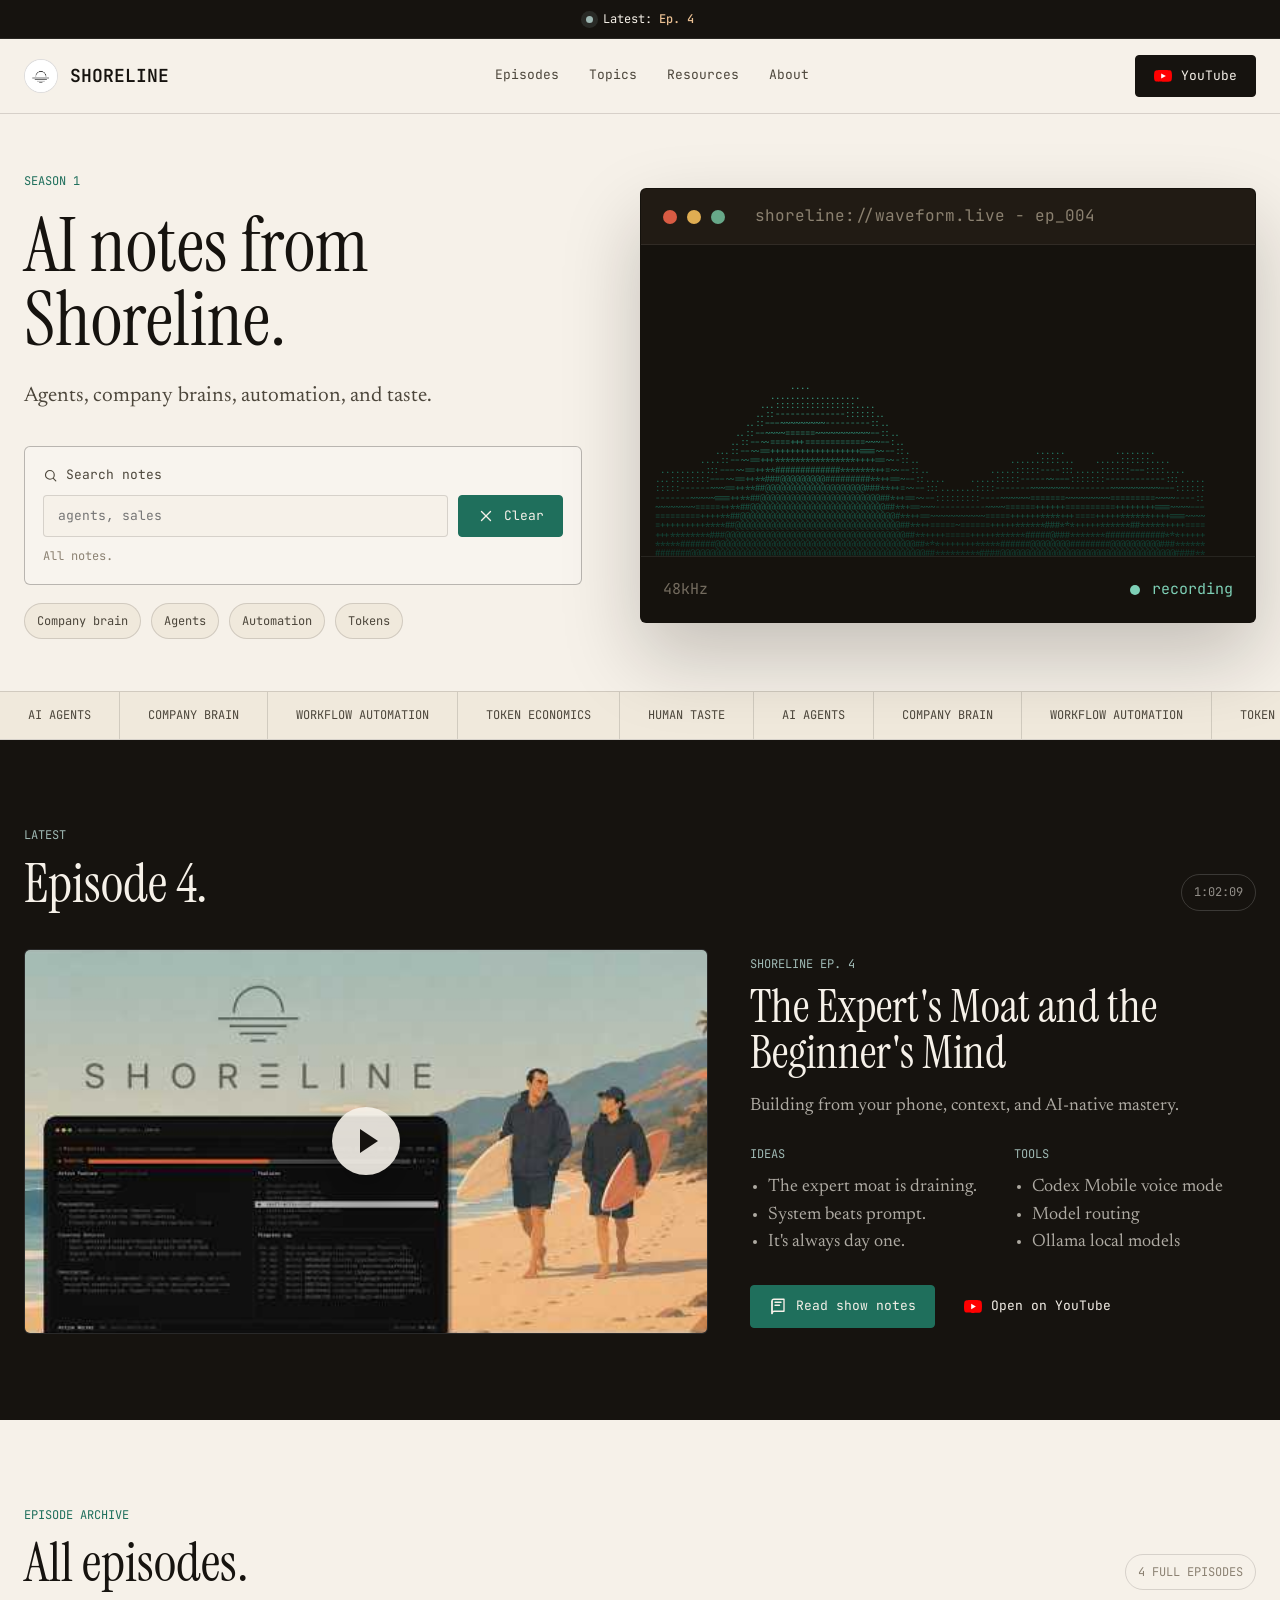
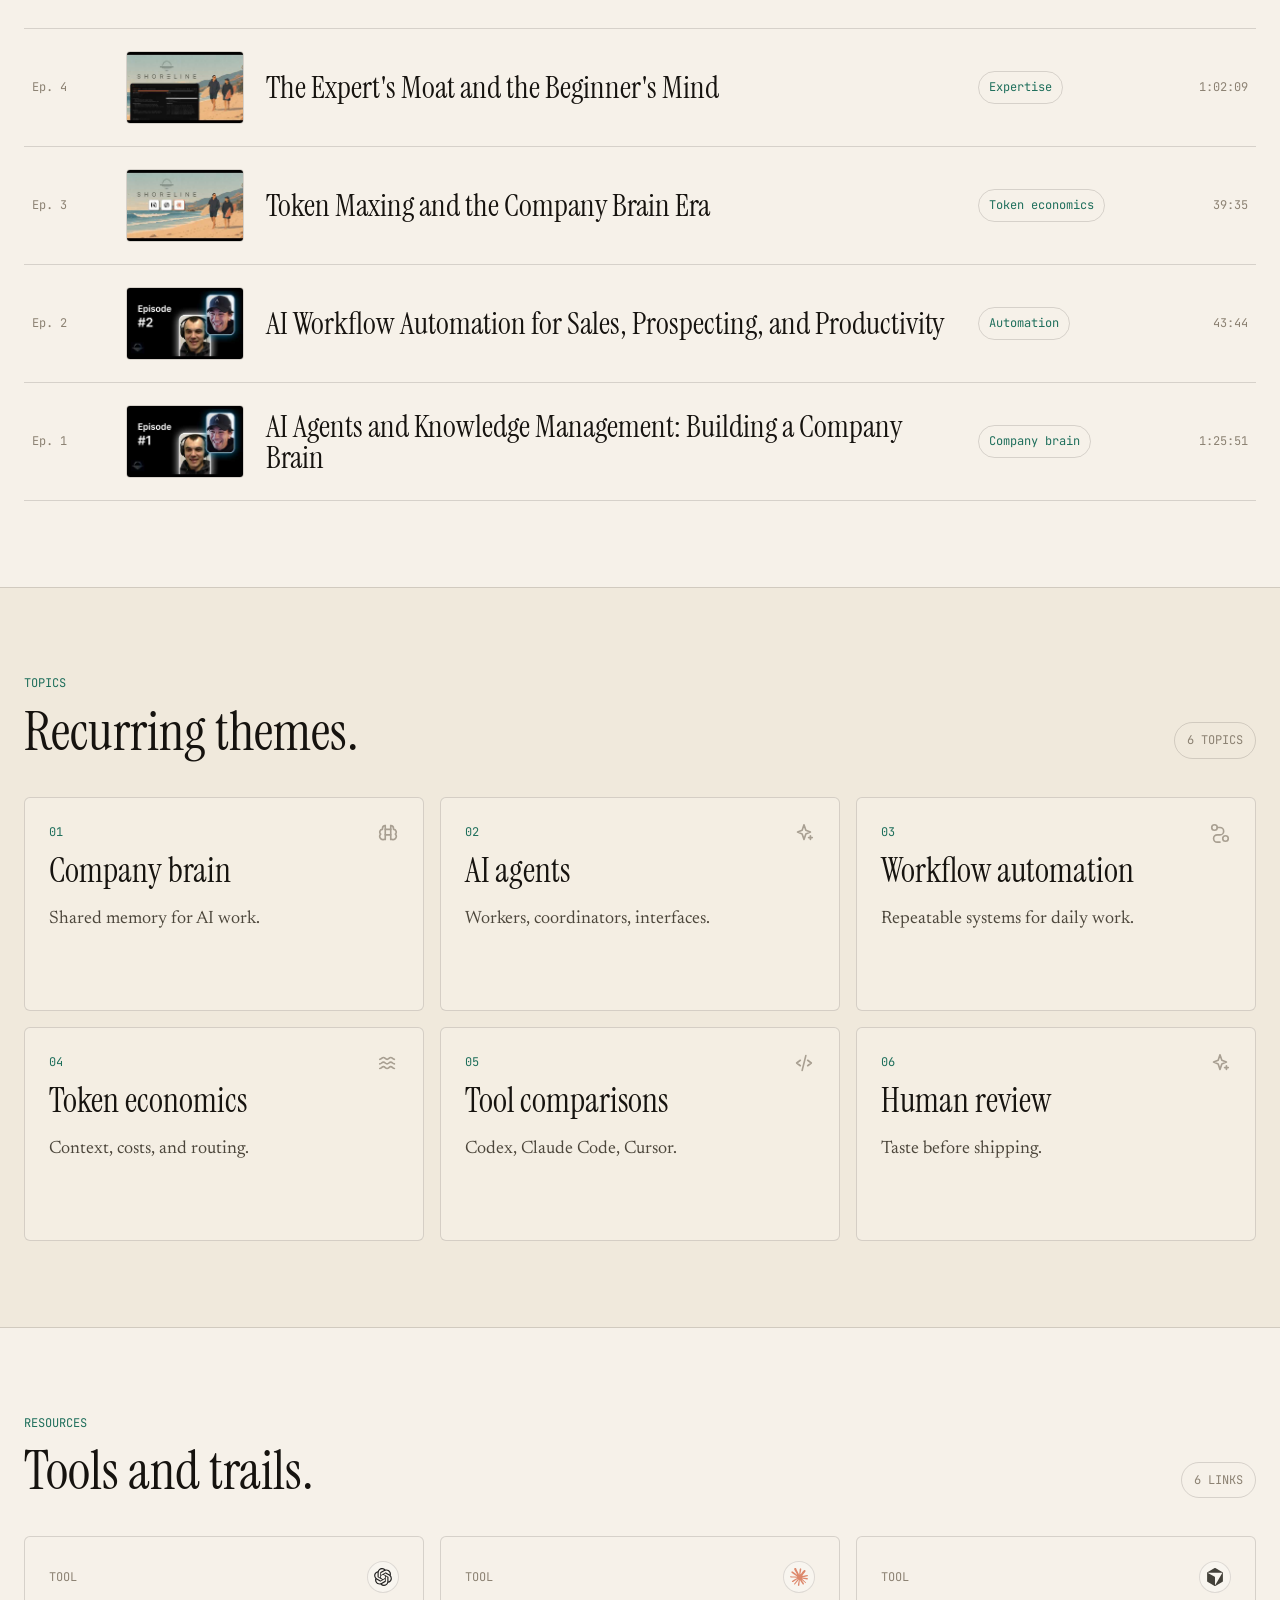
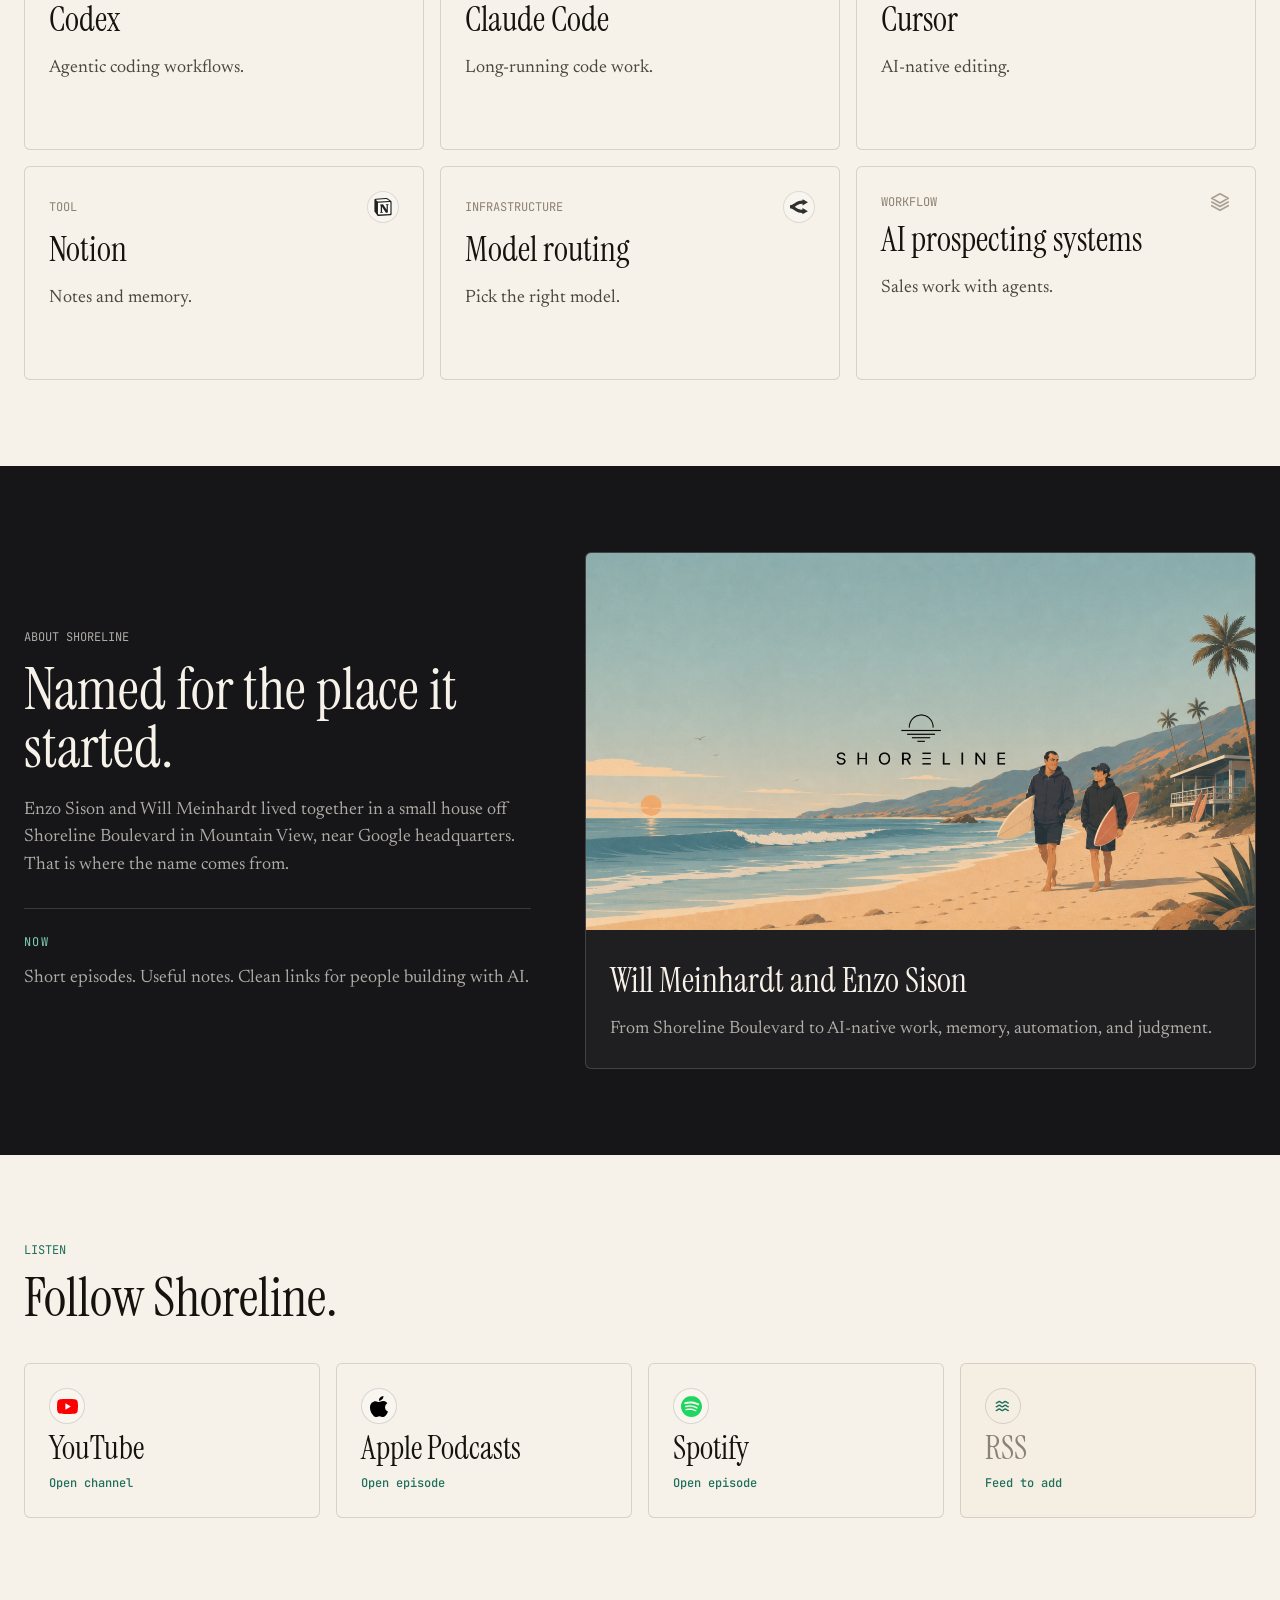
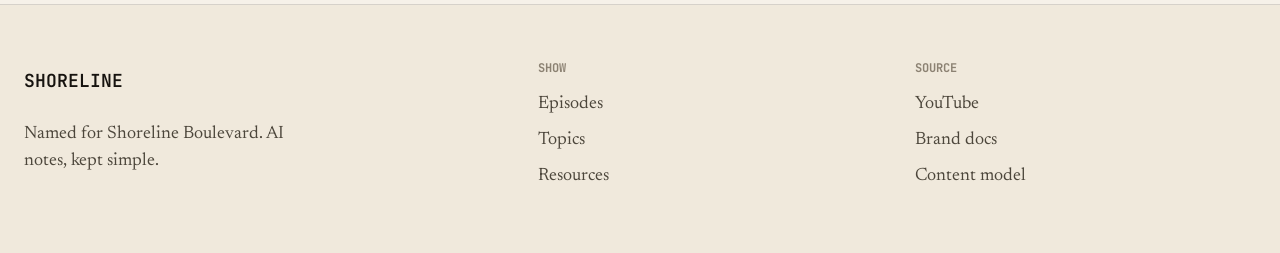
==== commit 15e0a1c5: "Add GA4 analytics tag to all pages Co-Authored-By: Claude Opus 4.8 <noreply@anthropic.com>" ====
--- a/index.html
+++ b/index.html
@@ -3,6 +3,15 @@
 <head>
   <meta charset="UTF-8">
   <meta name="viewport" content="width=device-width, initial-scale=1.0">
+  <!-- Google tag (gtag.js) -->
+  <script async src="https://www.googletagmanager.com/gtag/js?id=G-RDH9YJ7J4G"></script>
+  <script>
+    window.dataLayer = window.dataLayer || [];
+    function gtag(){dataLayer.push(arguments);}
+    gtag('js', new Date());
+
+    gtag('config', 'G-RDH9YJ7J4G');
+  </script>
   <title>Shoreline</title>
   <meta name="description" content="AI notes from Shoreline.">
   <meta property="og:title" content="Shoreline">
--- a/assets/styles.css
+++ b/assets/styles.css
@@ -1616,6 +1616,7 @@
 .episode-crumb {
   display: flex;
   flex-wrap: wrap;
+  align-items: center;
   gap: 10px;
   padding-top: 42px;
   color: rgba(246, 241, 233, 0.42);
@@ -1623,6 +1624,14 @@
   font-size: 12px;
   letter-spacing: 0.12em;
   text-transform: uppercase;
+}
+
+.episode-crumb > span {
+  color: rgba(246, 241, 233, 0.42);
+}
+
+.episode-crumb .crumb-sep {
+  color: rgba(246, 241, 233, 0.26);
 }
 
 .episode-crumb a {
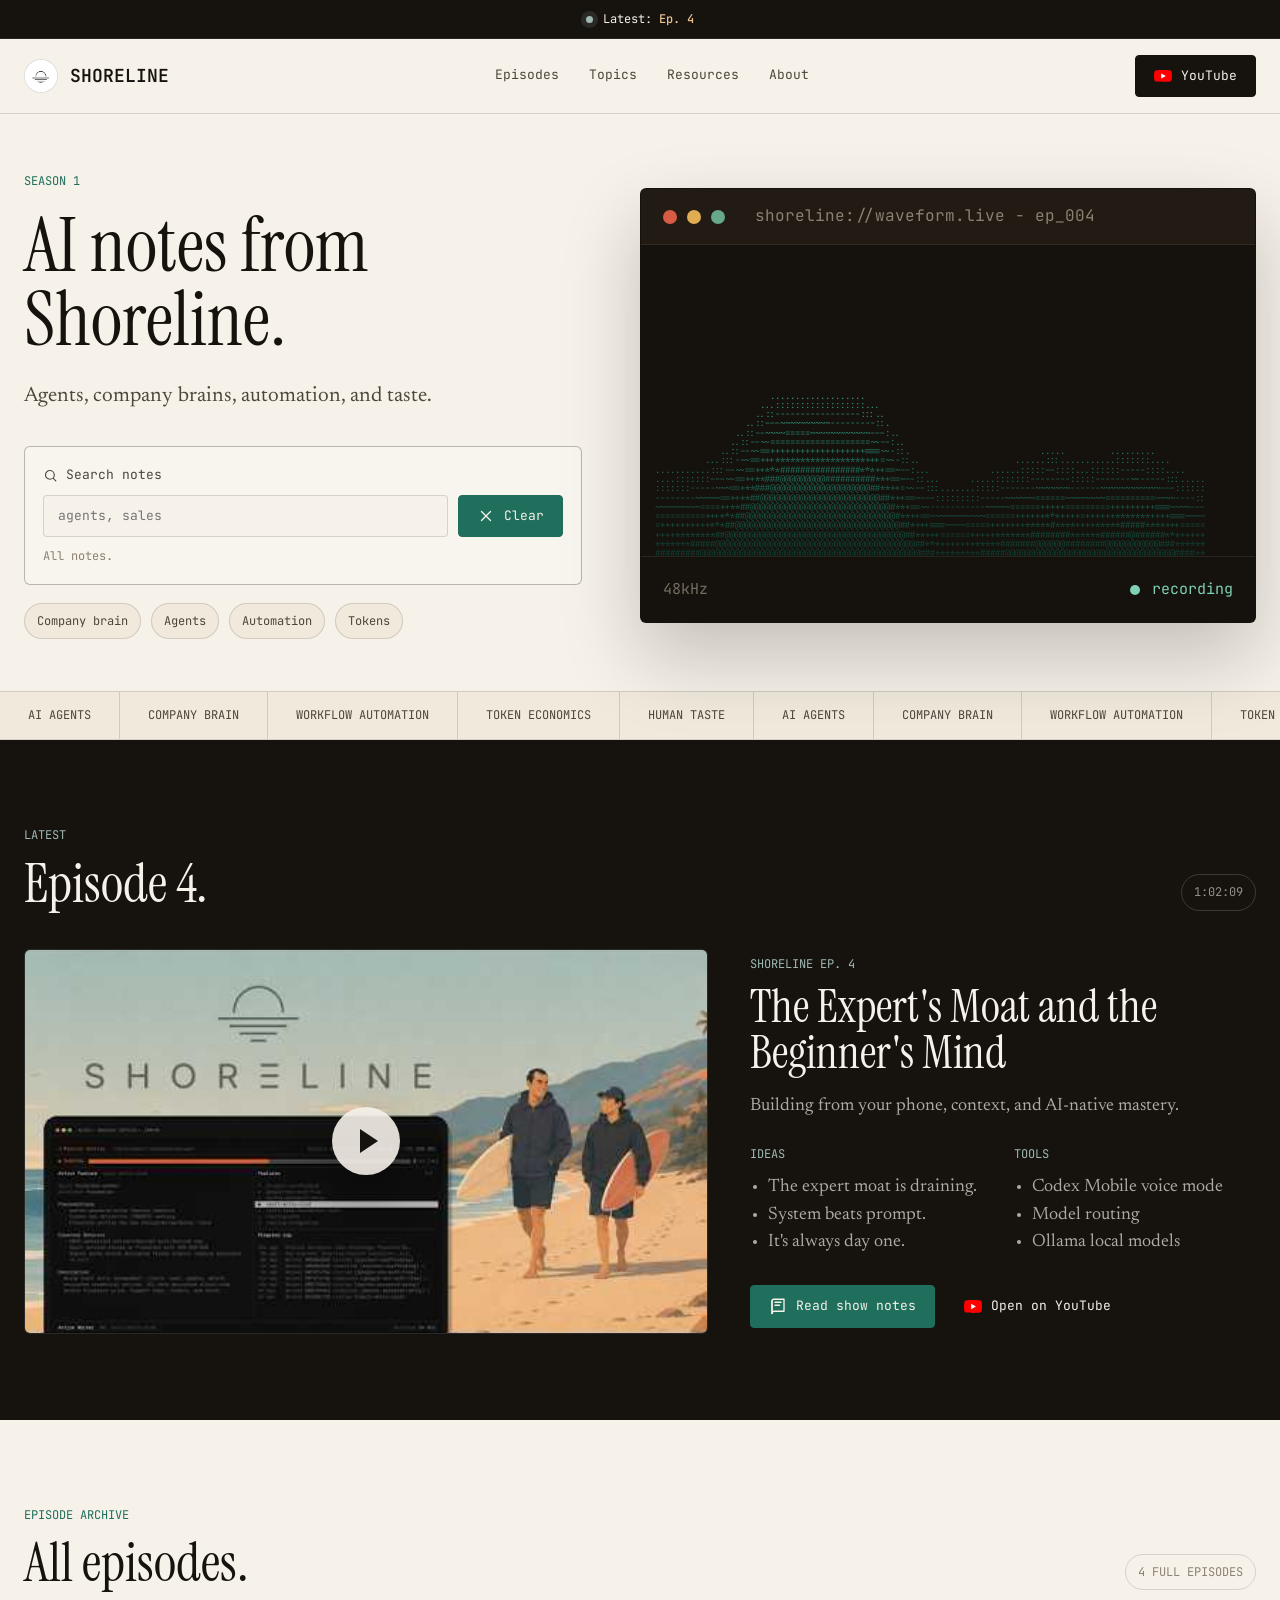
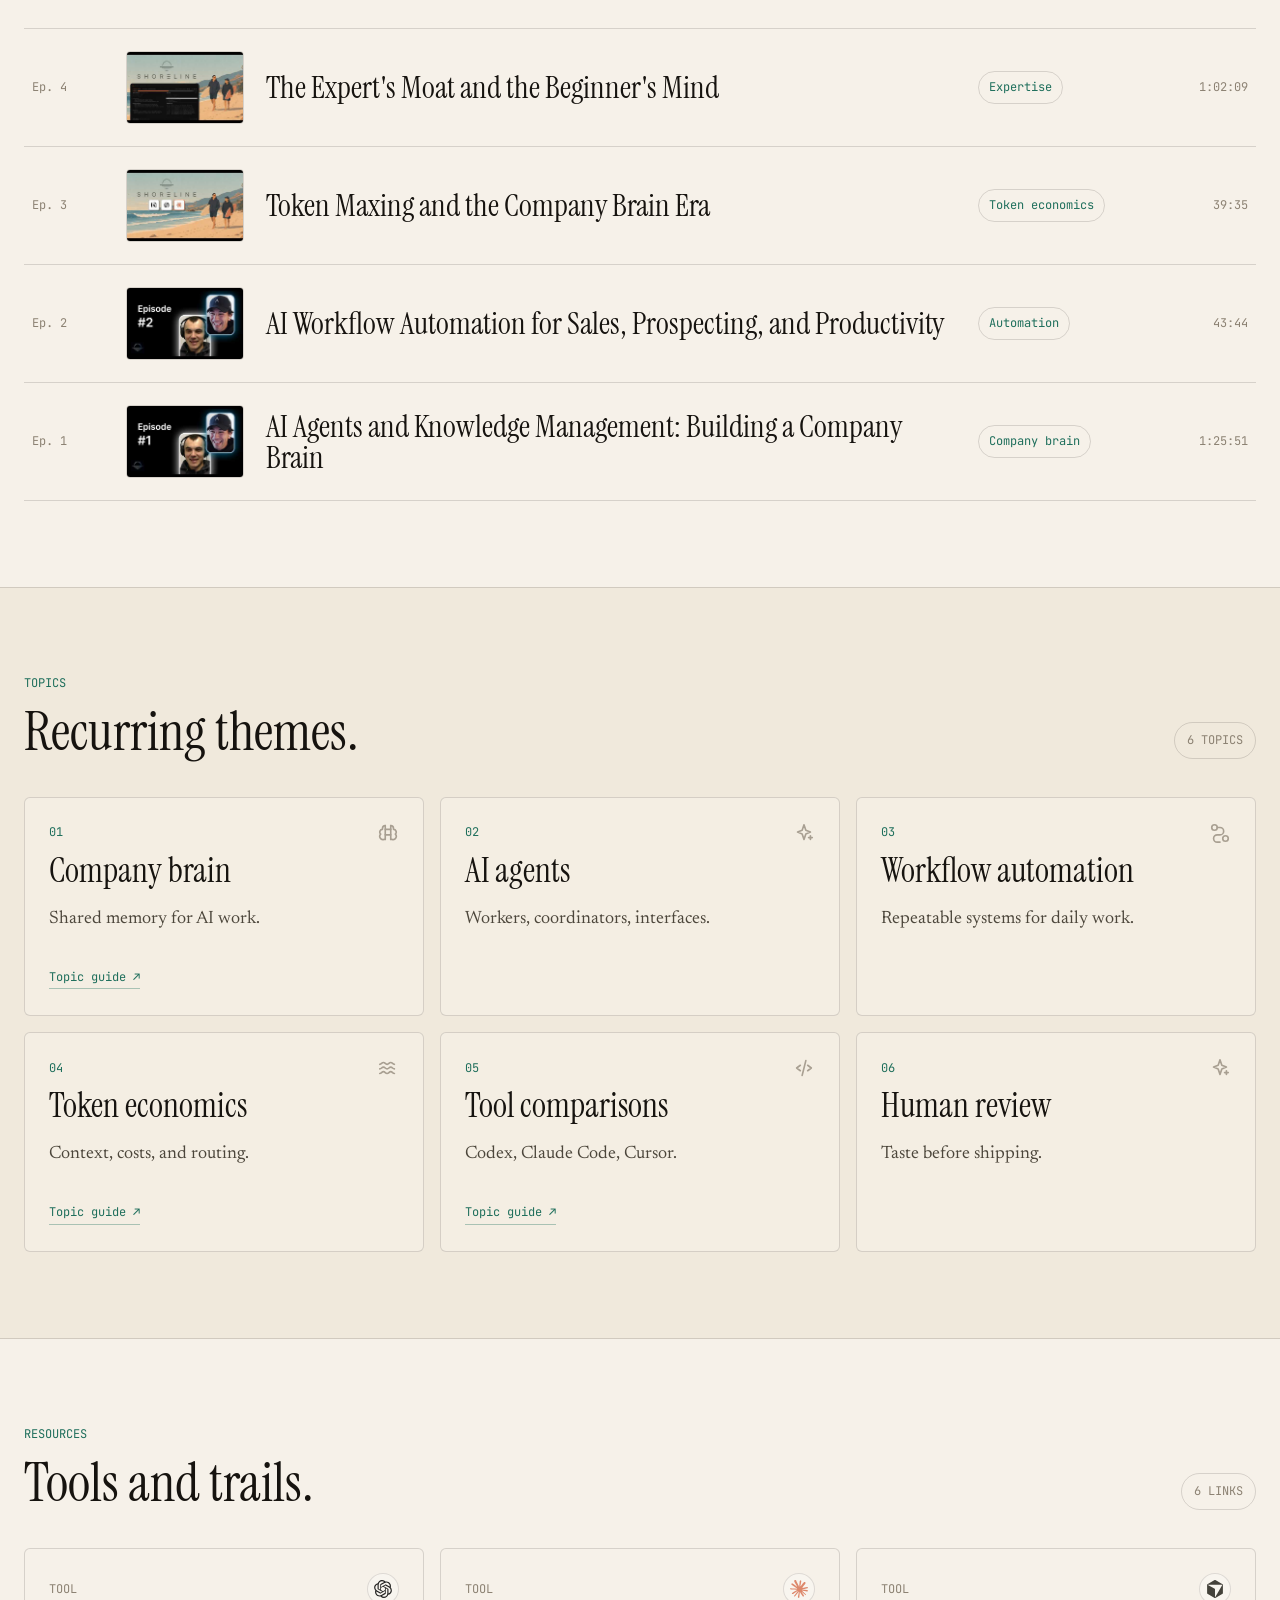
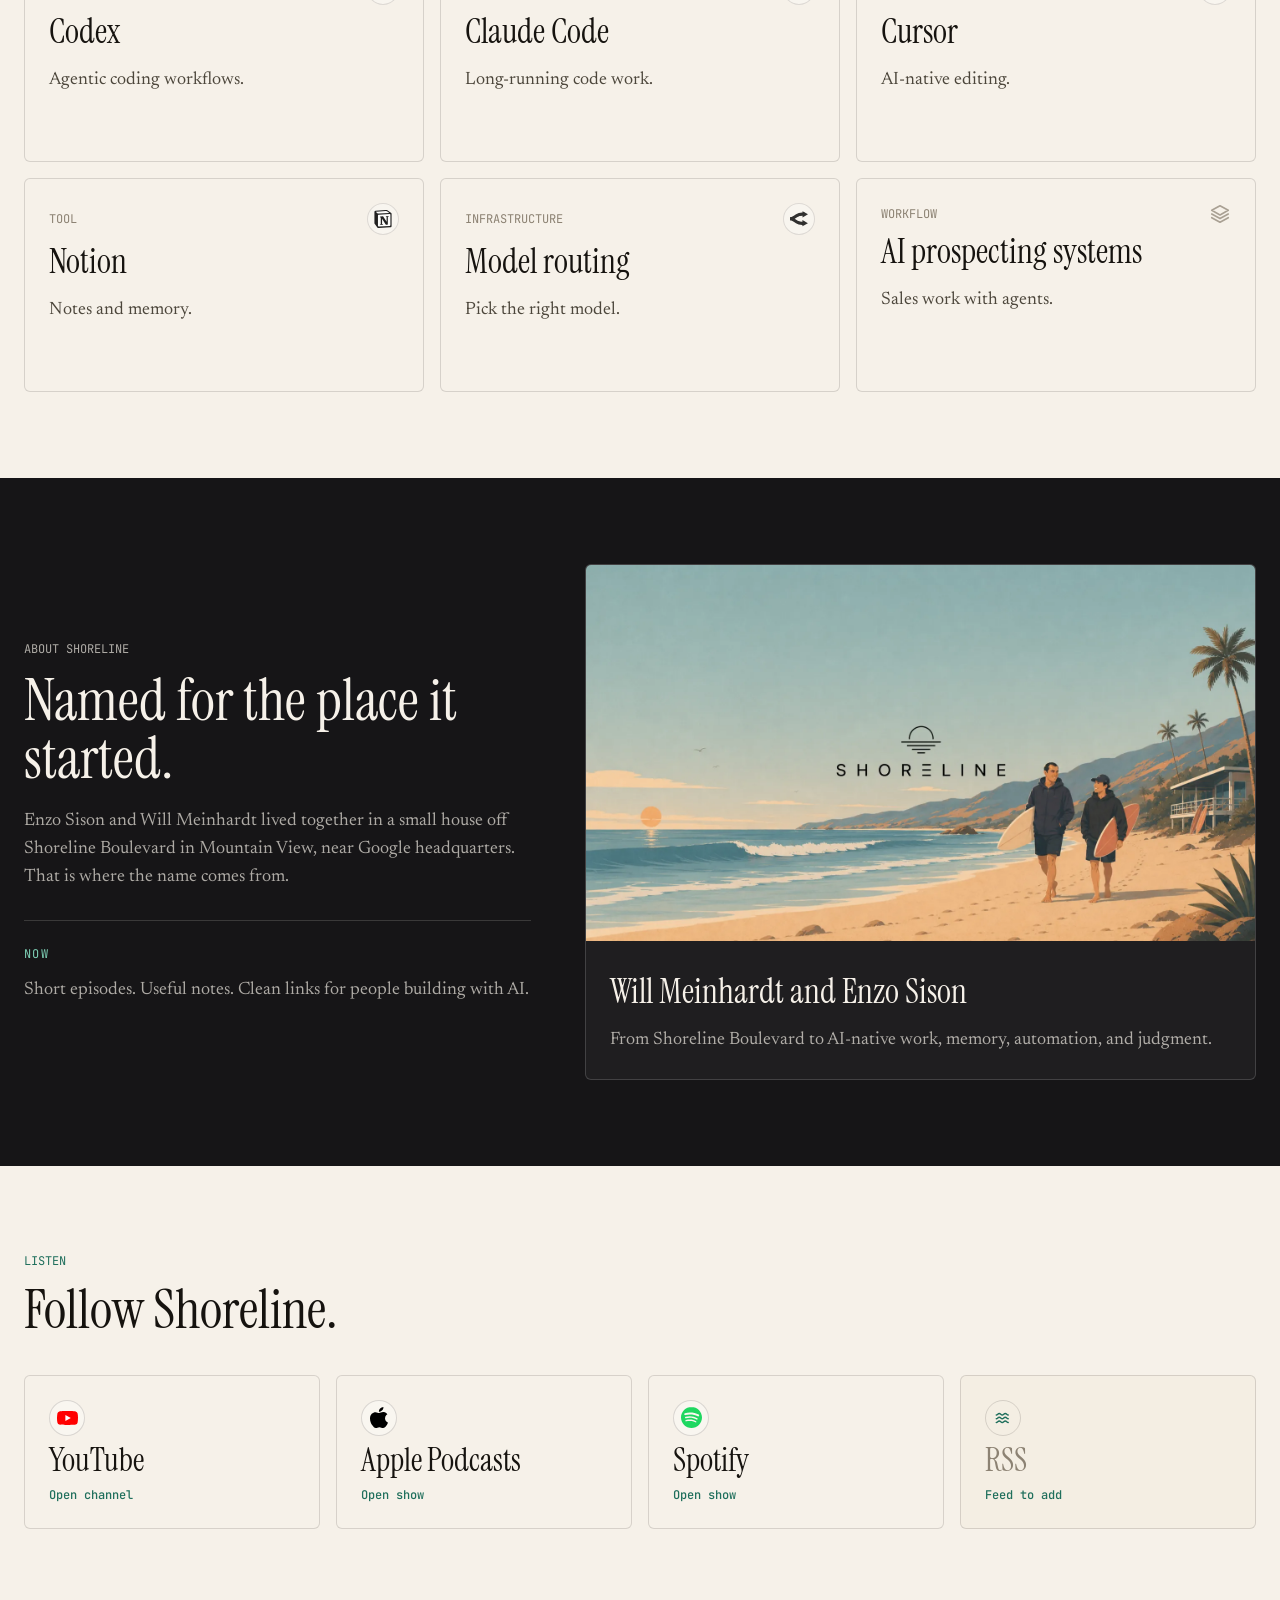
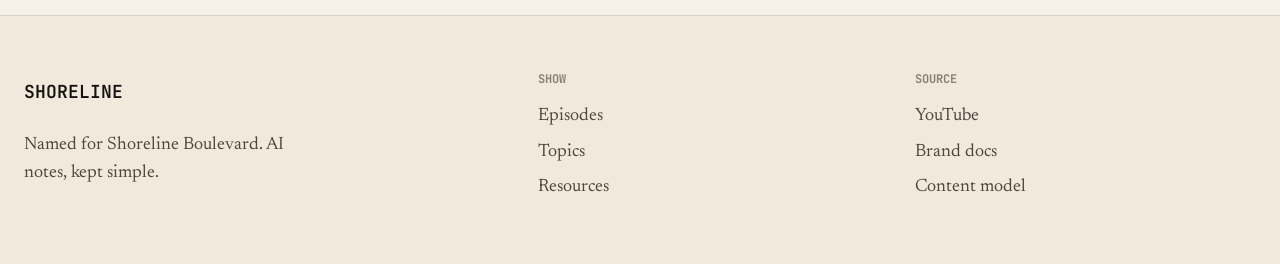
==== commit 123e5b1e: "Add SEO metadata, structured data, topic guides, and performance fixes - Full keyword title tags and" ====
--- a/index.html
+++ b/index.html
@@ -12,20 +12,21 @@
 
     gtag('config', 'G-RDH9YJ7J4G');
   </script>
-  <title>Shoreline</title>
-  <meta name="description" content="AI notes from Shoreline.">
-  <meta property="og:title" content="Shoreline">
-  <meta property="og:description" content="AI notes from Shoreline.">
+  <title>Shoreline — An AI Podcast on Agents, Company Brains, and Workflow Automation</title>
+  <meta name="description" content="Shoreline is a podcast about applied AI. Episode notes, timestamped chapters, tools, and resources on AI agents, company brains, workflow automation, and token economics.">
+  <meta property="og:title" content="Shoreline — An AI Podcast on Agents, Company Brains, and Workflow Automation">
+  <meta property="og:description" content="Episode notes, timestamped chapters, tools, and resources on AI agents, company brains, workflow automation, and token economics.">
   <meta property="og:url" content="https://shoreline-pod.com">
   <meta property="og:image" content="https://shoreline-pod.com/assets/images/og-image.png">
   <meta property="og:image:width" content="1200">
   <meta property="og:image:height" content="630">
   <meta property="og:image:alt" content="Shoreline">
   <meta property="og:type" content="website">
+  <meta property="og:site_name" content="Shoreline">
   <meta name="theme-color" content="#f6f1e9">
   <meta name="twitter:card" content="summary_large_image">
-  <meta name="twitter:title" content="Shoreline">
-  <meta name="twitter:description" content="AI notes from Shoreline.">
+  <meta name="twitter:title" content="Shoreline — An AI Podcast on Agents, Company Brains, and Workflow Automation">
+  <meta name="twitter:description" content="Episode notes, timestamped chapters, tools, and resources on AI agents, company brains, workflow automation, and token economics.">
   <meta name="twitter:image" content="https://shoreline-pod.com/assets/images/og-image.png">
   <link rel="canonical" href="https://shoreline-pod.com">
   <link rel="preconnect" href="https://fonts.googleapis.com">
@@ -38,6 +39,38 @@
   <link rel="manifest" href="/site.webmanifest">
   <link rel="stylesheet" href="assets/styles.css">
   <script src="assets/script.js" defer></script>
+  <script type="application/ld+json">
+  {
+    "@context": "https://schema.org",
+    "@graph": [
+      {
+        "@type": "PodcastSeries",
+        "@id": "https://shoreline-pod.com/#series",
+        "name": "Shoreline",
+        "url": "https://shoreline-pod.com/",
+        "description": "Shoreline is a podcast about applied AI — agents, company memory, workflow automation, token economics, and how practitioners actually use these tools. Hosted by Enzo Sison and Will Meinhardt.",
+        "image": "https://shoreline-pod.com/assets/images/og-image.png",
+        "inLanguage": "en",
+        "author": [
+          { "@type": "Person", "name": "Enzo Sison" },
+          { "@type": "Person", "name": "Will Meinhardt" }
+        ],
+        "sameAs": [
+          "https://www.youtube.com/@ShorelinePod",
+          "https://podcasts.apple.com/us/podcast/shoreline/id1896869802",
+          "https://open.spotify.com/show/033rJJnoMmoY1ppTjFNLhY"
+        ]
+      },
+      {
+        "@type": "WebSite",
+        "@id": "https://shoreline-pod.com/#website",
+        "name": "Shoreline",
+        "url": "https://shoreline-pod.com/",
+        "inLanguage": "en"
+      }
+    ]
+  }
+  </script>
 </head>
 <body>
   <div class="topbar">
@@ -143,7 +176,7 @@
 
         <div class="latest-feature" id="episode-4" data-index="expert moat beginner mind context building from phone codex mobile voice mode model routing open source deepseek ollama mastery taste">
           <a class="video-frame" href="https://www.youtube.com/watch?v=lHUx8sn6-Rg" target="_blank" rel="noreferrer" aria-label="Watch The Expert's Moat and the Beginner's Mind on YouTube">
-            <img src="assets/images/episode-4.jpg" alt="Episode 4 thumbnail for Shoreline">
+            <img src="assets/images/episode-4.jpg" alt="Episode 4 thumbnail for Shoreline" width="480" height="360">
             <span class="play-disc" aria-hidden="true"></span>
           </a>
           <div class="note-stack">
@@ -196,28 +229,28 @@
         <div class="episode-list">
           <a class="episode-row searchable" href="episodes/episode-4.html" data-index="episode 4 expert moat beginner mind context building from phone codex mobile voice mode model routing open source deepseek ollama mastery taste system engineering show notes">
             <span class="episode-num">Ep. 4</span>
-            <img src="assets/images/episode-4.jpg" alt="" class="episode-thumb">
+            <img src="assets/images/episode-4.jpg" alt="" class="episode-thumb" width="480" height="360" loading="lazy">
             <span class="episode-title">The Expert's Moat and the Beginner's Mind</span>
             <span class="episode-tag">Expertise</span>
             <span class="episode-duration">1:02:09</span>
           </a>
           <a class="episode-row searchable" href="episodes/episode-3.html" data-index="episode 3 token maxing company brain codex claude cursor openrouter end of apps token costs show notes">
             <span class="episode-num">Ep. 3</span>
-            <img src="assets/images/episode-3.jpg" alt="" class="episode-thumb">
+            <img src="assets/images/episode-3.jpg" alt="" class="episode-thumb" width="480" height="360" loading="lazy">
             <span class="episode-title">Token Maxing and the Company Brain Era</span>
             <span class="episode-tag">Token economics</span>
             <span class="episode-duration">39:35</span>
           </a>
           <a class="episode-row searchable" href="episodes/episode-2.html" data-index="episode 2 ai workflow automation sales prospecting productivity systems operators routing lead workflows show notes">
             <span class="episode-num">Ep. 2</span>
-            <img src="assets/images/episode-2.jpg" alt="" class="episode-thumb">
+            <img src="assets/images/episode-2.jpg" alt="" class="episode-thumb" width="480" height="360" loading="lazy">
             <span class="episode-title">AI Workflow Automation for Sales, Prospecting, and Productivity</span>
             <span class="episode-tag">Automation</span>
             <span class="episode-duration">43:44</span>
           </a>
           <a class="episode-row searchable" href="episodes/episode-1.html" data-index="episode 1 ai agents knowledge management company brain memory human in the loop internal context ollama mac mini hermes openclaw mcp notion obsidian crm show notes">
             <span class="episode-num">Ep. 1</span>
-            <img src="assets/images/episode-1.jpg" alt="" class="episode-thumb">
+            <img src="assets/images/episode-1.jpg" alt="" class="episode-thumb" width="480" height="360" loading="lazy">
             <span class="episode-title">AI Agents and Knowledge Management: Building a Company Brain</span>
             <span class="episode-tag">Company brain</span>
             <span class="episode-duration">1:25:51</span>
@@ -237,14 +270,15 @@
         </div>
 
         <div class="topic-grid">
-          <article class="topic-card searchable" data-index="company brain knowledge management memory internal context notes">
+          <a class="topic-card searchable" href="topics/company-brain.html" data-index="company brain knowledge management memory internal context notes topic guide">
             <div class="card-top">
               <span>01</span>
               <svg class="icon icon-badge" aria-hidden="true"><use href="assets/icons.svg#icon-brain"></use></svg>
             </div>
             <h3>Company brain</h3>
             <p>Shared memory for AI work.</p>
-          </article>
+            <span class="topic-cue">Topic guide ↗</span>
+          </a>
           <article class="topic-card searchable" data-index="ai agents agentic work workers coordinators interfaces collaborators">
             <div class="card-top">
               <span>02</span>
@@ -261,22 +295,24 @@
             <h3>Workflow automation</h3>
             <p>Repeatable systems for daily work.</p>
           </article>
-          <article class="topic-card searchable" data-index="token economics token maxing costs context windows openrouter model routing">
+          <a class="topic-card searchable" href="topics/token-economics.html" data-index="token economics token maxing costs context windows openrouter model routing topic guide">
             <div class="card-top">
               <span>04</span>
               <svg class="icon icon-badge" aria-hidden="true"><use href="assets/icons.svg#icon-waves"></use></svg>
             </div>
             <h3>Token economics</h3>
             <p>Context, costs, and routing.</p>
-          </article>
-          <article class="topic-card searchable" data-index="tool comparisons codex claude code cursor openai anthropic">
+            <span class="topic-cue">Topic guide ↗</span>
+          </a>
+          <a class="topic-card searchable" href="topics/tool-comparisons.html" data-index="tool comparisons codex claude code cursor openai anthropic topic guide">
             <div class="card-top">
               <span>05</span>
               <svg class="icon icon-badge" aria-hidden="true"><use href="assets/icons.svg#icon-code"></use></svg>
             </div>
             <h3>Tool comparisons</h3>
             <p>Codex, Claude Code, Cursor.</p>
-          </article>
+            <span class="topic-cue">Topic guide ↗</span>
+          </a>
           <article class="topic-card searchable" data-index="human review taste slop detector human in the loop judgment">
             <div class="card-top">
               <span>06</span>
@@ -364,7 +400,7 @@
           </div>
         </div>
         <div class="host-panel">
-          <img src="assets/images/shoreline-banner.png" alt="Shoreline banner artwork with two surfers walking near the ocean">
+          <img src="assets/images/shoreline-banner-1600.webp" alt="Shoreline banner artwork with two surfers walking near the ocean" width="1600" height="900" loading="lazy" decoding="async">
           <div class="host-copy">
             <h3>Will Meinhardt and Enzo Sison</h3>
             <p>From Shoreline Boulevard to AI-native work, memory, automation, and judgment.</p>
@@ -387,15 +423,15 @@
             <span class="listen-label">YouTube</span>
             <b>Open channel</b>
           </a>
-          <a class="listen-card confirmed" href="https://podcasts.apple.com/us/podcast/shoreline/id1896869802?i=1000770876087" target="_blank" rel="noreferrer">
+          <a class="listen-card confirmed" href="https://podcasts.apple.com/us/podcast/shoreline/id1896869802" target="_blank" rel="noreferrer">
             <span class="listen-icon brand-logo-icon"><img src="assets/logos/apple-light.svg" alt="" loading="lazy"></span>
             <span class="listen-label">Apple Podcasts</span>
-            <b>Open episode</b>
-          </a>
-          <a class="listen-card confirmed" href="https://open.spotify.com/episode/1qvT615rgvCYkKJWZBxaEk?si=ux8AdJCKQ2a9GMfgnpOq3w" target="_blank" rel="noreferrer">
+            <b>Open show</b>
+          </a>
+          <a class="listen-card confirmed" href="https://open.spotify.com/show/033rJJnoMmoY1ppTjFNLhY" target="_blank" rel="noreferrer">
             <span class="listen-icon brand-logo-icon"><img src="assets/logos/spotify.svg" alt="" loading="lazy"></span>
             <span class="listen-label">Spotify</span>
-            <b>Open episode</b>
+            <b>Open show</b>
           </a>
           <div class="listen-card pending" aria-disabled="true">
             <span class="listen-icon"><svg class="icon" aria-hidden="true"><use href="assets/icons.svg#icon-waves"></use></svg></span>
--- a/assets/styles.css
+++ b/assets/styles.css
@@ -761,6 +761,7 @@
 
 .episode-thumb {
   width: 118px;
+  height: auto;
   aspect-ratio: 16 / 10;
   object-fit: cover;
   border-radius: 4px;
@@ -1009,6 +1010,18 @@
   color: var(--ink-soft);
 }
 
+.topic-cue {
+  display: inline-block;
+  margin-top: 16px;
+  border-bottom: 1px solid rgba(31, 111, 92, 0.35);
+  padding-bottom: 2px;
+  transition: border-color 160ms ease;
+}
+
+a.topic-card:hover .topic-cue {
+  border-color: var(--teal);
+}
+
 .resource-card {
   background: var(--paper);
 }
@@ -1069,6 +1082,7 @@
 
 .host-panel img {
   width: 100%;
+  height: auto;
   aspect-ratio: 16 / 9;
   object-fit: cover;
 }
